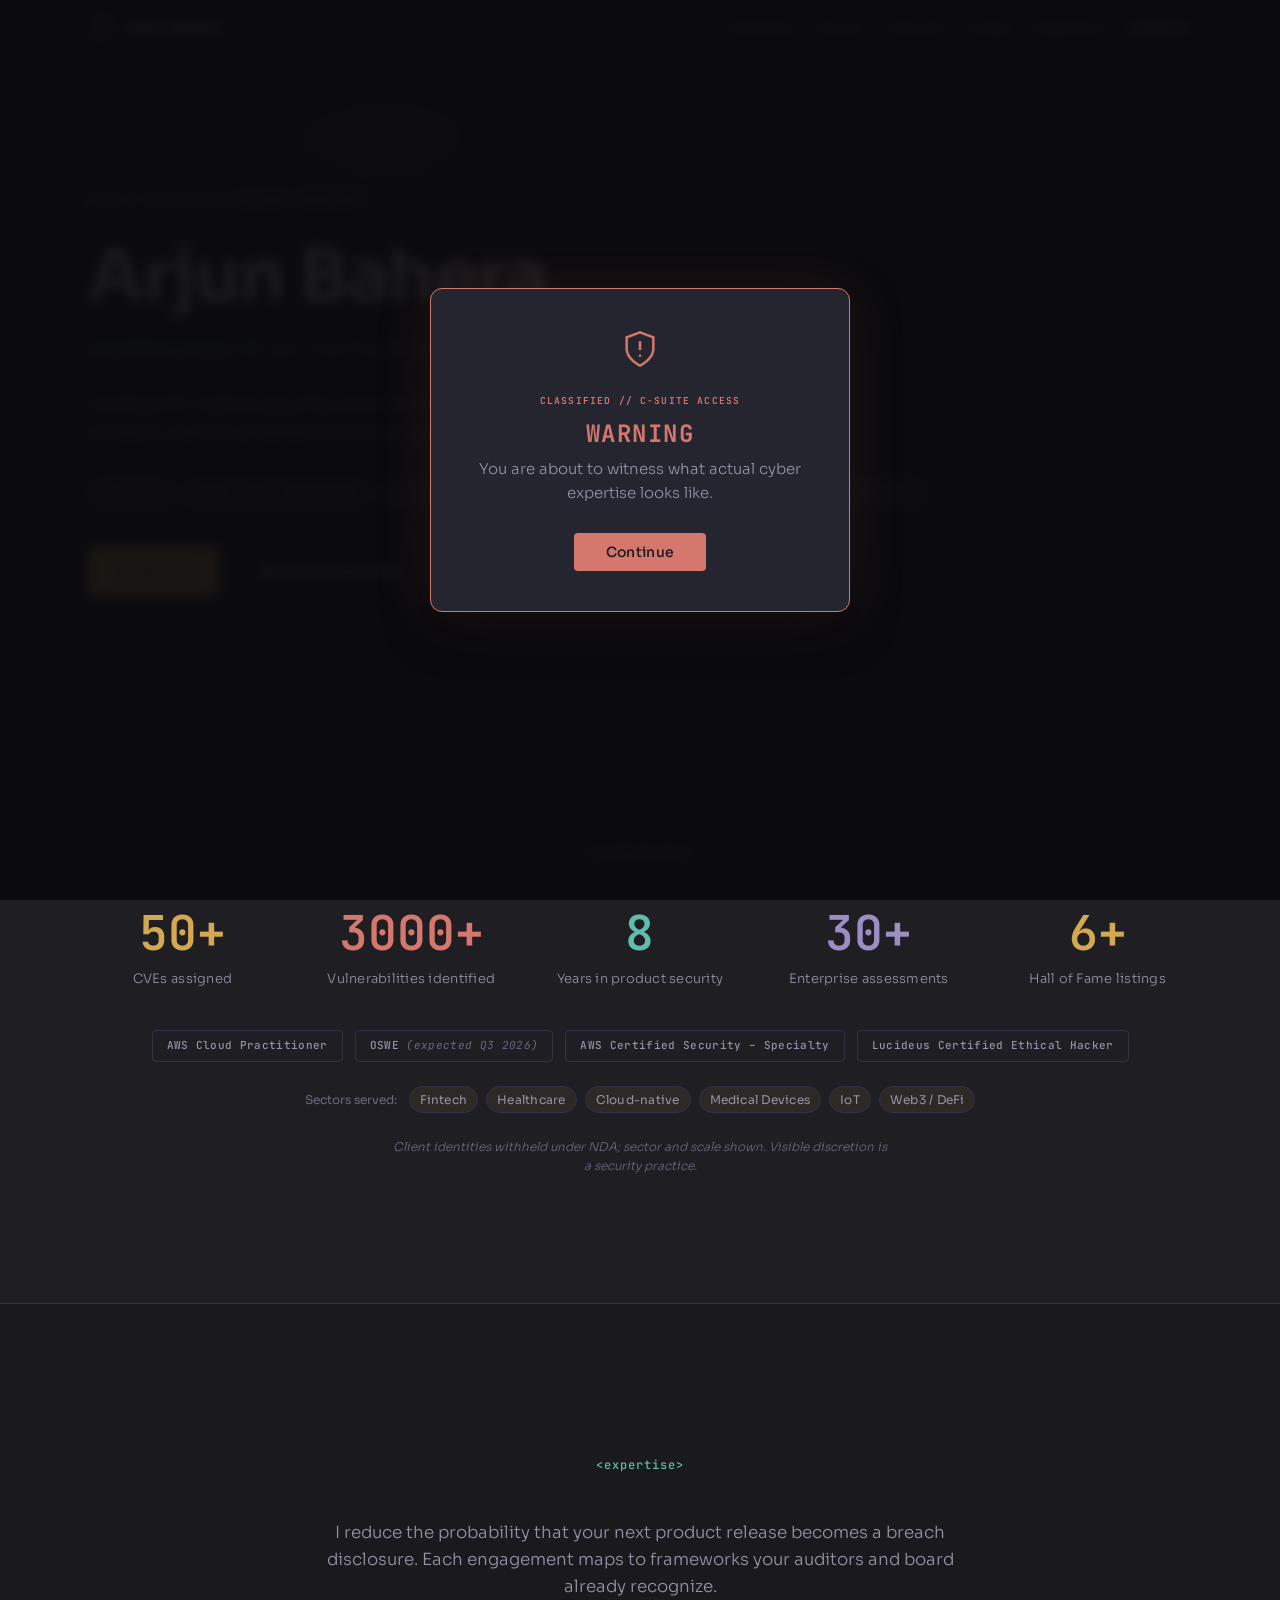
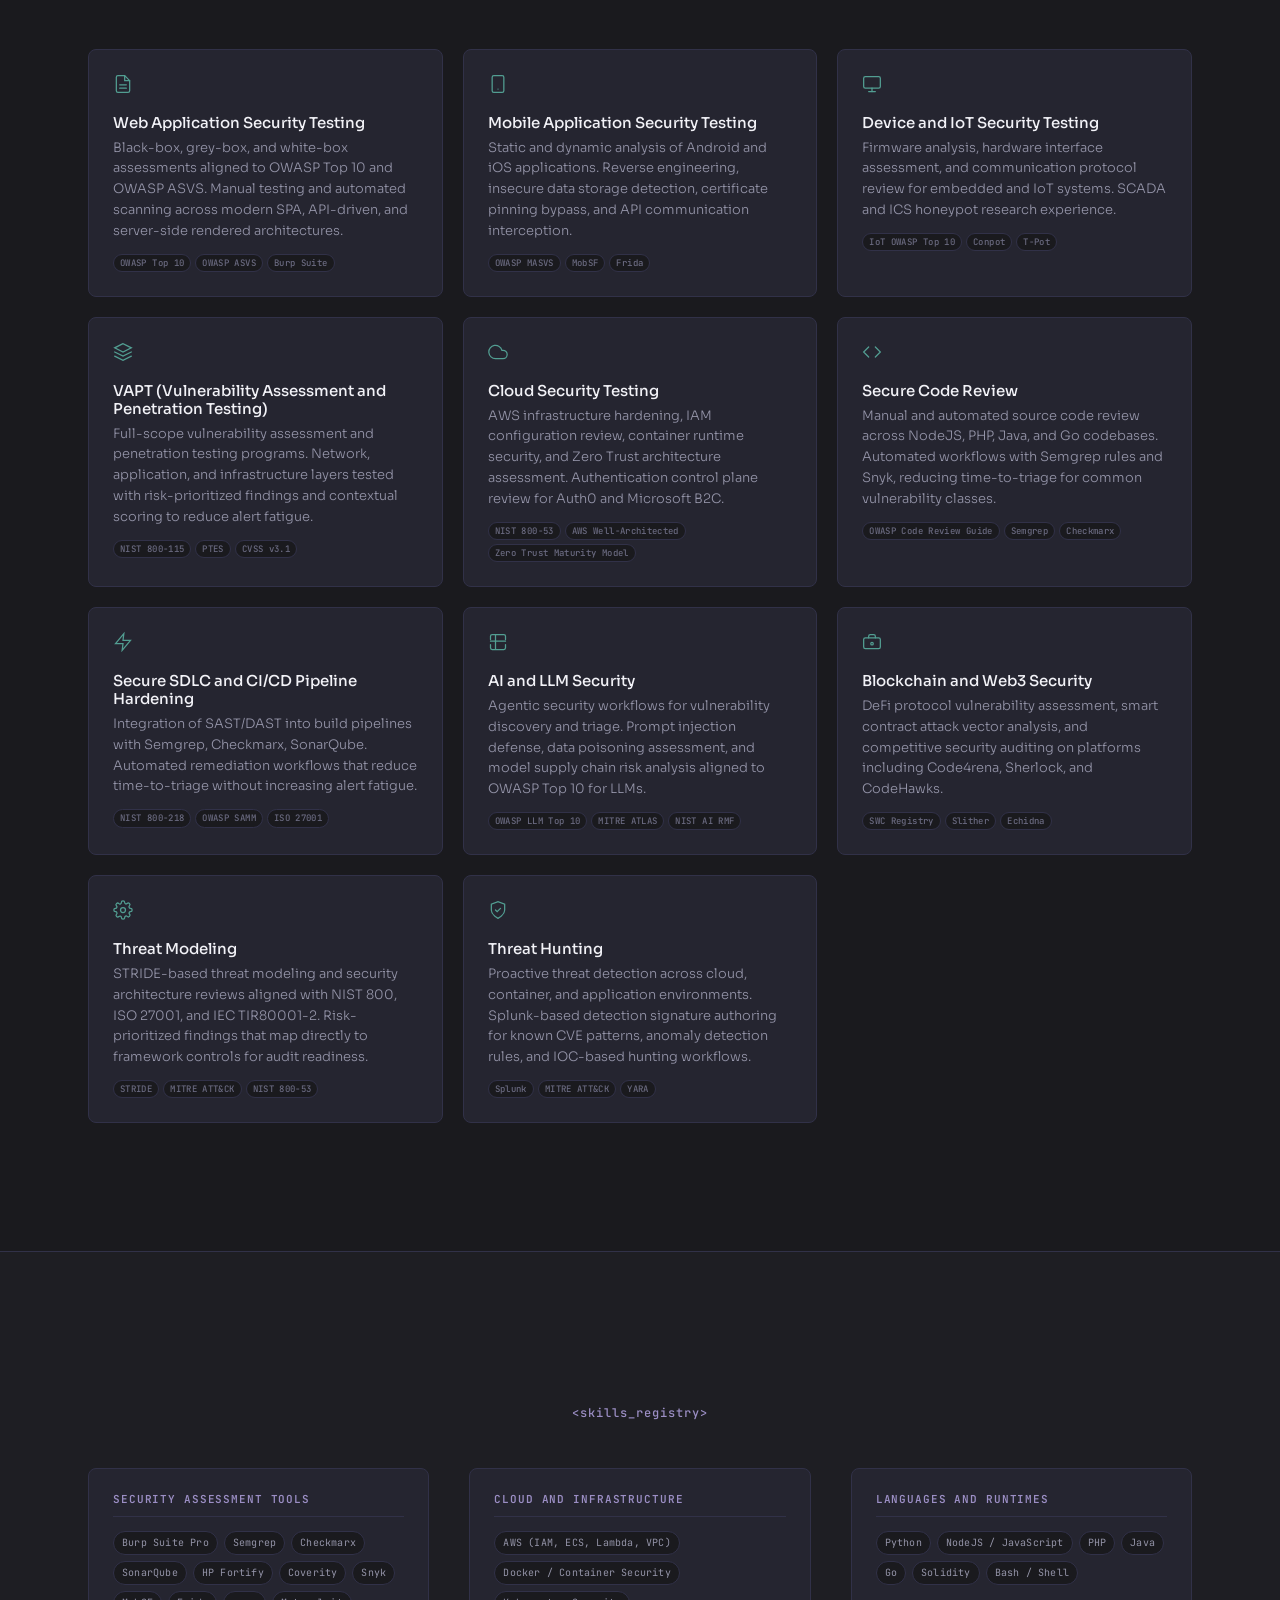
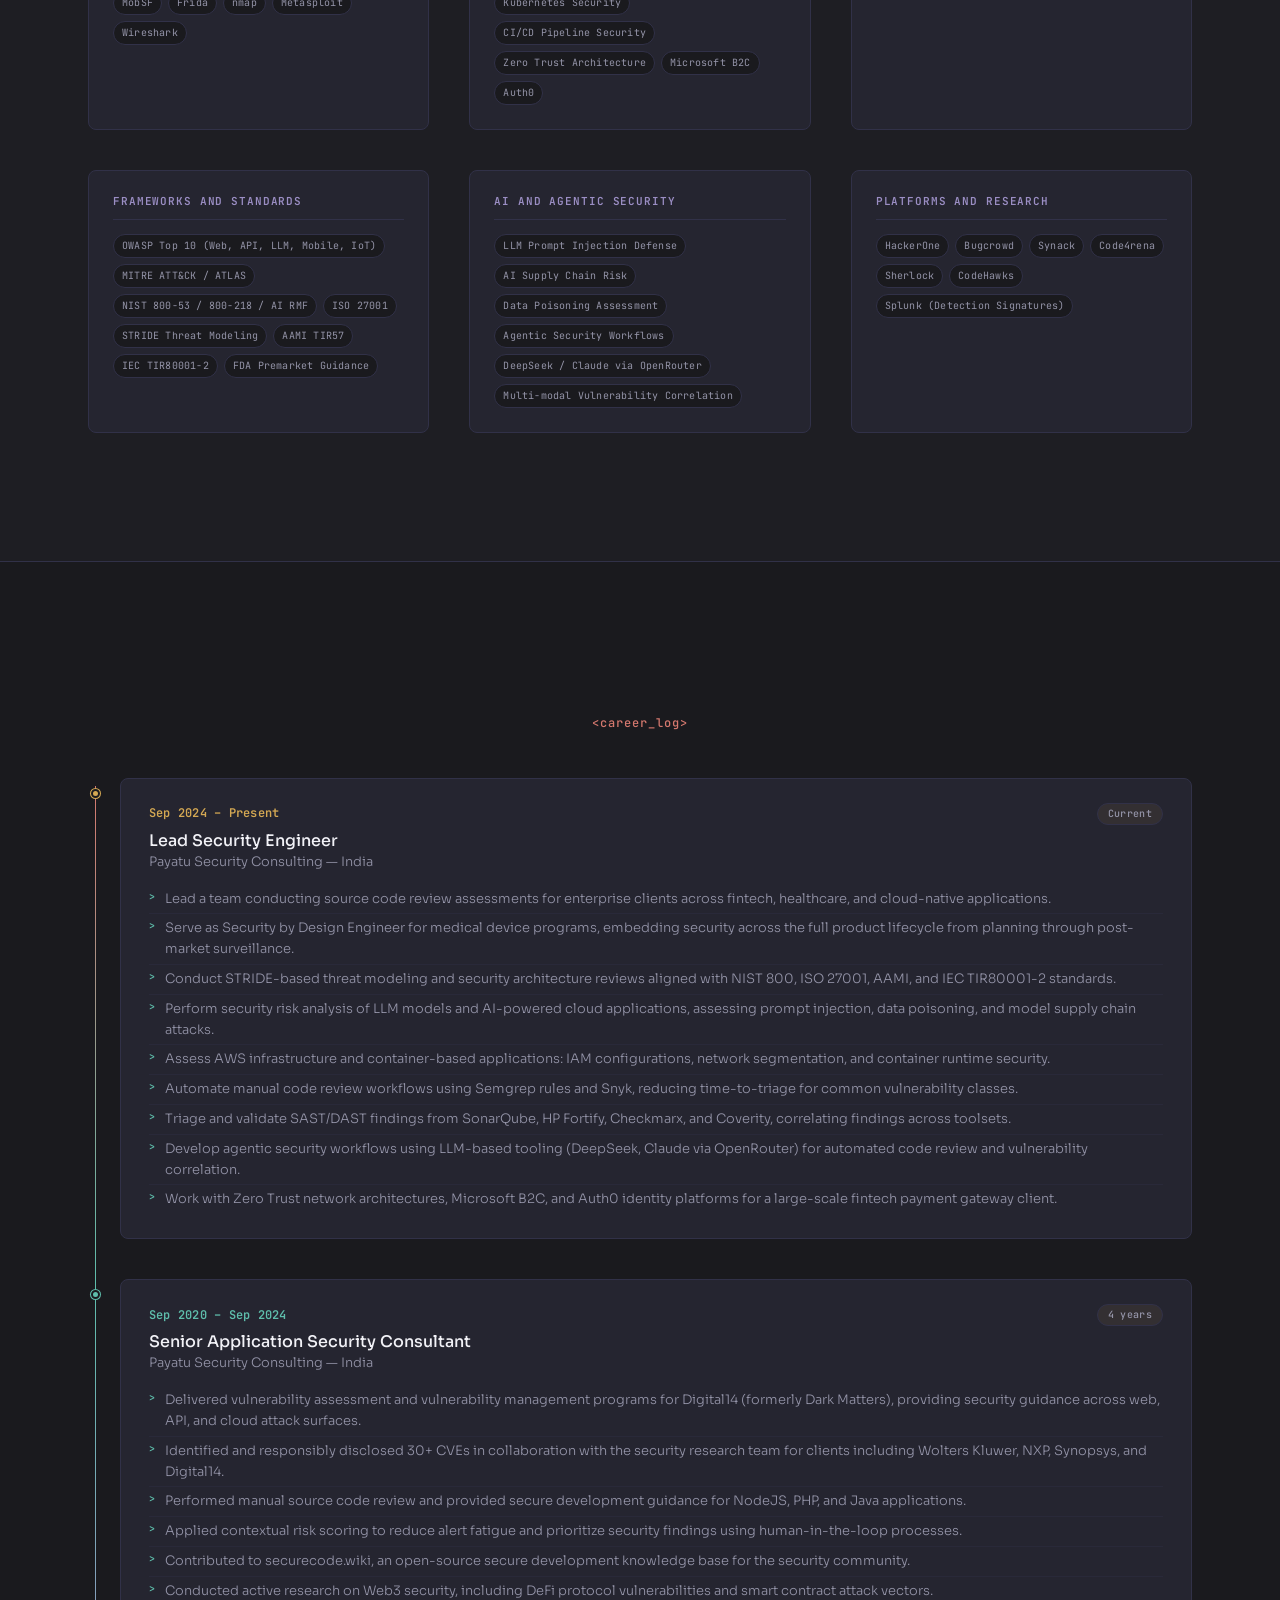
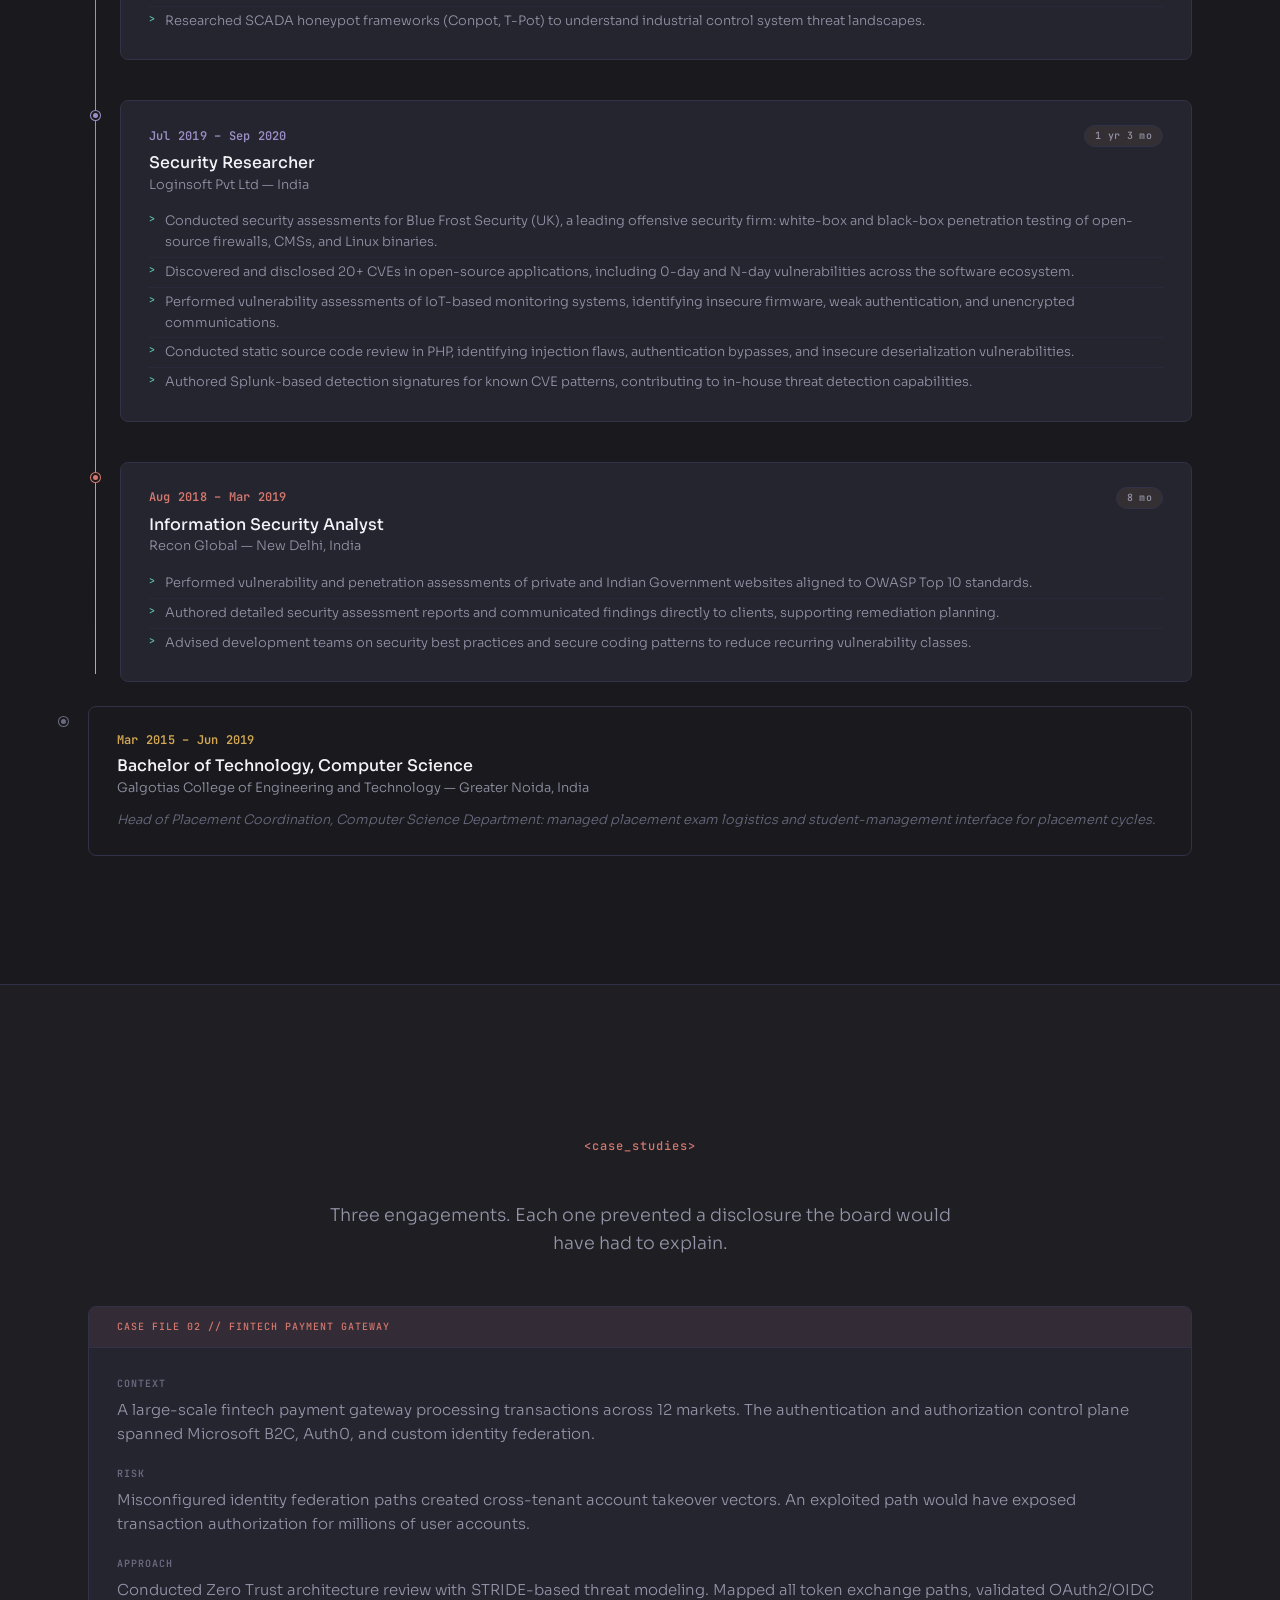
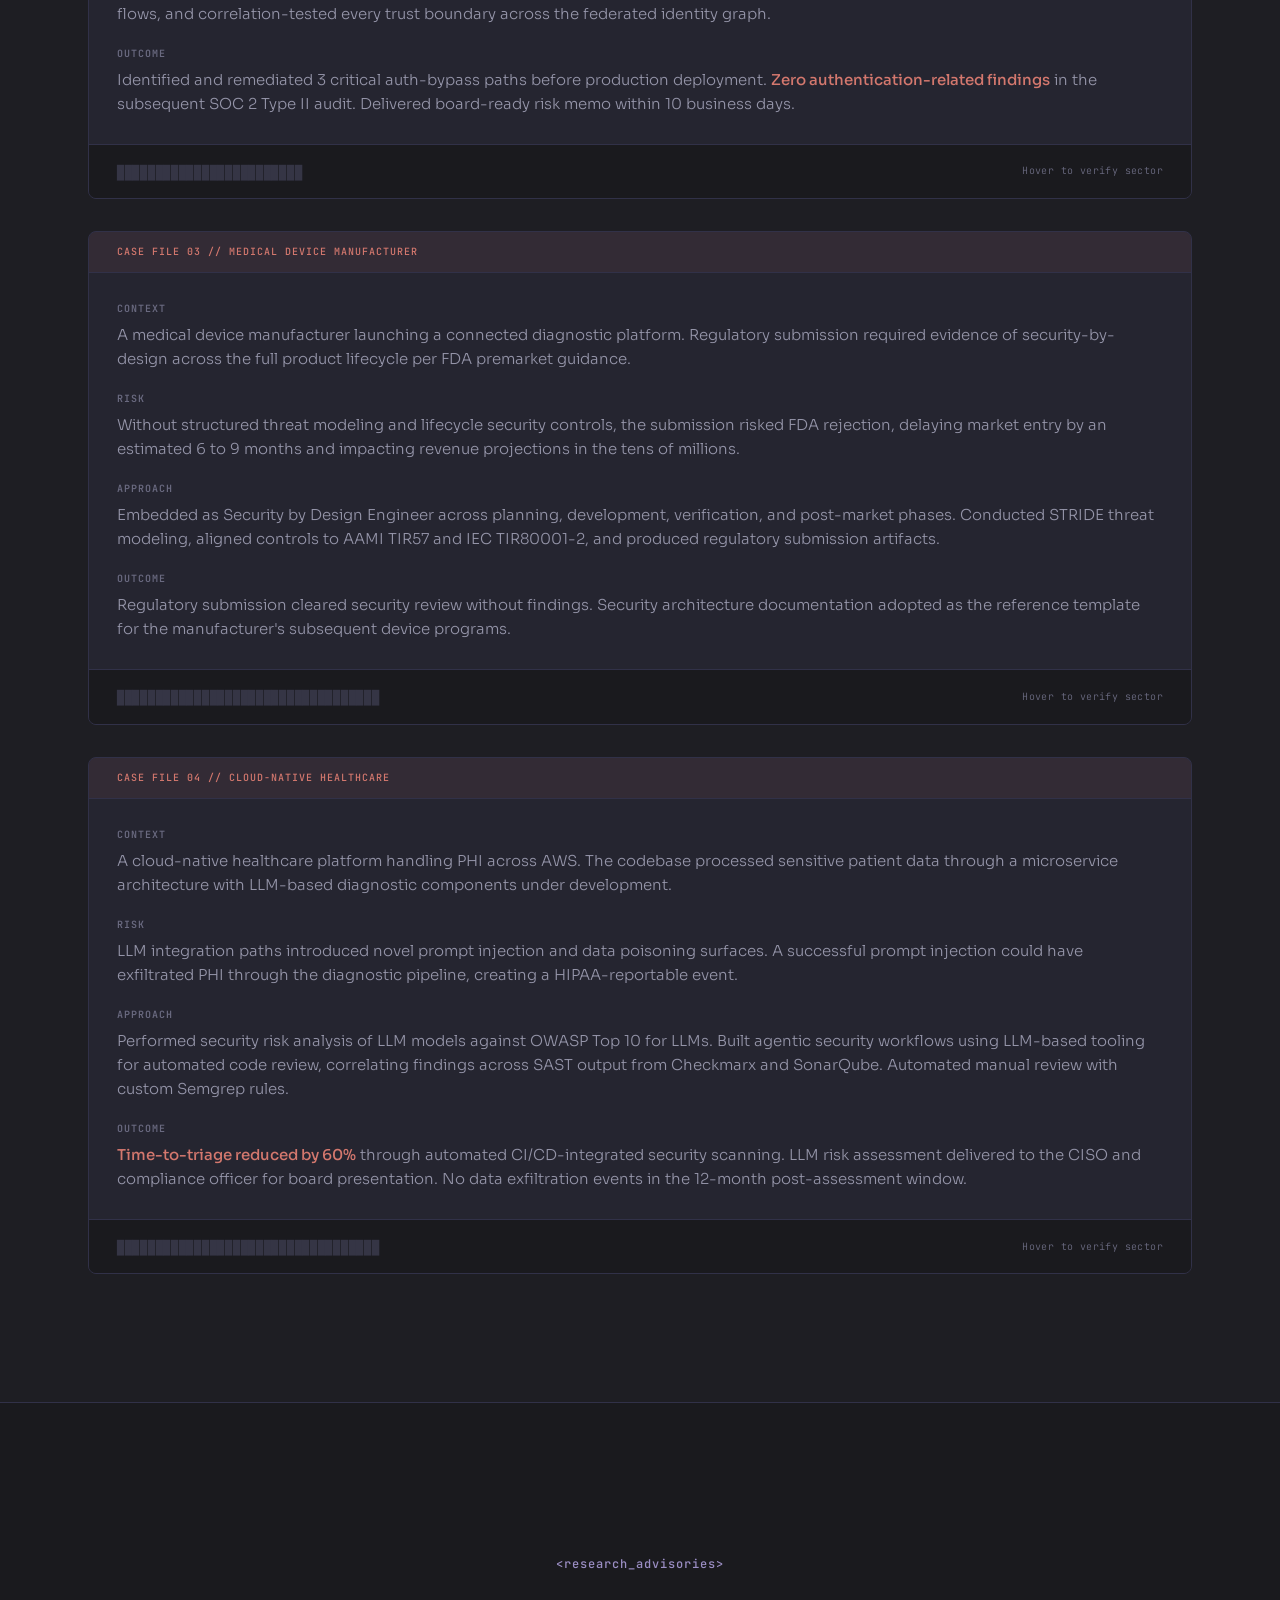
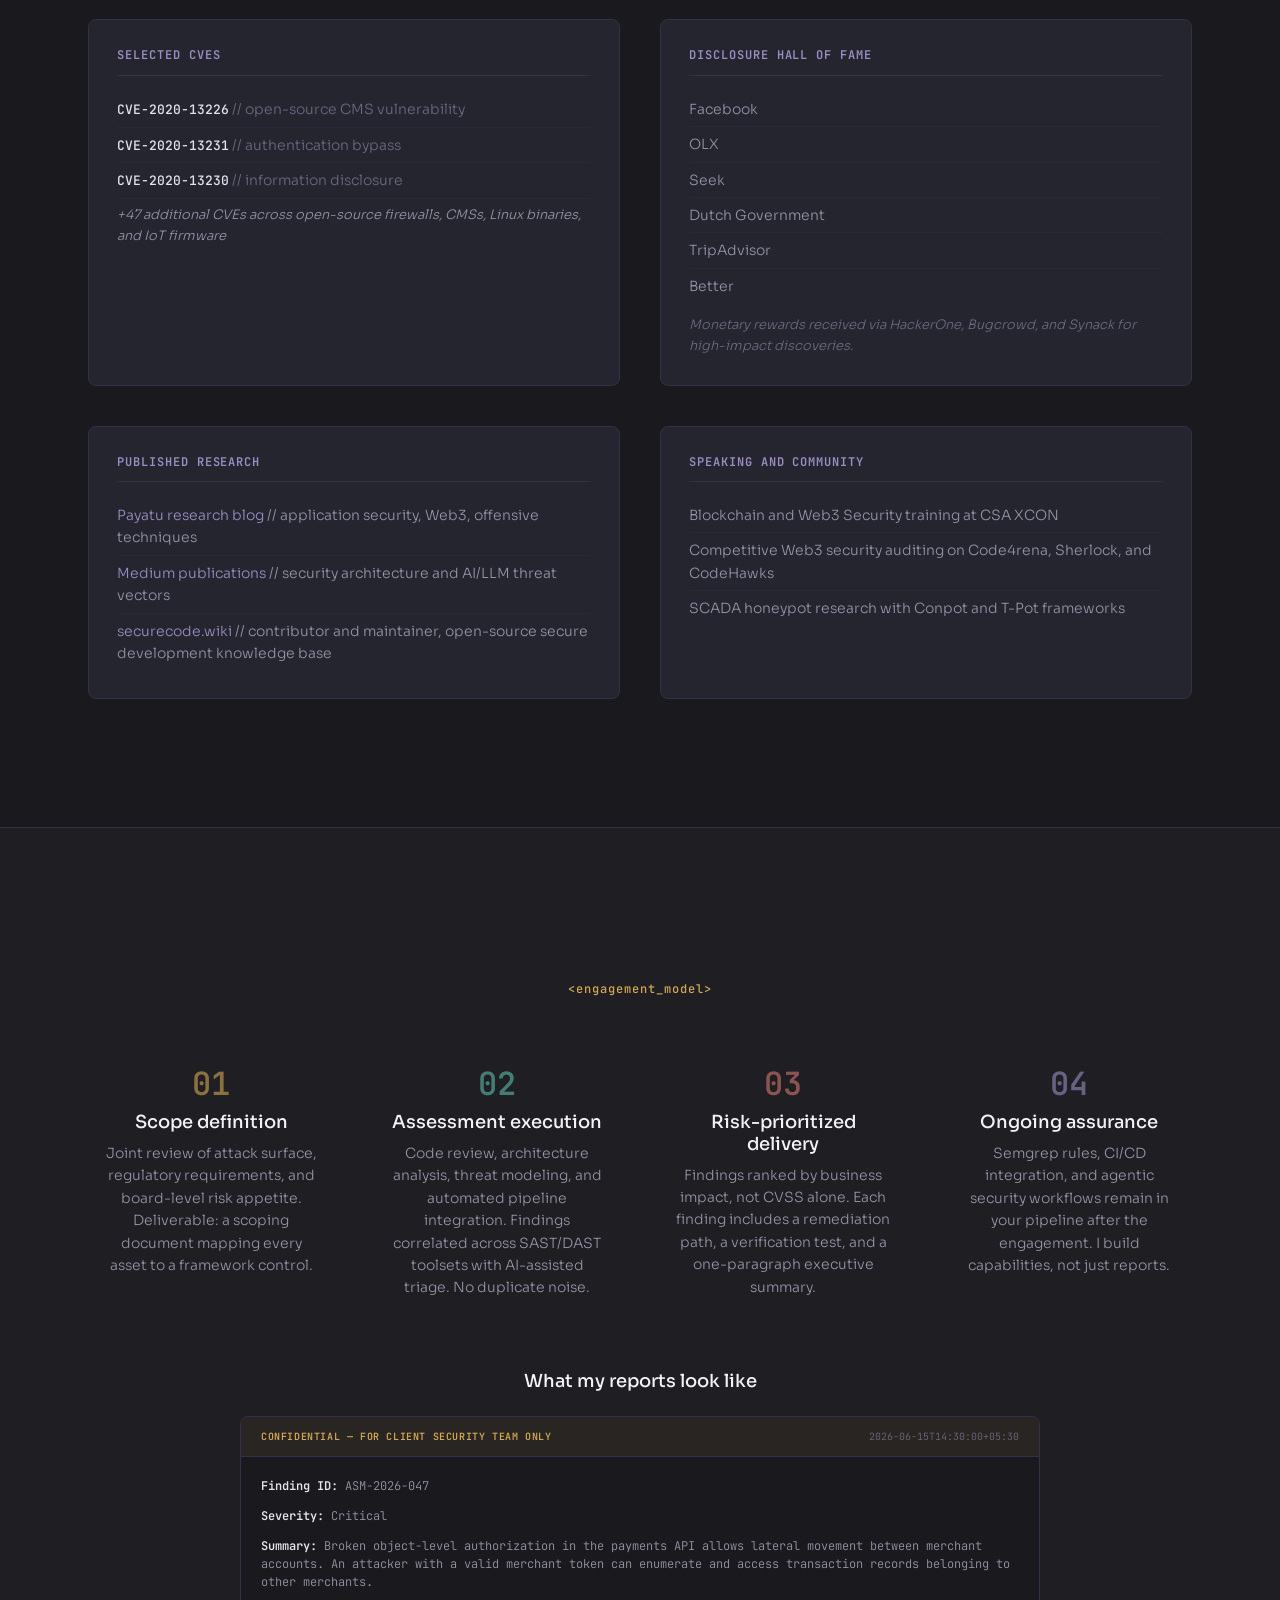
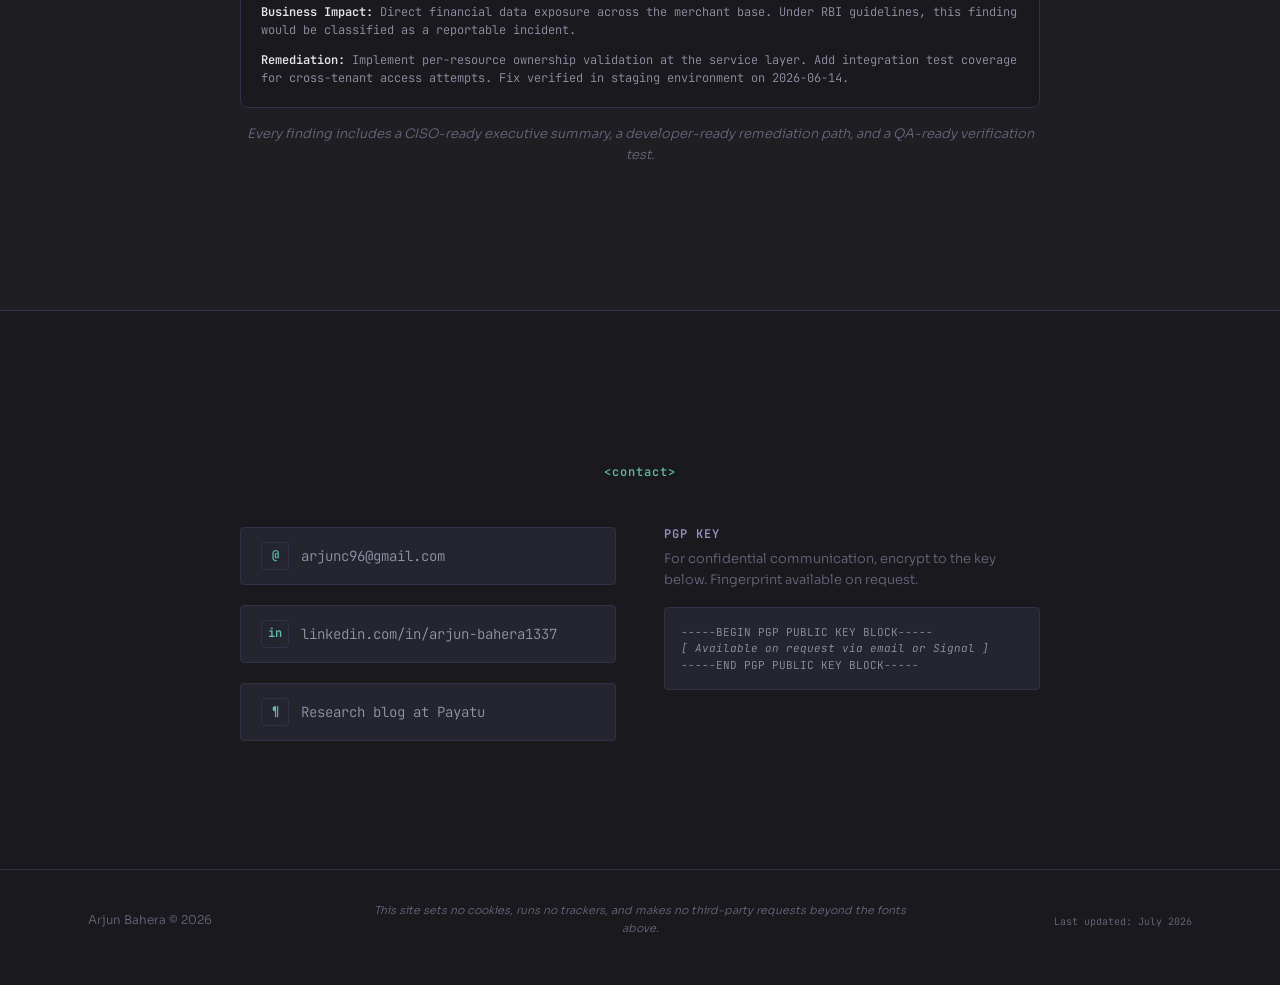
==== index.html @ 3143f10f "Initial commit: Arjun Bahera — CISO-grade personal website" ====
<!DOCTYPE html>
<html lang="en">
<head>
  <meta charset="UTF-8">
  <meta name="viewport" content="width=device-width, initial-scale=1.0">
  <meta name="description" content="Arjun Bahera — Senior Product Security Engineer. AI-driven security, LLM supply chain defense, and enterprise security engineering.">
  <meta name="author" content="Arjun Bahera">

  <title>Arjun Bahera — Product Security Engineer</title>

  <link rel="preconnect" href="https://fonts.googleapis.com">
  <link rel="preconnect" href="https://fonts.gstatic.com" crossorigin>
  <link href="https://fonts.googleapis.com/css2?family=JetBrains+Mono:ital,wght@0,400;0,500;0,600;1,400&family=Sora:wght@300;400;500;600;700&display=swap" rel="stylesheet" crossorigin="anonymous">

  <link rel="stylesheet" href="styles.css">

  <link rel="icon" href="data:image/svg+xml,<svg xmlns='http://www.w3.org/2000/svg' viewBox='0 0 32 32'><rect width='32' height='32' rx='4' fill='%231A1A1E'/><path d='M16 3L6 8v7c0 7.5 4.5 12 10 14 5.5-2 10-6.5 10-14V8L16 3z' fill='none' stroke='%23D4A853' stroke-width='1.8' stroke-linejoin='round'/><rect x='10' y='9' width='12' height='2' rx='1' fill='%23D4786E'/><circle cx='11' cy='17' r='1.2' fill='%235EBDAB'/><circle cx='16' cy='17' r='1.2' fill='%23D4A853'/><circle cx='21' cy='17' r='1.2' fill='%239B8EC4'/></svg>">
</head>
<body>

  <!-- Skip link -->
  <a href="#main-content" class="skip-link">Skip to main content</a>

  <!-- Navigation -->
  <header class="site-header" role="banner">
    <nav class="nav" aria-label="Main navigation">
      <a href="#" class="nav-logo" aria-label="Arjun Bahera, home">
        <svg class="nav-logo-svg" width="28" height="28" viewBox="0 0 32 32" aria-hidden="true">
          <rect width="32" height="32" rx="4" fill="#1A1A1E"/>
          <path d="M16 3L6 8v7c0 7.5 4.5 12 10 14 5.5-2 10-6.5 10-14V8L16 3z" fill="none" stroke="#D4A853" stroke-width="1.8" stroke-linejoin="round"/>
          <rect x="11" y="9" width="10" height="1.5" rx="0.75" fill="#D4786E"/>
          <circle cx="11" cy="16" r="1" fill="#5EBDAB"/>
          <circle cx="16" cy="16" r="1" fill="#D4A853"/>
          <circle cx="21" cy="16" r="1" fill="#9B8EC4"/>
        </svg>
        <span class="nav-name">Arjun Bahera</span>
      </a>
      <ul class="nav-links">
        <li><a href="#what-i-do">Expertise</a></li>
        <li><a href="#skills">Skills</a></li>
        <li><a href="#timeline">Timeline</a></li>
        <li><a href="#case-studies">Cases</a></li>
        <li><a href="#research">Research</a></li>
        <li><a href="#contact">Contact</a></li>
      </ul>
    </nav>
  </header>

  <main id="main-content">

    <!-- ==============================
    SECTION 1: HERO
    ============================== -->
    <section class="hero" aria-labelledby="hero-heading">
      <div class="hero-bg-grid" aria-hidden="true"></div>
      <div class="section-inner">

        <div class="hero-overline">
          <span class="timeline-dot pulse" aria-hidden="true"></span>
          <span class="overline-text">CASE FILE 01 // PRODUCT SECURITY</span>
        </div>

        <h1 id="hero-heading" class="hero-name">Arjun Bahera</h1>

        <div class="hero-terminal" aria-live="polite" aria-atomic="true">
          <span class="terminal-prompt" aria-hidden="true">arjun@security:~$ </span>
          <span id="terminal-output" class="terminal-output"></span>
          <span class="terminal-cursor" aria-hidden="true">&#9608;</span>
        </div>

        <p class="hero-sub">
          I embed AI-native security controls into the systems that ship your product, before attackers find the gaps.
        </p>

        <div class="hero-credentials">
          <span class="cred-chip">50+ CVEs</span>
          <span class="cred-chip">3000+ vulns identified</span>
          <span class="cred-chip">30+ enterprise assessments</span>
          <span class="cred-chip">OSWE (Q3 2026)</span>
          <span class="cred-chip">AWS Security Specialty</span>
        </div>

        <div class="hero-actions">
          <a href="#contact" class="btn-primary">Contact me</a>
          <a href="#case-studies" class="btn-secondary">Review case studies</a>
        </div>

      </div>
    </section>


    <!-- ==============================
    SECTION 2: CREDIBILITY BAR
    ============================== -->
    <section class="credibility" aria-labelledby="cred-heading">
      <div class="section-inner">

        <h2 id="cred-heading" class="section-eyebrow">
          <span class="eyebrow-tag">&lt;credentials&gt;</span>
        </h2>

        <div class="cred-grid">
          <div class="cred-stat">
            <span class="cred-number" data-count="50" data-suffix="+">0</span>
            <span class="cred-label">CVEs assigned</span>
          </div>
          <div class="cred-stat">
            <span class="cred-number" data-count="3000" data-suffix="+">0</span>
            <span class="cred-label">Vulnerabilities identified</span>
          </div>
          <div class="cred-stat">
            <span class="cred-number" data-count="8">0</span>
            <span class="cred-label">Years in product security</span>
          </div>
          <div class="cred-stat">
            <span class="cred-number" data-count="30" data-suffix="+">0</span>
            <span class="cred-label">Enterprise assessments</span>
          </div>
          <div class="cred-stat">
            <span class="cred-number" data-count="6" data-suffix="+">0</span>
            <span class="cred-label">Hall of Fame listings</span>
          </div>
        </div>

        <div class="cred-certs">
          <span class="cert-badge">AWS Cloud Practitioner</span>
          <span class="cert-badge">OSWE <span class="cert-note">(expected Q3 2026)</span></span>
          <span class="cert-badge">AWS Certified Security – Specialty</span>
          <span class="cert-badge">Lucideus Certified Ethical Hacker</span>
        </div>

        <div class="cred-sectors">
          <span class="sector-label">Sectors served:</span>
          <span class="sector-chip">Fintech</span>
          <span class="sector-chip">Healthcare</span>
          <span class="sector-chip">Cloud-native</span>
          <span class="sector-chip">Medical Devices</span>
          <span class="sector-chip">IoT</span>
          <span class="sector-chip">Web3 / DeFi</span>
        </div>

        <p class="cred-nda">Client identities withheld under NDA; sector and scale shown. Visible discretion is a security practice.</p>

      </div>
    </section>


    <!-- ==============================
    SECTION 3: WHAT I DO
    ============================== -->
    <section class="services" id="what-i-do" aria-labelledby="services-heading">
      <div class="section-inner">

        <h2 id="services-heading" class="section-eyebrow">
          <span class="eyebrow-tag">&lt;expertise&gt;</span>
        </h2>

        <p class="services-intro">
          I reduce the probability that your next product release becomes a breach disclosure. Each engagement maps to frameworks your auditors and board already recognize.
        </p>

        <div class="services-grid">

          <article class="service-card" tabindex="0">
            <div class="service-icon" aria-hidden="true">
              <svg width="20" height="20" viewBox="0 0 24 24" fill="none" stroke="currentColor" stroke-width="1.5" stroke-linecap="round"><path d="M14 2H6a2 2 0 0 0-2 2v16a2 2 0 0 0 2 2h12a2 2 0 0 0 2-2V8z"/><polyline points="14 2 14 8 20 8"/><line x1="16" y1="13" x2="8" y2="13"/><line x1="16" y1="17" x2="8" y2="17"/></svg>
            </div>
            <h3>Web Application Security Testing</h3>
            <p>Black-box, grey-box, and white-box assessments aligned to OWASP Top 10 and OWASP ASVS. Manual testing and automated scanning across modern SPA, API-driven, and server-side rendered architectures.</p>
            <div class="service-frameworks">
              <span>OWASP Top 10</span>
              <span>OWASP ASVS</span>
              <span>Burp Suite</span>
            </div>
          </article>

          <article class="service-card" tabindex="0">
            <div class="service-icon" aria-hidden="true">
              <svg width="20" height="20" viewBox="0 0 24 24" fill="none" stroke="currentColor" stroke-width="1.5" stroke-linecap="round"><rect x="5" y="2" width="14" height="20" rx="2"/><line x1="12" y1="18" x2="12.01" y2="18"/></svg>
            </div>
            <h3>Mobile Application Security Testing</h3>
            <p>Static and dynamic analysis of Android and iOS applications. Reverse engineering, insecure data storage detection, certificate pinning bypass, and API communication interception.</p>
            <div class="service-frameworks">
              <span>OWASP MASVS</span>
              <span>MobSF</span>
              <span>Frida</span>
            </div>
          </article>

          <article class="service-card" tabindex="0">
            <div class="service-icon" aria-hidden="true">
              <svg width="20" height="20" viewBox="0 0 24 24" fill="none" stroke="currentColor" stroke-width="1.5" stroke-linecap="round"><rect x="2" y="3" width="20" height="14" rx="2"/><line x1="8" y1="21" x2="16" y2="21"/><line x1="12" y1="17" x2="12" y2="21"/></svg>
            </div>
            <h3>Device and IoT Security Testing</h3>
            <p>Firmware analysis, hardware interface assessment, and communication protocol review for embedded and IoT systems. SCADA and ICS honeypot research experience.</p>
            <div class="service-frameworks">
              <span>IoT OWASP Top 10</span>
              <span>Conpot</span>
              <span>T-Pot</span>
            </div>
          </article>

          <article class="service-card" tabindex="0">
            <div class="service-icon" aria-hidden="true">
              <svg width="20" height="20" viewBox="0 0 24 24" fill="none" stroke="currentColor" stroke-width="1.5" stroke-linecap="round"><path d="M12 2L2 7l10 5 10-5-10-5z"/><path d="M2 17l10 5 10-5"/><path d="M2 12l10 5 10-5"/></svg>
            </div>
            <h3>VAPT (Vulnerability Assessment and Penetration Testing)</h3>
            <p>Full-scope vulnerability assessment and penetration testing programs. Network, application, and infrastructure layers tested with risk-prioritized findings and contextual scoring to reduce alert fatigue.</p>
            <div class="service-frameworks">
              <span>NIST 800-115</span>
              <span>PTES</span>
              <span>CVSS v3.1</span>
            </div>
          </article>

          <article class="service-card" tabindex="0">
            <div class="service-icon" aria-hidden="true">
              <svg width="20" height="20" viewBox="0 0 24 24" fill="none" stroke="currentColor" stroke-width="1.5" stroke-linecap="round"><path d="M18 10h-1.26A8 8 0 1 0 9 20h9a5 5 0 0 0 0-10z"/></svg>
            </div>
            <h3>Cloud Security Testing</h3>
            <p>AWS infrastructure hardening, IAM configuration review, container runtime security, and Zero Trust architecture assessment. Authentication control plane review for Auth0 and Microsoft B2C.</p>
            <div class="service-frameworks">
              <span>NIST 800-53</span>
              <span>AWS Well-Architected</span>
              <span>Zero Trust Maturity Model</span>
            </div>
          </article>

          <article class="service-card" tabindex="0">
            <div class="service-icon" aria-hidden="true">
              <svg width="20" height="20" viewBox="0 0 24 24" fill="none" stroke="currentColor" stroke-width="1.5" stroke-linecap="round"><polyline points="16 18 22 12 16 6"/><polyline points="8 6 2 12 8 18"/></svg>
            </div>
            <h3>Secure Code Review</h3>
            <p>Manual and automated source code review across NodeJS, PHP, Java, and Go codebases. Automated workflows with Semgrep rules and Snyk, reducing time-to-triage for common vulnerability classes.</p>
            <div class="service-frameworks">
              <span>OWASP Code Review Guide</span>
              <span>Semgrep</span>
              <span>Checkmarx</span>
            </div>
          </article>

          <article class="service-card" tabindex="0">
            <div class="service-icon" aria-hidden="true">
              <svg width="20" height="20" viewBox="0 0 24 24" fill="none" stroke="currentColor" stroke-width="1.5" stroke-linecap="round"><path d="M13 2L3 14h9l-1 8 10-12h-9l1-8z"/></svg>
            </div>
            <h3>Secure SDLC and CI/CD Pipeline Hardening</h3>
            <p>Integration of SAST/DAST into build pipelines with Semgrep, Checkmarx, SonarQube. Automated remediation workflows that reduce time-to-triage without increasing alert fatigue.</p>
            <div class="service-frameworks">
              <span>NIST 800-218</span>
              <span>OWASP SAMM</span>
              <span>ISO 27001</span>
            </div>
          </article>

          <article class="service-card" tabindex="0">
            <div class="service-icon" aria-hidden="true">
              <svg width="20" height="20" viewBox="0 0 24 24" fill="none" stroke="currentColor" stroke-width="1.5" stroke-linecap="round"><path d="M9 3H5a2 2 0 0 0-2 2v4m6-6h10a2 2 0 0 1 2 2v4M9 3v18m0 0h10a2 2 0 0 0 2-2v-4M9 21H5a2 2 0 0 1-2-2v-4m0-4h18"/></svg>
            </div>
            <h3>AI and LLM Security</h3>
            <p>Agentic security workflows for vulnerability discovery and triage. Prompt injection defense, data poisoning assessment, and model supply chain risk analysis aligned to OWASP Top 10 for LLMs.</p>
            <div class="service-frameworks">
              <span>OWASP LLM Top 10</span>
              <span>MITRE ATLAS</span>
              <span>NIST AI RMF</span>
            </div>
          </article>

          <article class="service-card" tabindex="0">
            <div class="service-icon" aria-hidden="true">
              <svg width="20" height="20" viewBox="0 0 24 24" fill="none" stroke="currentColor" stroke-width="1.5" stroke-linecap="round"><rect x="2" y="7" width="20" height="13" rx="2"/><path d="M16 7V5a2 2 0 0 0-2-2h-4a2 2 0 0 0-2 2v2"/><circle cx="12" cy="14" r="1.5"/></svg>
            </div>
            <h3>Blockchain and Web3 Security</h3>
            <p>DeFi protocol vulnerability assessment, smart contract attack vector analysis, and competitive security auditing on platforms including Code4rena, Sherlock, and CodeHawks.</p>
            <div class="service-frameworks">
              <span>SWC Registry</span>
              <span>Slither</span>
              <span>Echidna</span>
            </div>
          </article>

          <article class="service-card" tabindex="0">
            <div class="service-icon" aria-hidden="true">
              <svg width="20" height="20" viewBox="0 0 24 24" fill="none" stroke="currentColor" stroke-width="1.5" stroke-linecap="round"><circle cx="12" cy="12" r="3"/><path d="M19.4 15a1.65 1.65 0 0 0 .33 1.82l.06.06a2 2 0 0 1-2.83 2.83l-.06-.06a1.65 1.65 0 0 0-1.82-.33 1.65 1.65 0 0 0-1 1.51V21a2 2 0 0 1-4 0v-.09A1.65 1.65 0 0 0 9 19.4a1.65 1.65 0 0 0-1.82.33l-.06.06a2 2 0 0 1-2.83-2.83l.06-.06A1.65 1.65 0 0 0 4.68 15a1.65 1.65 0 0 0-1.51-1H3a2 2 0 0 1 0-4h.09A1.65 1.65 0 0 0 4.6 9a1.65 1.65 0 0 0-.33-1.82l-.06-.06a2 2 0 0 1 2.83-2.83l.06.06A1.65 1.65 0 0 0 9 4.68a1.65 1.65 0 0 0 1-1.51V3a2 2 0 0 1 4 0v.09a1.65 1.65 0 0 0 1 1.51 1.65 1.65 0 0 0 1.82-.33l.06-.06a2 2 0 0 1 2.83 2.83l-.06.06A1.65 1.65 0 0 0 19.4 9a1.65 1.65 0 0 0 1.51 1H21a2 2 0 0 1 0 4h-.09a1.65 1.65 0 0 0-1.51 1z"/></svg>
            </div>
            <h3>Threat Modeling</h3>
            <p>STRIDE-based threat modeling and security architecture reviews aligned with NIST 800, ISO 27001, and IEC TIR80001-2. Risk-prioritized findings that map directly to framework controls for audit readiness.</p>
            <div class="service-frameworks">
              <span>STRIDE</span>
              <span>MITRE ATT&amp;CK</span>
              <span>NIST 800-53</span>
            </div>
          </article>

          <article class="service-card" tabindex="0">
            <div class="service-icon" aria-hidden="true">
              <svg width="20" height="20" viewBox="0 0 24 24" fill="none" stroke="currentColor" stroke-width="1.5" stroke-linecap="round"><path d="M12 22s8-4 8-10V5l-8-3-8 3v7c0 6 8 10 8 10z"/><path d="M9 12l2 2 4-4"/></svg>
            </div>
            <h3>Threat Hunting</h3>
            <p>Proactive threat detection across cloud, container, and application environments. Splunk-based detection signature authoring for known CVE patterns, anomaly detection rules, and IOC-based hunting workflows.</p>
            <div class="service-frameworks">
              <span>Splunk</span>
              <span>MITRE ATT&amp;CK</span>
              <span>YARA</span>
            </div>
          </article>

        </div>

      </div>
    </section>


    <!-- ==============================
    SECTION 4: SKILLS
    ============================== -->
    <section class="skills" id="skills" aria-labelledby="skills-heading">
      <div class="section-inner">

        <h2 id="skills-heading" class="section-eyebrow">
          <span class="eyebrow-tag">&lt;skills_registry&gt;</span>
        </h2>

        <div class="skills-grid">

          <div class="skills-block">
            <h3>Security Assessment Tools</h3>
            <ul class="skill-tags">
              <li>Burp Suite Pro</li>
              <li>Semgrep</li>
              <li>Checkmarx</li>
              <li>SonarQube</li>
              <li>HP Fortify</li>
              <li>Coverity</li>
              <li>Snyk</li>
              <li>MobSF</li>
              <li>Frida</li>
              <li>nmap</li>
              <li>Metasploit</li>
              <li>Wireshark</li>
            </ul>
          </div>

          <div class="skills-block">
            <h3>Cloud and Infrastructure</h3>
            <ul class="skill-tags">
              <li>AWS (IAM, ECS, Lambda, VPC)</li>
              <li>Docker / Container Security</li>
              <li>Kubernetes Security</li>
              <li>CI/CD Pipeline Security</li>
              <li>Zero Trust Architecture</li>
              <li>Microsoft B2C</li>
              <li>Auth0</li>
            </ul>
          </div>

          <div class="skills-block">
            <h3>Languages and Runtimes</h3>
            <ul class="skill-tags">
              <li>Python</li>
              <li>NodeJS / JavaScript</li>
              <li>PHP</li>
              <li>Java</li>
              <li>Go</li>
              <li>Solidity</li>
              <li>Bash / Shell</li>
            </ul>
          </div>

          <div class="skills-block">
            <h3>Frameworks and Standards</h3>
            <ul class="skill-tags">
              <li>OWASP Top 10 (Web, API, LLM, Mobile, IoT)</li>
              <li>MITRE ATT&CK / ATLAS</li>
              <li>NIST 800-53 / 800-218 / AI RMF</li>
              <li>ISO 27001</li>
              <li>STRIDE Threat Modeling</li>
              <li>AAMI TIR57</li>
              <li>IEC TIR80001-2</li>
              <li>FDA Premarket Guidance</li>
            </ul>
          </div>

          <div class="skills-block">
            <h3>AI and Agentic Security</h3>
            <ul class="skill-tags">
              <li>LLM Prompt Injection Defense</li>
              <li>AI Supply Chain Risk</li>
              <li>Data Poisoning Assessment</li>
              <li>Agentic Security Workflows</li>
              <li>DeepSeek / Claude via OpenRouter</li>
              <li>Multi-modal Vulnerability Correlation</li>
            </ul>
          </div>

          <div class="skills-block">
            <h3>Platforms and Research</h3>
            <ul class="skill-tags">
              <li>HackerOne</li>
              <li>Bugcrowd</li>
              <li>Synack</li>
              <li>Code4rena</li>
              <li>Sherlock</li>
              <li>CodeHawks</li>
              <li>Splunk (Detection Signatures)</li>
            </ul>
          </div>

        </div>

      </div>
    </section>


    <!-- ==============================
    SECTION 5: CAREER TIMELINE
    ============================== -->
    <section class="timeline" id="timeline" aria-labelledby="timeline-heading">
      <div class="section-inner">

        <h2 id="timeline-heading" class="section-eyebrow">
          <span class="eyebrow-tag">&lt;career_log&gt;</span>
        </h2>

        <div class="timeline-track">

          <!-- Timeline item 1 -->
          <div class="tl-item">
            <div class="tl-marker" aria-hidden="true">
              <span class="tl-dot"></span>
            </div>
            <div class="tl-card">
              <div class="tl-card-header">
                <span class="tl-period">Sep 2024 – Present</span>
                <span class="tl-tenure">Current</span>
              </div>
              <h3>Lead Security Engineer</h3>
              <p class="tl-company">Payatu Security Consulting — India</p>
              <ul class="tl-details">
                <li>Lead a team conducting source code review assessments for enterprise clients across fintech, healthcare, and cloud-native applications.</li>
                <li>Serve as Security by Design Engineer for medical device programs, embedding security across the full product lifecycle from planning through post-market surveillance.</li>
                <li>Conduct STRIDE-based threat modeling and security architecture reviews aligned with NIST 800, ISO 27001, AAMI, and IEC TIR80001-2 standards.</li>
                <li>Perform security risk analysis of LLM models and AI-powered cloud applications, assessing prompt injection, data poisoning, and model supply chain attacks.</li>
                <li>Assess AWS infrastructure and container-based applications: IAM configurations, network segmentation, and container runtime security.</li>
                <li>Automate manual code review workflows using Semgrep rules and Snyk, reducing time-to-triage for common vulnerability classes.</li>
                <li>Triage and validate SAST/DAST findings from SonarQube, HP Fortify, Checkmarx, and Coverity, correlating findings across toolsets.</li>
                <li>Develop agentic security workflows using LLM-based tooling (DeepSeek, Claude via OpenRouter) for automated code review and vulnerability correlation.</li>
                <li>Work with Zero Trust network architectures, Microsoft B2C, and Auth0 identity platforms for a large-scale fintech payment gateway client.</li>
              </ul>
            </div>
          </div>

          <!-- Timeline item 2 -->
          <div class="tl-item">
            <div class="tl-marker" aria-hidden="true">
              <span class="tl-dot"></span>
            </div>
            <div class="tl-card">
              <div class="tl-card-header">
                <span class="tl-period">Sep 2020 – Sep 2024</span>
                <span class="tl-tenure">4 years</span>
              </div>
              <h3>Senior Application Security Consultant</h3>
              <p class="tl-company">Payatu Security Consulting — India</p>
              <ul class="tl-details">
                <li>Delivered vulnerability assessment and vulnerability management programs for Digital14 (formerly Dark Matters), providing security guidance across web, API, and cloud attack surfaces.</li>
                <li>Identified and responsibly disclosed 30+ CVEs in collaboration with the security research team for clients including Wolters Kluwer, NXP, Synopsys, and Digital14.</li>
                <li>Performed manual source code review and provided secure development guidance for NodeJS, PHP, and Java applications.</li>
                <li>Applied contextual risk scoring to reduce alert fatigue and prioritize security findings using human-in-the-loop processes.</li>
                <li>Contributed to securecode.wiki, an open-source secure development knowledge base for the security community.</li>
                <li>Conducted active research on Web3 security, including DeFi protocol vulnerabilities and smart contract attack vectors.</li>
                <li>Researched SCADA honeypot frameworks (Conpot, T-Pot) to understand industrial control system threat landscapes.</li>
              </ul>
            </div>
          </div>

          <!-- Timeline item 3 -->
          <div class="tl-item">
            <div class="tl-marker" aria-hidden="true">
              <span class="tl-dot"></span>
            </div>
            <div class="tl-card">
              <div class="tl-card-header">
                <span class="tl-period">Jul 2019 – Sep 2020</span>
                <span class="tl-tenure">1 yr 3 mo</span>
              </div>
              <h3>Security Researcher</h3>
              <p class="tl-company">Loginsoft Pvt Ltd — India</p>
              <ul class="tl-details">
                <li>Conducted security assessments for Blue Frost Security (UK), a leading offensive security firm: white-box and black-box penetration testing of open-source firewalls, CMSs, and Linux binaries.</li>
                <li>Discovered and disclosed 20+ CVEs in open-source applications, including 0-day and N-day vulnerabilities across the software ecosystem.</li>
                <li>Performed vulnerability assessments of IoT-based monitoring systems, identifying insecure firmware, weak authentication, and unencrypted communications.</li>
                <li>Conducted static source code review in PHP, identifying injection flaws, authentication bypasses, and insecure deserialization vulnerabilities.</li>
                <li>Authored Splunk-based detection signatures for known CVE patterns, contributing to in-house threat detection capabilities.</li>
              </ul>
            </div>
          </div>

          <!-- Timeline item 4 -->
          <div class="tl-item">
            <div class="tl-marker" aria-hidden="true">
              <span class="tl-dot"></span>
            </div>
            <div class="tl-card">
              <div class="tl-card-header">
                <span class="tl-period">Aug 2018 – Mar 2019</span>
                <span class="tl-tenure">8 mo</span>
              </div>
              <h3>Information Security Analyst</h3>
              <p class="tl-company">Recon Global — New Delhi, India</p>
              <ul class="tl-details">
                <li>Performed vulnerability and penetration assessments of private and Indian Government websites aligned to OWASP Top 10 standards.</li>
                <li>Authored detailed security assessment reports and communicated findings directly to clients, supporting remediation planning.</li>
                <li>Advised development teams on security best practices and secure coding patterns to reduce recurring vulnerability classes.</li>
              </ul>
            </div>
          </div>

        </div>

        <!-- Education -->
        <div class="tl-education">
          <div class="tl-item">
            <div class="tl-marker" aria-hidden="true">
              <span class="tl-dot edu-dot"></span>
            </div>
            <div class="tl-card tl-card-edu">
              <div class="tl-card-header">
                <span class="tl-period">Mar 2015 – Jun 2019</span>
              </div>
              <h3>Bachelor of Technology, Computer Science</h3>
              <p class="tl-company">Galgotias College of Engineering and Technology — Greater Noida, India</p>
              <p class="tl-edu-note">Head of Placement Coordination, Computer Science Department: managed placement exam logistics and student-management interface for placement cycles.</p>
            </div>
          </div>
        </div>

      </div>
    </section>


    <!-- ==============================
    SECTION 6: CASE STUDIES
    ============================== -->
    <section class="case-studies" id="case-studies" aria-labelledby="cases-heading">
      <div class="section-inner">

        <h2 id="cases-heading" class="section-eyebrow">
          <span class="eyebrow-tag">&lt;case_studies&gt;</span>
        </h2>

        <p class="section-subtitle">Three engagements. Each one prevented a disclosure the board would have had to explain.</p>

        <div class="case-grid">

          <!-- Case 1 -->
          <article class="case-card">
            <div class="case-classification">CASE FILE 02 // FINTECH PAYMENT GATEWAY</div>
            <div class="case-body">
              <div class="case-field">
                <span class="case-field-label">Context</span>
                <p>A large-scale fintech payment gateway processing transactions across 12 markets. The authentication and authorization control plane spanned Microsoft B2C, Auth0, and custom identity federation.</p>
              </div>
              <div class="case-field">
                <span class="case-field-label">Risk</span>
                <p>Misconfigured identity federation paths created cross-tenant account takeover vectors. An exploited path would have exposed transaction authorization for millions of user accounts.</p>
              </div>
              <div class="case-field">
                <span class="case-field-label">Approach</span>
                <p>Conducted Zero Trust architecture review with STRIDE-based threat modeling. Mapped all token exchange paths, validated OAuth2/OIDC flows, and correlation-tested every trust boundary across the federated identity graph.</p>
              </div>
              <div class="case-field">
                <span class="case-field-label">Outcome</span>
                <p>Identified and remediated 3 critical auth-bypass paths before production deployment. <span class="case-metric">Zero authentication-related findings</span> in the subsequent SOC 2 Type II audit. Delivered board-ready risk memo within 10 business days.</p>
              </div>
            </div>
            <div class="case-redaction">
              <div class="redaction-bar" data-reveal="a top-5 Indian private bank">
                <span class="redaction-text">████████████████████████</span>
              </div>
              <span class="redaction-hint">Hover to verify sector</span>
            </div>
          </article>

          <!-- Case 2 -->
          <article class="case-card">
            <div class="case-classification">CASE FILE 03 // MEDICAL DEVICE MANUFACTURER</div>
            <div class="case-body">
              <div class="case-field">
                <span class="case-field-label">Context</span>
                <p>A medical device manufacturer launching a connected diagnostic platform. Regulatory submission required evidence of security-by-design across the full product lifecycle per FDA premarket guidance.</p>
              </div>
              <div class="case-field">
                <span class="case-field-label">Risk</span>
                <p>Without structured threat modeling and lifecycle security controls, the submission risked FDA rejection, delaying market entry by an estimated 6 to 9 months and impacting revenue projections in the tens of millions.</p>
              </div>
              <div class="case-field">
                <span class="case-field-label">Approach</span>
                <p>Embedded as Security by Design Engineer across planning, development, verification, and post-market phases. Conducted STRIDE threat modeling, aligned controls to AAMI TIR57 and IEC TIR80001-2, and produced regulatory submission artifacts.</p>
              </div>
              <div class="case-field">
                <span class="case-field-label">Outcome</span>
                <p>Regulatory submission cleared security review without findings. Security architecture documentation adopted as the reference template for the manufacturer's subsequent device programs.</p>
              </div>
            </div>
            <div class="case-redaction">
              <div class="redaction-bar" data-reveal="a multinational medical device manufacturer">
                <span class="redaction-text">██████████████████████████████████</span>
              </div>
              <span class="redaction-hint">Hover to verify sector</span>
            </div>
          </article>

          <!-- Case 3 -->
          <article class="case-card">
            <div class="case-classification">CASE FILE 04 // CLOUD-NATIVE HEALTHCARE</div>
            <div class="case-body">
              <div class="case-field">
                <span class="case-field-label">Context</span>
                <p>A cloud-native healthcare platform handling PHI across AWS. The codebase processed sensitive patient data through a microservice architecture with LLM-based diagnostic components under development.</p>
              </div>
              <div class="case-field">
                <span class="case-field-label">Risk</span>
                <p>LLM integration paths introduced novel prompt injection and data poisoning surfaces. A successful prompt injection could have exfiltrated PHI through the diagnostic pipeline, creating a HIPAA-reportable event.</p>
              </div>
              <div class="case-field">
                <span class="case-field-label">Approach</span>
                <p>Performed security risk analysis of LLM models against OWASP Top 10 for LLMs. Built agentic security workflows using LLM-based tooling for automated code review, correlating findings across SAST output from Checkmarx and SonarQube. Automated manual review with custom Semgrep rules.</p>
              </div>
              <div class="case-field">
                <span class="case-field-label">Outcome</span>
                <p><span class="case-metric">Time-to-triage reduced by 60%</span> through automated CI/CD-integrated security scanning. LLM risk assessment delivered to the CISO and compliance officer for board presentation. No data exfiltration events in the 12-month post-assessment window.</p>
              </div>
            </div>
            <div class="case-redaction">
              <div class="redaction-bar" data-reveal="a US healthcare unicorn (Series D)">
                <span class="redaction-text">██████████████████████████████████</span>
              </div>
              <span class="redaction-hint">Hover to verify sector</span>
            </div>
          </article>

        </div>

      </div>
    </section>


    <!-- ==============================
    SECTION 7: RESEARCH and CVEs
    ============================== -->
    <section class="research" id="research" aria-labelledby="research-heading">
      <div class="section-inner">

        <h2 id="research-heading" class="section-eyebrow">
          <span class="eyebrow-tag">&lt;research_advisories&gt;</span>
        </h2>

        <div class="research-grid">

          <div class="research-block">
            <h3>Selected CVEs</h3>
            <ul class="cve-list">
              <li><code>CVE-2020-13226</code> <span class="cve-client">// open-source CMS vulnerability</span></li>
              <li><code>CVE-2020-13231</code> <span class="cve-client">// authentication bypass</span></li>
              <li><code>CVE-2020-13230</code> <span class="cve-client">// information disclosure</span></li>
              <li class="cve-more">+47 additional CVEs across open-source firewalls, CMSs, Linux binaries, and IoT firmware</li>
            </ul>
          </div>

          <div class="research-block">
            <h3>Disclosure Hall of Fame</h3>
            <ul class="hof-list">
              <li>Facebook</li>
              <li>OLX</li>
              <li>Seek</li>
              <li>Dutch Government</li>
              <li>TripAdvisor</li>
              <li>Better</li>
            </ul>
            <p class="hof-note">Monetary rewards received via HackerOne, Bugcrowd, and Synack for high-impact discoveries.</p>
          </div>

          <div class="research-block">
            <h3>Published Research</h3>
            <ul class="pub-list">
              <li><a href="https://payatu.com/author/arjun-bahera" target="_blank" rel="noopener">Payatu research blog</a> // application security, Web3, offensive techniques</li>
              <li><a href="https://medium.com/@arjunbahera" target="_blank" rel="noopener">Medium publications</a> // security architecture and AI/LLM threat vectors</li>
              <li><a href="https://securecode.wiki" target="_blank" rel="noopener">securecode.wiki</a> // contributor and maintainer, open-source secure development knowledge base</li>
            </ul>
          </div>

          <div class="research-block">
            <h3>Speaking and Community</h3>
            <ul class="speaking-list">
              <li>Blockchain and Web3 Security training at CSA XCON</li>
              <li>Competitive Web3 security auditing on Code4rena, Sherlock, and CodeHawks</li>
              <li>SCADA honeypot research with Conpot and T-Pot frameworks</li>
            </ul>
          </div>

        </div>

      </div>
    </section>


    <!-- ==============================
    SECTION 8: HOW I WORK
    ============================== -->
    <section class="how-i-work" aria-labelledby="how-heading">
      <div class="section-inner">

        <h2 id="how-heading" class="section-eyebrow">
          <span class="eyebrow-tag">&lt;engagement_model&gt;</span>
        </h2>

        <div class="how-grid">

          <div class="how-item">
            <div class="how-step">01</div>
            <h3>Scope definition</h3>
            <p>Joint review of attack surface, regulatory requirements, and board-level risk appetite. Deliverable: a scoping document mapping every asset to a framework control.</p>
          </div>

          <div class="how-item">
            <div class="how-step">02</div>
            <h3>Assessment execution</h3>
            <p>Code review, architecture analysis, threat modeling, and automated pipeline integration. Findings correlated across SAST/DAST toolsets with AI-assisted triage. No duplicate noise.</p>
          </div>

          <div class="how-item">
            <div class="how-step">03</div>
            <h3>Risk-prioritized delivery</h3>
            <p>Findings ranked by business impact, not CVSS alone. Each finding includes a remediation path, a verification test, and a one-paragraph executive summary.</p>
          </div>

          <div class="how-item">
            <div class="how-step">04</div>
            <h3>Ongoing assurance</h3>
            <p>Semgrep rules, CI/CD integration, and agentic security workflows remain in your pipeline after the engagement. I build capabilities, not just reports.</p>
          </div>

        </div>

        <div class="report-sample">
          <h3>What my reports look like</h3>
          <div class="report-excerpt" aria-label="Sample sanitized report excerpt">
            <div class="report-header">
              <span class="report-classification">CONFIDENTIAL — FOR CLIENT SECURITY TEAM ONLY</span>
              <span class="report-date">2026-06-15T14:30:00+05:30</span>
            </div>
            <div class="report-body">
              <p><strong>Finding ID:</strong> ASM-2026-047</p>
              <p><strong>Severity:</strong> Critical</p>
              <p><strong>Summary:</strong> Broken object-level authorization in the payments API allows lateral movement between merchant accounts. An attacker with a valid merchant token can enumerate and access transaction records belonging to other merchants.</p>
              <p><strong>Business Impact:</strong> Direct financial data exposure across the merchant base. Under RBI guidelines, this finding would be classified as a reportable incident.</p>
              <p><strong>Remediation:</strong> Implement per-resource ownership validation at the service layer. Add integration test coverage for cross-tenant access attempts. Fix verified in staging environment on 2026-06-14.</p>
            </div>
          </div>
          <p class="report-note">Every finding includes a CISO-ready executive summary, a developer-ready remediation path, and a QA-ready verification test.</p>
        </div>

      </div>
    </section>


    <!-- ==============================
    SECTION 9: CONTACT
    ============================== -->
    <section class="contact" id="contact" aria-labelledby="contact-heading">
      <div class="section-inner">

        <h2 id="contact-heading" class="section-eyebrow">
          <span class="eyebrow-tag">&lt;contact&gt;</span>
        </h2>

        <div class="contact-grid">
          <div class="contact-primary">
            <a href="mailto:arjunc96@gmail.com" class="contact-link contact-email">
              <span class="contact-icon" aria-hidden="true">@</span>
              arjunc96@gmail.com
            </a>
            <a href="https://linkedin.com/in/arjun-bahera1337" target="_blank" rel="noopener" class="contact-link contact-linkedin">
              <span class="contact-icon" aria-hidden="true">in</span>
              linkedin.com/in/arjun-bahera1337
            </a>
            <a href="https://payatu.com/author/arjun-bahera" target="_blank" rel="noopener" class="contact-link contact-blog">
              <span class="contact-icon" aria-hidden="true">&para;</span>
              Research blog at Payatu
            </a>
          </div>

          <div class="contact-pgp">
            <h3>PGP Key</h3>
            <p class="pgp-instruction">For confidential communication, encrypt to the key below. Fingerprint available on request.</p>
            <div class="pgp-block">
              <code>-----BEGIN PGP PUBLIC KEY BLOCK-----</code>
              <code class="pgp-redacted">[ Available on request via email or Signal ]</code>
              <code>-----END PGP PUBLIC KEY BLOCK-----</code>
            </div>
          </div>
        </div>

      </div>
    </section>

  </main>

  <!-- Footer -->
  <footer class="site-footer" role="contentinfo">
    <div class="section-inner">
      <div class="footer-grid">
        <div class="footer-col">
          <p>Arjun Bahera &copy; <span id="current-year">2026</span></p>
        </div>
        <div class="footer-col footer-center">
          <p>This site sets no cookies, runs no trackers, and makes no third-party requests beyond the fonts above.</p>
        </div>
        <div class="footer-col footer-right">
          <p class="footer-updated">Last updated: July 2026</p>
        </div>
      </div>
    </div>
  </footer>

  <!-- Warning Dialog -->
  <div class="dialog-overlay" id="warn-dialog" role="alertdialog" aria-modal="true" aria-labelledby="warn-title">
    <div class="dialog-box">
      <div class="dialog-icon" aria-hidden="true">
        <svg width="40" height="40" viewBox="0 0 24 24" fill="none" stroke="#D4786E" stroke-width="1.5" stroke-linecap="round">
          <path d="M12 22s8-4 8-10V5l-8-3-8 3v7c0 6 8 10 8 10z"/>
          <line x1="12" y1="8" x2="12" y2="12"/>
          <line x1="12" y1="16" x2="12.01" y2="16"/>
        </svg>
      </div>
      <div class="dialog-classification">CLASSIFIED // C-SUITE ACCESS</div>
      <h2 id="warn-title" class="dialog-heading">WARNING</h2>
      <p>You are about to witness what actual cyber expertise looks like.</p>
      <button class="dialog-btn" id="warn-continue">Continue</button>
    </div>
  </div>

  <script src="main.js"></script>
</body>
</html>
---- styles.css ----
/* ============================================================
   ARJUN BAHERA — Design System v2
   Warm multi-accent palette: amber, teal, coral, plum
   Typography: Sora (display/body) + JetBrains Mono (code/metrics)
   ============================================================ */

/* --- CSS Custom Properties --- */
:root {
  /* Core palette — warm charcoal base */
  --color-bg:        #1A1A1E;
  --color-bg-alt:    #1E1E23;
  --color-bg-card:   #252530;
  --color-surface:   #2A2A38;
  --color-border:    #313148;
  --color-border-hover: #D4A853;

  /* Multi-accent system */
  --color-accent:       #D4A853;   /* amber: primary cta, hero chips */
  --color-accent-teal:  #5EBDAB;   /* teal: expertise, timeline */
  --color-accent-coral: #D4786E;   /* coral: case studies, metrics */
  --color-accent-plum:  #9B8EC4;   /* plum: research, certs */

  --color-accent-dim:   rgba(212, 168, 83, 0.08);
  --color-accent-glow:  rgba(212, 168, 83, 0.18);
  --color-accent-ghost: rgba(212, 168, 83, 0.04);

  --color-teal-dim:     rgba(94, 189, 171, 0.08);
  --color-coral-dim:    rgba(212, 120, 110, 0.08);
  --color-plum-dim:     rgba(155, 142, 196, 0.08);

  /* Text */
  --color-text:       #E4E4EC;
  --color-text-dim:   #9494A8;
  --color-text-muted: #6A6A80;
  --color-white:      #F2F2F7;
  --color-off-white:  #E8E8F0;
  --color-redacted:   #353545;
  --color-error:      #E86A6A;

  /* Typography */
  --font-display:    'Sora', -apple-system, BlinkMacSystemFont, sans-serif;
  --font-mono:       'JetBrains Mono', 'SF Mono', 'Fira Code', monospace;
  --type-scale:      1.25;
  --lh-body:         1.6;
  --lh-heading:      1.2;
  --lh-mono:         1.5;

  /* Sizing */
  --max-width:       1200px;
  --section-pad:     clamp(4rem, 10vw, 8rem);
  --grid-gap:        clamp(1.5rem, 4vw, 2.5rem);

  /* Motion */
  --ease-out:        cubic-bezier(0.2, 0.6, 0.2, 1);
  --ease-smooth:     cubic-bezier(0.4, 0, 0.2, 1);
  --dur-fast:        150ms;
  --dur-normal:      250ms;
  --dur-slow:        400ms;

  /* Radius */
  --radius-sm:       4px;
  --radius-md:       8px;
  --radius-lg:       12px;
}

/* --- Reset / Base --- */
*, *::before, *::after { box-sizing: border-box; margin: 0; padding: 0; }

html {
  scroll-behavior: smooth;
  font-size: 100%;
  -webkit-text-size-adjust: 100%;
}

body {
  font-family: var(--font-display);
  font-weight: 300;
  font-size: 1rem;
  line-height: var(--lh-body);
  color: var(--color-text);
  background-color: var(--color-bg);
  -webkit-font-smoothing: antialiased;
  -moz-osx-font-smoothing: grayscale;
}

::selection {
  background: var(--color-accent-coral);
  color: var(--color-bg);
}

/* --- Accessibility --- */
.skip-link {
  position: absolute;
  top: -100px;
  left: 8px;
  background: var(--color-accent);
  color: var(--color-bg);
  padding: 8px 16px;
  font-weight: 500;
  border-radius: var(--radius-sm);
  z-index: 1000;
  text-decoration: none;
  font-size: 0.875rem;
}
.skip-link:focus { top: 8px; }

:focus-visible {
  outline: 2px solid var(--color-accent-coral);
  outline-offset: 3px;
}

/* --- Typography --- */
h1, h2, h3, h4 {
  font-family: var(--font-display);
  font-weight: 500;
  line-height: var(--lh-heading);
  color: var(--color-white);
}

h1 { font-size: clamp(2.5rem, 6vw, 4.5rem); font-weight: 600; letter-spacing: -0.02em; }
h2 { font-size: clamp(1.75rem, 3.5vw, 2.5rem); }
h3 { font-size: 1.125rem; font-weight: 500; }
p  { margin-bottom: 1rem; }
a  { color: var(--color-accent); text-decoration: none; transition: color var(--dur-fast) var(--ease-out); }
a:hover { color: var(--color-white); }

code {
  font-family: var(--font-mono);
  font-size: 0.8125rem;
  background: var(--color-accent-dim);
  color: var(--color-accent);
  padding: 2px 6px;
  border-radius: var(--radius-sm);
}

/* --- Layout Utilities --- */
.section-inner {
  max-width: var(--max-width);
  margin: 0 auto;
  padding: 0 clamp(1.5rem, 5vw, 3rem);
}

/* --- Section Eyebrows --- */
.section-eyebrow {
  text-align: center;
  margin-bottom: clamp(1.5rem, 4vw, 2.5rem);
  font-weight: 400;
}

.eyebrow-tag {
  font-family: var(--font-mono);
  font-size: 0.75rem;
  font-weight: 500;
  color: var(--color-accent);
  letter-spacing: 0.08em;
  text-transform: lowercase;
}

.section-subtitle {
  text-align: center;
  color: var(--color-text-dim);
  font-size: 1.1rem;
  max-width: 640px;
  margin: 0 auto 3rem;
}


/* ==============================
   NAVIGATION
   ============================== */
.site-header {
  position: fixed;
  top: 0;
  left: 0;
  right: 0;
  z-index: 100;
  background: rgba(26, 26, 30, 0.88);
  backdrop-filter: blur(14px) saturate(180%);
  -webkit-backdrop-filter: blur(14px) saturate(180%);
  border-bottom: 1px solid var(--color-border);
}

.nav {
  display: flex;
  align-items: center;
  justify-content: space-between;
  max-width: var(--max-width);
  margin: 0 auto;
  padding: 0.875rem clamp(1.5rem, 5vw, 3rem);
}

.nav-logo {
  display: flex;
  align-items: center;
  gap: 0.625rem;
  text-decoration: none;
  color: var(--color-white);
}
.nav-logo:hover { color: var(--color-white); }

.nav-logo-svg {
  flex-shrink: 0;
  transition: transform var(--dur-fast) var(--ease-out);
}
.nav-logo:hover .nav-logo-svg {
  transform: scale(1.05);
}

.nav-name {
  font-size: 0.9375rem;
  font-weight: 500;
  letter-spacing: -0.01em;
}

.nav-links {
  display: flex;
  list-style: none;
  gap: 1.5rem;
}

.nav-links a {
  font-size: 0.75rem;
  font-weight: 400;
  color: var(--color-text-dim);
  letter-spacing: 0.02em;
  text-transform: uppercase;
  transition: color var(--dur-fast) var(--ease-out);
  position: relative;
}
.nav-links a::after {
  content: '';
  position: absolute;
  bottom: -4px;
  left: 0;
  width: 0;
  height: 1px;
  background: var(--color-accent);
  transition: width var(--dur-normal) var(--ease-out);
}
.nav-links a:hover { color: var(--color-white); }
.nav-links a:hover::after { width: 100%; }


/* ==============================
   HERO
   ============================== */
.hero {
  padding-top: clamp(8rem, 15vw, 12rem);
  padding-bottom: clamp(3rem, 8vw, 6rem);
  position: relative;
  overflow: hidden;
}

.hero::before {
  content: '';
  position: absolute;
  inset: 0;
  background:
    radial-gradient(ellipse 50% 40% at 30% 20%, rgba(212, 168, 83, 0.07) 0%, transparent 60%),
    radial-gradient(ellipse 40% 30% at 75% 60%, rgba(94, 189, 171, 0.05) 0%, transparent 60%),
    radial-gradient(ellipse 35% 30% at 50% 80%, rgba(212, 120, 110, 0.04) 0%, transparent 60%);
  pointer-events: none;
}

/* Tech grid background */
.hero-bg-grid {
  position: absolute;
  inset: 0;
  pointer-events: none;
  opacity: 0.035;
  background-image:
    linear-gradient(var(--color-accent) 1px, transparent 1px),
    linear-gradient(90deg, var(--color-accent) 1px, transparent 1px);
  background-size: 60px 60px;
  mask-image: radial-gradient(ellipse 70% 60% at 50% 40%, black 30%, transparent 70%);
  -webkit-mask-image: radial-gradient(ellipse 70% 60% at 50% 40%, black 30%, transparent 70%);
}

.hero-overline {
  display: flex;
  align-items: center;
  gap: 0.625rem;
  margin-bottom: 1.5rem;
  font-family: var(--font-mono);
  font-size: 0.6875rem;
  color: var(--color-accent-coral);
  letter-spacing: 0.1em;
}

.timeline-dot {
  width: 6px;
  height: 6px;
  border-radius: 50%;
  background: var(--color-accent-coral);
  flex-shrink: 0;
}
.timeline-dot.pulse {
  animation: pulse 2s var(--ease-out) infinite;
}

@keyframes pulse {
  0%, 100% { opacity: 1; box-shadow: 0 0 0 0 rgba(212, 120, 110, 0.5); }
  50%      { opacity: 0.6; box-shadow: 0 0 0 8px rgba(212, 120, 110, 0); }
}

.hero-name { margin-bottom: 1rem; }

/* Terminal effect */
.hero-terminal {
  font-family: var(--font-mono);
  font-size: clamp(0.875rem, 2vw, 1rem);
  color: var(--color-text-dim);
  margin-bottom: 1.5rem;
  min-height: 1.8em;
  display: flex;
  align-items: baseline;
  gap: 0;
}

.terminal-prompt {
  color: var(--color-accent-teal);
  white-space: pre;
  flex-shrink: 0;
}

.terminal-output {
  white-space: nowrap;
  overflow: hidden;
}

.terminal-cursor {
  color: var(--color-accent-teal);
  animation: blink 1s step-end infinite;
  margin-left: 2px;
}

@keyframes blink {
  0%, 100% { opacity: 1; }
  50%      { opacity: 0; }
}

.hero-sub {
  font-size: clamp(1rem, 2vw, 1.15rem);
  color: var(--color-text-dim);
  max-width: 620px;
  margin-bottom: 2rem;
  font-weight: 300;
  line-height: var(--lh-body);
}

/* Credential chips */
.hero-credentials {
  display: flex;
  flex-wrap: wrap;
  gap: 0.5rem;
  margin-bottom: 2.5rem;
}

.cred-chip {
  font-family: var(--font-mono);
  font-size: 0.6875rem;
  font-weight: 500;
  color: var(--color-text-dim);
  background: var(--color-bg-card);
  border: 1px solid var(--color-border);
  padding: 4px 12px;
  border-radius: 100px;
  letter-spacing: 0.03em;
}
.cred-chip:nth-child(1) { border-color: var(--color-accent); }
.cred-chip:nth-child(2) { border-color: var(--color-accent-teal); }
.cred-chip:nth-child(3) { border-color: var(--color-accent-coral); }
.cred-chip:nth-child(4) { border-color: var(--color-accent-plum); }
.cred-chip:nth-child(5) { border-color: var(--color-accent); }

/* Hero actions */
.hero-actions {
  display: flex;
  flex-wrap: wrap;
  gap: 1rem;
}

.btn-primary, .btn-secondary {
  display: inline-flex;
  align-items: center;
  padding: 12px 24px;
  font-family: var(--font-display);
  font-size: 0.875rem;
  font-weight: 500;
  letter-spacing: -0.01em;
  border-radius: var(--radius-sm);
  transition: all var(--dur-fast) var(--ease-out);
  cursor: pointer;
}

.btn-primary {
  background: var(--color-accent);
  color: var(--color-bg);
  border: none;
}
.btn-primary:hover {
  background: var(--color-accent-coral);
  color: var(--color-bg);
  box-shadow: 0 0 24px rgba(212, 120, 110, 0.25);
}

.btn-secondary {
  background: transparent;
  color: var(--color-text);
  border: 1px solid var(--color-border);
}
.btn-secondary:hover {
  border-color: var(--color-accent-teal);
  color: var(--color-accent-teal);
}


/* ==============================
   CREDIBILITY BAR
   ============================== */
.credibility {
  padding: var(--section-pad) 0;
  background: var(--color-bg-alt);
  border-top: 1px solid var(--color-border);
  border-bottom: 1px solid var(--color-border);
}

.cred-grid {
  display: grid;
  grid-template-columns: repeat(5, 1fr);
  gap: var(--grid-gap);
  margin-bottom: 2.5rem;
  text-align: center;
}

.cred-stat:nth-child(1) .cred-number { color: var(--color-accent); }
.cred-stat:nth-child(2) .cred-number { color: var(--color-accent-coral); }
.cred-stat:nth-child(3) .cred-number { color: var(--color-accent-teal); }
.cred-stat:nth-child(4) .cred-number { color: var(--color-accent-plum); }
.cred-stat:nth-child(5) .cred-number { color: var(--color-accent); }

.cred-number {
  display: block;
  font-family: var(--font-mono);
  font-size: clamp(2rem, 5vw, 3rem);
  font-weight: 600;
  line-height: 1;
  margin-bottom: 0.5rem;
  font-variant-numeric: tabular-nums;
}

.cred-label {
  font-size: 0.8125rem;
  color: var(--color-text-dim);
  font-weight: 300;
  letter-spacing: 0.02em;
}

.cred-certs {
  display: flex;
  flex-wrap: wrap;
  justify-content: center;
  gap: 0.75rem;
  margin-bottom: 1.5rem;
}

.cert-badge {
  font-family: var(--font-mono);
  font-size: 0.6875rem;
  font-weight: 500;
  color: var(--color-text-dim);
  border: 1px solid var(--color-border);
  padding: 6px 14px;
  border-radius: var(--radius-sm);
  letter-spacing: 0.03em;
  transition: border-color var(--dur-fast) var(--ease-out);
}
.cert-badge:nth-child(1):hover { border-color: var(--color-accent); }
.cert-badge:nth-child(2):hover { border-color: var(--color-accent-plum); }
.cert-badge:nth-child(3):hover { border-color: var(--color-accent-teal); }
.cert-badge:nth-child(4):hover { border-color: var(--color-accent-coral); }

.cert-note {
  color: var(--color-text-muted);
  font-style: italic;
  font-weight: 400;
}

.cred-sectors {
  display: flex;
  flex-wrap: wrap;
  justify-content: center;
  align-items: center;
  gap: 0.5rem;
  margin-bottom: 1.5rem;
}

.sector-label {
  font-size: 0.75rem;
  color: var(--color-text-muted);
  font-weight: 400;
  margin-right: 0.25rem;
}

.sector-chip {
  font-size: 0.75rem;
  color: var(--color-text-dim);
  background: var(--color-accent-dim);
  border: 1px solid var(--color-border);
  padding: 3px 10px;
  border-radius: 100px;
  font-weight: 400;
  letter-spacing: 0.02em;
  transition: all var(--dur-fast) var(--ease-out);
}
.sector-chip:hover { border-color: var(--color-accent); color: var(--color-accent); }

.cred-nda {
  text-align: center;
  font-size: 0.75rem;
  color: var(--color-text-muted);
  font-style: italic;
  max-width: 500px;
  margin: 0 auto;
}


/* ==============================
   SERVICES — 3 column grid
   ============================== */
.services {
  padding: var(--section-pad) 0;
}

.services .eyebrow-tag { color: var(--color-accent-teal); }

.services-intro {
  text-align: center;
  color: var(--color-text-dim);
  max-width: 680px;
  margin: 0 auto 3rem;
  font-size: 1.05rem;
}

.services-grid {
  display: grid;
  grid-template-columns: repeat(3, 1fr);
  gap: 1.25rem;
}

.service-card {
  background: var(--color-bg-card);
  border: 1px solid var(--color-border);
  border-radius: var(--radius-md);
  padding: 1.5rem;
  transition: all var(--dur-normal) var(--ease-out);
  cursor: default;
  position: relative;
  overflow: hidden;
}

.service-card::before {
  content: '';
  position: absolute;
  top: 0;
  left: 0;
  right: 0;
  height: 1px;
  background: linear-gradient(90deg, transparent, var(--color-accent-teal), transparent);
  opacity: 0;
  transition: opacity var(--dur-normal) var(--ease-out);
}

.service-card:hover,
.service-card:focus-within {
  transform: translateY(-2px);
  border-color: var(--color-accent-teal);
  box-shadow: 0 6px 24px var(--color-accent-ghost);
}
.service-card:hover::before,
.service-card:focus-within::before { opacity: 1; }

.service-icon {
  color: var(--color-accent-teal);
  margin-bottom: 0.75rem;
  opacity: 0.8;
}

.service-card h3 {
  font-size: 0.9375rem;
  margin-bottom: 0.375rem;
  font-weight: 500;
  line-height: var(--lh-heading);
}

.service-card p {
  color: var(--color-text-dim);
  font-size: 0.8125rem;
  margin-bottom: 0.75rem;
}

.service-frameworks {
  display: flex;
  flex-wrap: wrap;
  gap: 0.25rem;
}

.service-frameworks span {
  font-family: var(--font-mono);
  font-size: 0.5625rem;
  font-weight: 500;
  color: var(--color-text-muted);
  background: var(--color-bg);
  border: 1px solid var(--color-border);
  padding: 1px 6px;
  border-radius: 100px;
  letter-spacing: 0.04em;
}


/* ==============================
   SKILLS REGISTRY
   ============================== */
.skills {
  padding: var(--section-pad) 0;
  background: var(--color-bg-alt);
  border-top: 1px solid var(--color-border);
  border-bottom: 1px solid var(--color-border);
}

.skills .eyebrow-tag { color: var(--color-accent-plum); }

.skills-grid {
  display: grid;
  grid-template-columns: repeat(3, 1fr);
  gap: var(--grid-gap);
}

.skills-block {
  background: var(--color-bg-card);
  border: 1px solid var(--color-border);
  border-radius: var(--radius-md);
  padding: 1.5rem;
  transition: all var(--dur-normal) var(--ease-out);
}
.skills-block:hover {
  border-color: var(--color-accent-plum);
  box-shadow: 0 4px 20px rgba(155, 142, 196, 0.06);
}

.skills-block h3 {
  font-family: var(--font-mono);
  font-size: 0.6875rem;
  font-weight: 600;
  color: var(--color-accent-plum);
  text-transform: uppercase;
  letter-spacing: 0.08em;
  margin-bottom: 0.875rem;
  padding-bottom: 0.625rem;
  border-bottom: 1px solid var(--color-border);
}

.skill-tags {
  list-style: none;
  display: flex;
  flex-wrap: wrap;
  gap: 0.375rem;
}

.skill-tags li {
  font-family: var(--font-mono);
  font-size: 0.625rem;
  font-weight: 400;
  color: var(--color-text-dim);
  background: var(--color-bg);
  border: 1px solid var(--color-border);
  padding: 3px 8px;
  border-radius: 100px;
  letter-spacing: 0.02em;
  transition: all var(--dur-fast) var(--ease-out);
}
.skill-tags li:hover {
  border-color: var(--color-accent-plum);
  color: var(--color-white);
}


/* ==============================
   CAREER TIMELINE
   ============================== */
.timeline {
  padding: var(--section-pad) 0;
}

.timeline .eyebrow-tag { color: var(--color-accent-coral); }

.timeline-track {
  display: flex;
  flex-direction: column;
  position: relative;
  padding-left: 2rem;
}

.timeline-track::before {
  content: '';
  position: absolute;
  left: 7px;
  top: 8px;
  bottom: 8px;
  width: 1px;
  background: linear-gradient(
    to bottom,
    var(--color-accent-coral),
    var(--color-accent-teal),
    var(--color-accent-plum),
    var(--color-accent)
  );
}

.tl-item {
  display: flex;
  gap: 1.75rem;
  position: relative;
  padding-bottom: 2.5rem;
}
.tl-item:last-child { padding-bottom: 0; }

.tl-marker {
  position: absolute;
  left: -2rem;
  top: 8px;
  width: 15px;
  height: 15px;
  display: flex;
  align-items: center;
  justify-content: center;
}

.tl-item:nth-child(1) .tl-dot { background: var(--color-accent); box-shadow: 0 0 0 1px var(--color-accent); }
.tl-item:nth-child(2) .tl-dot { background: var(--color-accent-teal); box-shadow: 0 0 0 1px var(--color-accent-teal); }
.tl-item:nth-child(3) .tl-dot { background: var(--color-accent-plum); box-shadow: 0 0 0 1px var(--color-accent-plum); }
.tl-item:nth-child(4) .tl-dot { background: var(--color-accent-coral); box-shadow: 0 0 0 1px var(--color-accent-coral); }

.tl-dot {
  display: block;
  width: 9px;
  height: 9px;
  border-radius: 50%;
  border: 2px solid var(--color-bg);
  transition: box-shadow var(--dur-fast) var(--ease-out);
}

.tl-card {
  flex: 1;
  background: var(--color-bg-card);
  border: 1px solid var(--color-border);
  border-radius: var(--radius-md);
  padding: 1.5rem 1.75rem;
  transition: all var(--dur-normal) var(--ease-out);
}
.tl-item:nth-child(1) .tl-card:hover { border-color: var(--color-accent); box-shadow: 0 4px 24px var(--color-accent-ghost); }
.tl-item:nth-child(2) .tl-card:hover { border-color: var(--color-accent-teal); box-shadow: 0 4px 24px rgba(94, 189, 171, 0.08); }
.tl-item:nth-child(3) .tl-card:hover { border-color: var(--color-accent-plum); box-shadow: 0 4px 24px rgba(155, 142, 196, 0.08); }
.tl-item:nth-child(4) .tl-card:hover { border-color: var(--color-accent-coral); box-shadow: 0 4px 24px rgba(212, 120, 110, 0.08); }

.tl-card-header {
  display: flex;
  justify-content: space-between;
  align-items: center;
  margin-bottom: 0.375rem;
}

.tl-item:nth-child(1) .tl-period { color: var(--color-accent); }
.tl-item:nth-child(2) .tl-period { color: var(--color-accent-teal); }
.tl-item:nth-child(3) .tl-period { color: var(--color-accent-plum); }
.tl-item:nth-child(4) .tl-period { color: var(--color-accent-coral); }

.tl-period {
  font-family: var(--font-mono);
  font-size: 0.75rem;
  font-weight: 600;
  letter-spacing: 0.02em;
}

.tl-tenure {
  font-family: var(--font-mono);
  font-size: 0.625rem;
  font-weight: 500;
  color: var(--color-text-dim);
  background: var(--color-accent-dim);
  border: 1px solid var(--color-border);
  padding: 2px 10px;
  border-radius: 100px;
  letter-spacing: 0.03em;
}

.tl-card h3 { font-size: 1rem; margin-bottom: 0.125rem; }

.tl-company {
  font-size: 0.8125rem;
  color: var(--color-text-dim);
  margin-bottom: 0.75rem;
}

.tl-details { list-style: none; }

.tl-details li {
  font-size: 0.8125rem;
  color: var(--color-text-dim);
  padding: 0.25rem 0;
  position: relative;
  padding-left: 1rem;
  line-height: var(--lh-body);
  border-bottom: 1px solid rgba(49, 49, 72, 0.4);
}
.tl-details li:last-child { border-bottom: none; }

.tl-details li::before {
  content: '>';
  position: absolute;
  left: 0;
  color: var(--color-accent-teal);
  font-family: var(--font-mono);
  font-size: 0.625rem;
  font-weight: 600;
}

/* Education variant */
.tl-education { margin-top: 1.5rem; }

.edu-dot {
  background: var(--color-text-muted) !important;
  border-color: var(--color-bg) !important;
  box-shadow: 0 0 0 1px var(--color-text-muted) !important;
}

.tl-card-edu { background: var(--color-bg); }

.tl-edu-note {
  font-size: 0.8125rem;
  color: var(--color-text-muted);
  font-style: italic;
  margin-bottom: 0;
}


/* ==============================
   CASE STUDIES
   ============================== */
.case-studies {
  padding: var(--section-pad) 0;
  background: var(--color-bg-alt);
  border-top: 1px solid var(--color-border);
  border-bottom: 1px solid var(--color-border);
}

.case-studies .eyebrow-tag { color: var(--color-accent-coral); }

.case-grid {
  display: flex;
  flex-direction: column;
  gap: 2rem;
}

.case-card {
  background: var(--color-bg-card);
  border: 1px solid var(--color-border);
  border-radius: var(--radius-md);
  overflow: hidden;
  transition: all var(--dur-normal) var(--ease-out);
}
.case-card:hover {
  transform: translateY(-2px);
  border-color: var(--color-accent-coral);
  box-shadow: 0 8px 32px rgba(212, 120, 110, 0.06);
}

.case-classification {
  font-family: var(--font-mono);
  font-size: 0.625rem;
  font-weight: 500;
  color: var(--color-accent-coral);
  letter-spacing: 0.1em;
  padding: 12px 1.75rem;
  background: var(--color-coral-dim);
  border-bottom: 1px solid var(--color-border);
}

.case-body { padding: 1.75rem; }

.case-field { margin-bottom: 1.25rem; }
.case-field:last-child { margin-bottom: 0; }

.case-field-label {
  display: block;
  font-family: var(--font-mono);
  font-size: 0.625rem;
  font-weight: 600;
  color: var(--color-text-muted);
  text-transform: uppercase;
  letter-spacing: 0.1em;
  margin-bottom: 0.375rem;
}

.case-field p {
  font-size: 0.9375rem;
  color: var(--color-text-dim);
  line-height: var(--lh-body);
  margin-bottom: 0;
}

.case-metric { color: var(--color-accent-coral); font-weight: 500; }

/* Redaction bar */
.case-redaction {
  display: flex;
  align-items: center;
  justify-content: space-between;
  padding: 0.875rem 1.75rem;
  background: var(--color-bg);
  border-top: 1px solid var(--color-border);
}

.redaction-bar {
  position: relative;
  cursor: help;
}

.redaction-text {
  font-family: var(--font-mono);
  font-size: 0.75rem;
  color: var(--color-redacted);
  letter-spacing: 0.06em;
  transition: color var(--dur-normal) var(--ease-out);
  user-select: none;
}

.redaction-bar::after {
  content: attr(data-reveal);
  position: absolute;
  left: 0;
  top: 0;
  font-family: var(--font-mono);
  font-size: 0.75rem;
  color: var(--color-accent-coral);
  opacity: 0;
  white-space: nowrap;
  transition: opacity var(--dur-normal) var(--ease-out);
  pointer-events: none;
}

.redaction-bar:hover .redaction-text,
.redaction-bar:focus-visible .redaction-text,
.redaction-bar.redaction-revealed .redaction-text { color: transparent; }

.redaction-bar:hover::after,
.redaction-bar:focus-visible::after,
.redaction-bar.redaction-revealed::after { opacity: 1; }

.redaction-hint {
  font-family: var(--font-mono);
  font-size: 0.625rem;
  color: var(--color-text-muted);
  letter-spacing: 0.04em;
}


/* ==============================
   RESEARCH and CVEs
   ============================== */
.research {
  padding: var(--section-pad) 0;
}

.research .eyebrow-tag { color: var(--color-accent-plum); }

.research-grid {
  display: grid;
  grid-template-columns: repeat(2, 1fr);
  gap: var(--grid-gap);
}

.research-block {
  background: var(--color-bg-card);
  border: 1px solid var(--color-border);
  border-radius: var(--radius-md);
  padding: 1.75rem;
  transition: all var(--dur-normal) var(--ease-out);
}
.research-block:hover { border-color: var(--color-accent-plum); }

.research-block h3 {
  font-family: var(--font-mono);
  font-size: 0.75rem;
  font-weight: 600;
  color: var(--color-accent-plum);
  text-transform: uppercase;
  letter-spacing: 0.08em;
  margin-bottom: 1rem;
  padding-bottom: 0.75rem;
  border-bottom: 1px solid var(--color-border);
}

.cve-list, .hof-list, .pub-list, .speaking-list { list-style: none; }

.cve-list li, .hof-list li, .pub-list li, .speaking-list li {
  font-size: 0.875rem;
  color: var(--color-text-dim);
  padding: 0.375rem 0;
  border-bottom: 1px solid rgba(49, 49, 72, 0.4);
  line-height: var(--lh-body);
}
.cve-list li:last-child, .hof-list li:last-child,
.pub-list li:last-child, .speaking-list li:last-child { border-bottom: none; }

.cve-list code {
  background: transparent;
  color: var(--color-text);
  font-weight: 500;
  font-size: 0.8125rem;
  padding: 0;
}
.cve-client { color: var(--color-text-muted); }
.cve-more {
  color: var(--color-text-muted);
  font-style: italic;
  font-size: 0.8125rem !important;
}
.hof-note {
  font-size: 0.8125rem;
  color: var(--color-text-muted);
  margin-top: 0.75rem;
  font-style: italic;
  margin-bottom: 0;
}

.pub-list a { font-size: 0.875rem; color: var(--color-accent-plum); }
.pub-list a:hover { color: var(--color-white); }

.speaking-list li { font-size: 0.875rem; }


/* ==============================
   HOW I WORK
   ============================== */
.how-i-work {
  padding: var(--section-pad) 0;
  background: var(--color-bg-alt);
  border-top: 1px solid var(--color-border);
  border-bottom: 1px solid var(--color-border);
}

.how-i-work .eyebrow-tag { color: var(--color-accent); }

.how-grid {
  display: grid;
  grid-template-columns: repeat(4, 1fr);
  gap: var(--grid-gap);
  margin-bottom: 3rem;
}

.how-item { text-align: center; padding: 1.5rem 1rem; }

.how-item:nth-child(1) .how-step { color: var(--color-accent); }
.how-item:nth-child(2) .how-step { color: var(--color-accent-teal); }
.how-item:nth-child(3) .how-step { color: var(--color-accent-coral); }
.how-item:nth-child(4) .how-step { color: var(--color-accent-plum); }

.how-step {
  font-family: var(--font-mono);
  font-size: 2rem;
  font-weight: 600;
  line-height: 1;
  margin-bottom: 0.75rem;
  opacity: 0.6;
}

.how-item h3 { margin-bottom: 0.5rem; }

.how-item p {
  font-size: 0.875rem;
  color: var(--color-text-dim);
  margin-bottom: 0;
}

/* Report sample */
.report-sample { max-width: 800px; margin: 0 auto; }
.report-sample h3 { text-align: center; margin-bottom: 1.5rem; }

.report-excerpt {
  background: var(--color-bg);
  border: 1px solid var(--color-border);
  border-radius: var(--radius-md);
  overflow: hidden;
  font-family: var(--font-mono);
  font-size: 0.75rem;
  line-height: var(--lh-mono);
  margin-bottom: 1rem;
}

.report-header {
  display: flex;
  justify-content: space-between;
  padding: 0.75rem 1.25rem;
  background: var(--color-accent-dim);
  border-bottom: 1px solid var(--color-border);
}

.report-classification {
  color: var(--color-accent);
  font-weight: 600;
  font-size: 0.625rem;
  letter-spacing: 0.06em;
}

.report-date {
  color: var(--color-text-muted);
  font-size: 0.625rem;
}

.report-body { padding: 1.25rem; }

.report-body p {
  margin-bottom: 0.75rem;
  color: var(--color-text-dim);
  font-size: 0.75rem;
}
.report-body p:last-child { margin-bottom: 0; }
.report-body strong { color: var(--color-text); font-weight: 600; }

.report-note {
  text-align: center;
  font-size: 0.8125rem;
  color: var(--color-text-muted);
  font-style: italic;
}


/* ==============================
   CONTACT
   ============================== */
.contact {
  padding: var(--section-pad) 0;
}

.contact .eyebrow-tag { color: var(--color-accent-teal); }

.contact-grid {
  display: grid;
  grid-template-columns: 1fr 1fr;
  gap: 3rem;
  max-width: 800px;
  margin: 0 auto;
}

.contact-primary {
  display: flex;
  flex-direction: column;
  gap: 1.25rem;
}

.contact-link {
  display: flex;
  align-items: center;
  gap: 0.75rem;
  font-family: var(--font-mono);
  font-size: 0.875rem;
  color: var(--color-text-dim);
  padding: 0.875rem 1.25rem;
  background: var(--color-bg-card);
  border: 1px solid var(--color-border);
  border-radius: var(--radius-sm);
  transition: all var(--dur-fast) var(--ease-out);
}
.contact-link:hover { border-color: var(--color-accent); color: var(--color-white); }

.contact-icon {
  display: inline-flex;
  align-items: center;
  justify-content: center;
  width: 28px;
  height: 28px;
  font-family: var(--font-mono);
  font-size: 0.75rem;
  font-weight: 600;
  color: var(--color-accent-teal);
  border: 1px solid var(--color-border);
  border-radius: var(--radius-sm);
  flex-shrink: 0;
  transition: all var(--dur-fast) var(--ease-out);
}
.contact-link:hover .contact-icon {
  background: var(--color-accent-teal);
  color: var(--color-bg);
  border-color: var(--color-accent-teal);
}

.contact-pgp h3 {
  font-family: var(--font-mono);
  font-size: 0.75rem;
  font-weight: 600;
  color: var(--color-accent-plum);
  text-transform: uppercase;
  letter-spacing: 0.08em;
  margin-bottom: 0.5rem;
}

.pgp-instruction {
  font-size: 0.8125rem;
  color: var(--color-text-muted);
  margin-bottom: 1rem;
}

.pgp-block {
  font-family: var(--font-mono);
  font-size: 0.6875rem;
  color: var(--color-text-dim);
  background: var(--color-bg-card);
  border: 1px solid var(--color-border);
  border-radius: var(--radius-sm);
  padding: 1rem;
  line-height: var(--lh-mono);
}

.pgp-block code {
  display: block;
  background: transparent;
  color: var(--color-text-dim);
  font-size: 0.6875rem;
  padding: 0;
}

.pgp-redacted {
  color: var(--color-text-muted);
  font-style: italic;
  padding: 0.25rem 0;
}


/* ==============================
   FOOTER
   ============================== */
.site-footer {
  padding: 2rem 0;
  border-top: 1px solid var(--color-border);
  font-size: 0.75rem;
  color: var(--color-text-muted);
}

.footer-grid {
  display: grid;
  grid-template-columns: 1fr 2fr 1fr;
  align-items: center;
  gap: 1rem;
}

.footer-center { text-align: center; font-style: italic; font-size: 0.6875rem; }
.footer-right { text-align: right; }
.footer-right a { color: var(--color-text-muted); }
.footer-right a:hover { color: var(--color-accent); }

.footer-updated {
  margin-top: 0.25rem;
  font-family: var(--font-mono);
  font-size: 0.625rem;
}


/* ==============================
   SCROLL REVEAL ANIMATIONS
   ============================== */
.reveal {
  opacity: 0;
  transform: translateY(20px);
  transition: opacity var(--dur-slow) var(--ease-out),
              transform var(--dur-slow) var(--ease-out);
}

.reveal.visible { opacity: 1; transform: translateY(0); }

.service-card.reveal    { transition-delay: calc(var(--card-index, 0) * 50ms); }
.case-card.reveal       { transition-delay: calc(var(--card-index, 0) * 80ms); }
.research-block.reveal  { transition-delay: calc(var(--card-index, 0) * 60ms); }
.how-item.reveal        { transition-delay: calc(var(--card-index, 0) * 60ms); }
.cred-stat.reveal       { transition-delay: calc(var(--card-index, 0) * 50ms); }
.skills-block.reveal    { transition-delay: calc(var(--card-index, 0) * 50ms); }
.tl-card.reveal         { transition-delay: calc(var(--card-index, 0) * 80ms); }


/* ==============================
   REDUCED MOTION
   ============================== */
@media (prefers-reduced-motion: reduce) {
  *, *::before, *::after {
    animation-duration: 0.01ms !important;
    animation-iteration-count: 1 !important;
    transition-duration: 0.01ms !important;
  }
  html { scroll-behavior: auto; }
  .reveal { opacity: 1; transform: none; }
  .terminal-cursor { animation: none; opacity: 0; }
  .timeline-dot.pulse { animation: none; }
}


/* ==============================
   RESPONSIVE
   ============================== */
@media (max-width: 1200px) {
  .services-grid { grid-template-columns: repeat(2, 1fr); }
}

@media (max-width: 1024px) {
  .cred-grid { grid-template-columns: repeat(3, 1fr); }
  .services-grid { grid-template-columns: repeat(2, 1fr); }
  .skills-grid { grid-template-columns: repeat(2, 1fr); }
  .how-grid { grid-template-columns: repeat(2, 1fr); }
  .contact-grid { grid-template-columns: 1fr; gap: 2rem; }
}

@media (max-width: 768px) {
  .nav-links { gap: 1rem; }
  .nav-links a { font-size: 0.625rem; }
  .hero-overline { font-size: 0.625rem; }
  .services-grid { grid-template-columns: 1fr 1fr; }
  .skills-grid { grid-template-columns: 1fr 1fr; }
  .research-grid { grid-template-columns: 1fr; }
  .footer-grid { grid-template-columns: 1fr; text-align: center; }
  .footer-right { text-align: center; }
  .cred-grid { grid-template-columns: repeat(3, 1fr); }
  .how-grid { grid-template-columns: 1fr 1fr; }
  .timeline-track { padding-left: 1.5rem; }
  .tl-card { padding: 1.25rem; }
  .tl-card-header { flex-direction: column; align-items: flex-start; gap: 0.375rem; }
}

@media (max-width: 480px) {
  .nav-name { display: none; }
  .services-grid { grid-template-columns: 1fr; }
  .skills-grid { grid-template-columns: 1fr; }
  .how-grid { grid-template-columns: 1fr; }
  .cred-grid { grid-template-columns: 1fr 1fr; }
  .hero-credentials { gap: 0.375rem; }
  .cred-chip { font-size: 0.625rem; padding: 3px 8px; }
  .case-body { padding: 1.25rem; }
  .case-redaction { flex-direction: column; align-items: flex-start; gap: 0.375rem; padding: 0.75rem 1.25rem; }
}


/* ==============================
   WARNING DIALOG
   ============================== */
.dialog-overlay {
  position: fixed;
  inset: 0;
  z-index: 1000;
  display: flex;
  align-items: center;
  justify-content: center;
  background: rgba(10, 10, 14, 0.92);
  backdrop-filter: blur(6px);
  -webkit-backdrop-filter: blur(6px);
  transition: opacity var(--dur-slow) var(--ease-out);
}

.dialog-overlay.hidden {
  opacity: 0;
  pointer-events: none;
}

.dialog-box {
  background: var(--color-bg-card);
  border: 1px solid var(--color-accent-coral);
  border-radius: var(--radius-lg);
  padding: 2.5rem 2rem;
  max-width: 420px;
  width: 90%;
  text-align: center;
  box-shadow: 0 0 60px rgba(212, 120, 110, 0.12), 0 16px 48px rgba(0,0,0,0.4);
  animation: dialogIn 0.35s var(--ease-out);
}

@keyframes dialogIn {
  from { opacity: 0; transform: scale(0.95) translateY(10px); }
  to   { opacity: 1; transform: scale(1) translateY(0); }
}

.dialog-icon {
  margin-bottom: 1rem;
}

.dialog-classification {
  font-family: var(--font-mono);
  font-size: 0.6rem;
  font-weight: 600;
  color: var(--color-accent-coral);
  letter-spacing: 0.12em;
  text-transform: uppercase;
  margin-bottom: 0.75rem;
}

.dialog-heading {
  font-family: var(--font-mono);
  font-size: 1.5rem;
  font-weight: 700;
  color: var(--color-accent-coral);
  letter-spacing: 0.06em;
  margin-bottom: 0.5rem;
}

.dialog-box p {
  color: var(--color-text-dim);
  font-size: 0.9375rem;
  margin-bottom: 1.75rem;
}

.dialog-btn {
  display: inline-block;
  padding: 10px 32px;
  font-family: var(--font-display);
  font-size: 0.875rem;
  font-weight: 500;
  color: var(--color-bg);
  background: var(--color-accent-coral);
  border: none;
  border-radius: var(--radius-sm);
  cursor: pointer;
  letter-spacing: 0.02em;
  transition: all var(--dur-fast) var(--ease-out);
}

.dialog-btn:hover {
  background: var(--color-accent);
  box-shadow: 0 0 20px rgba(212, 168, 83, 0.25);
}
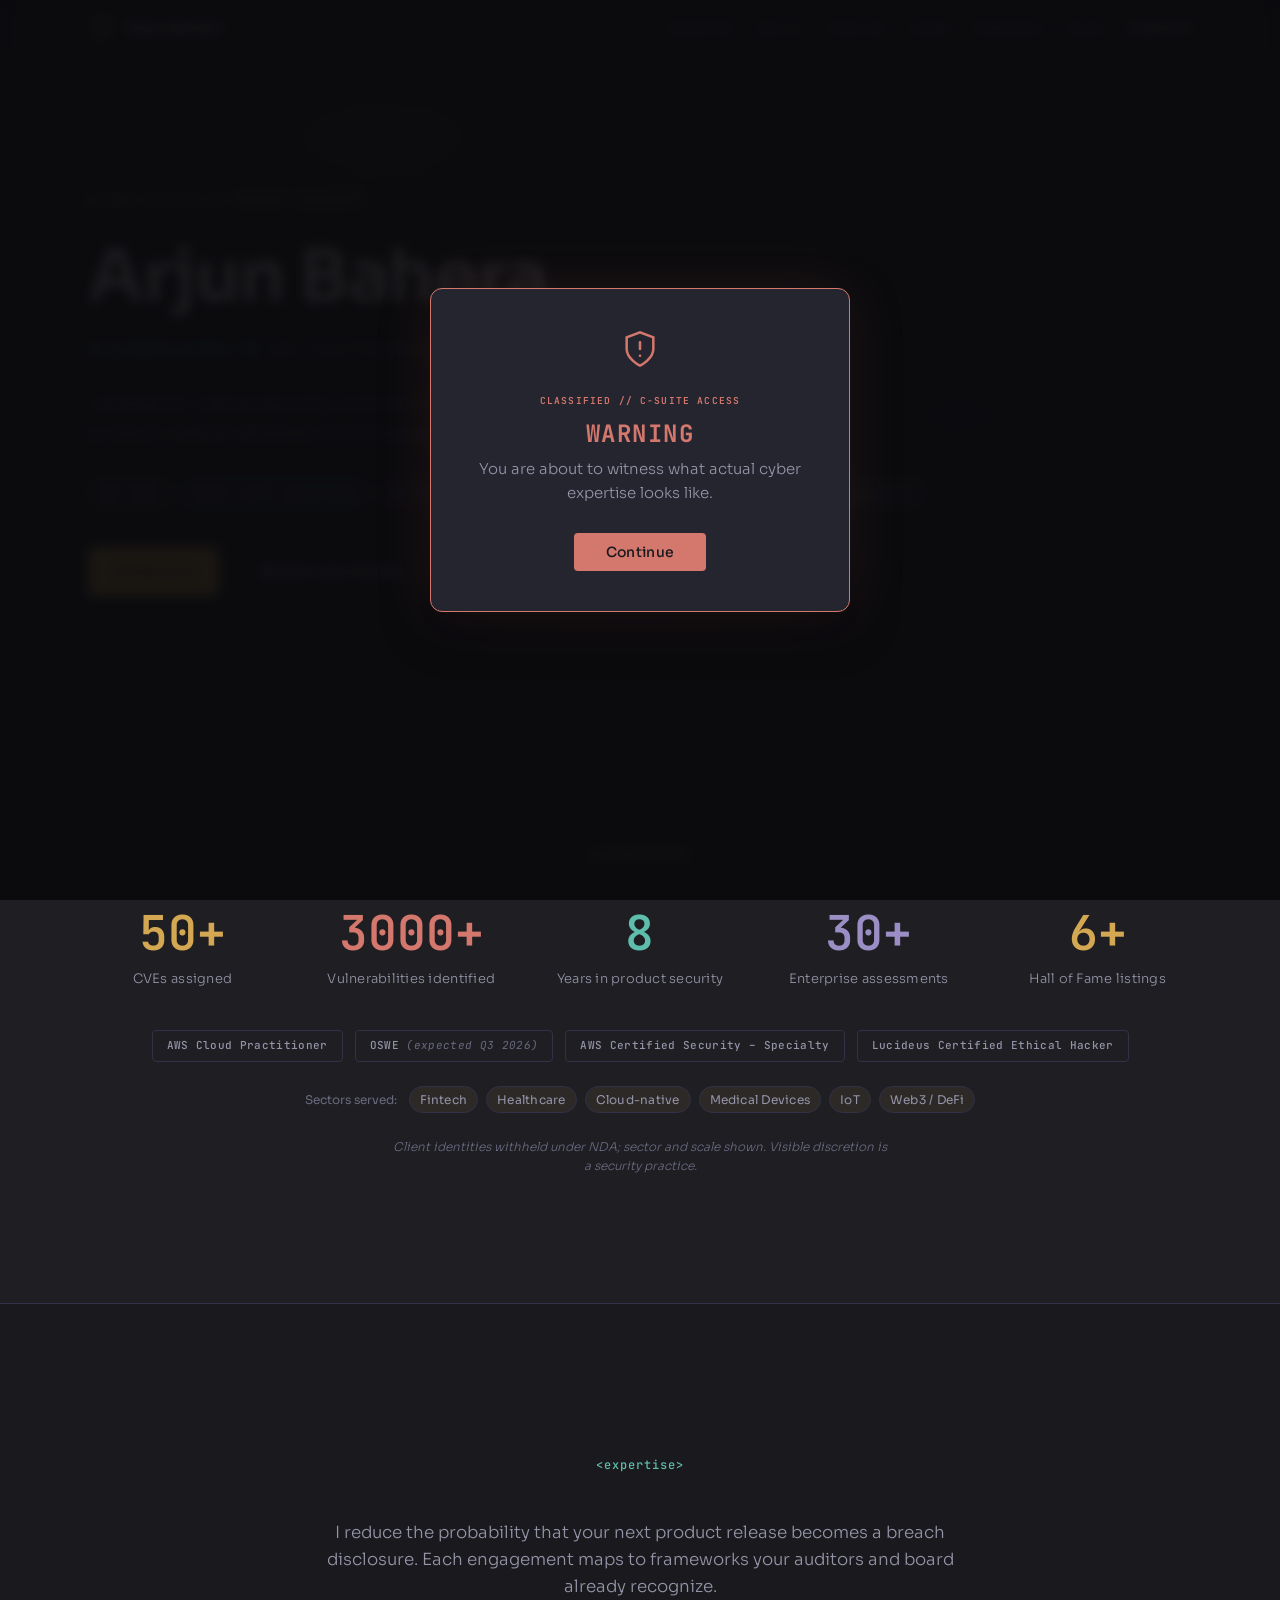
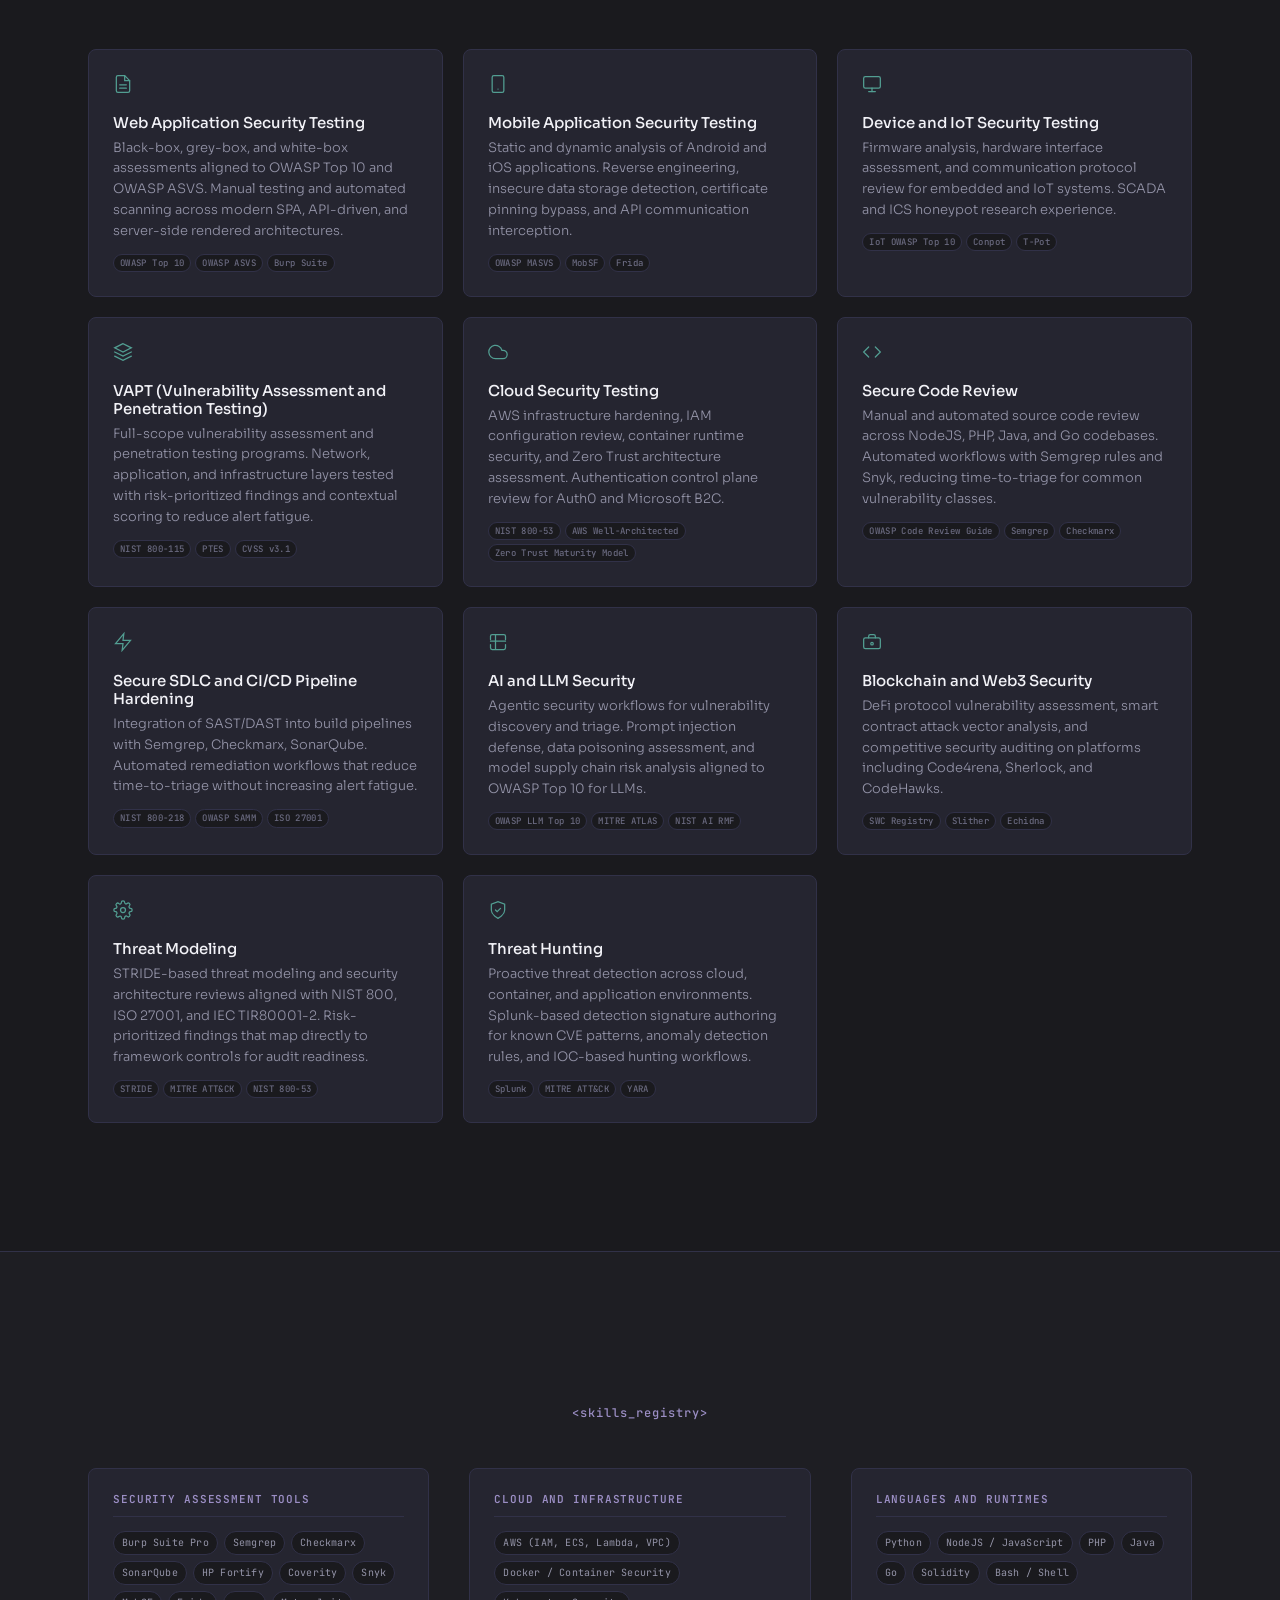
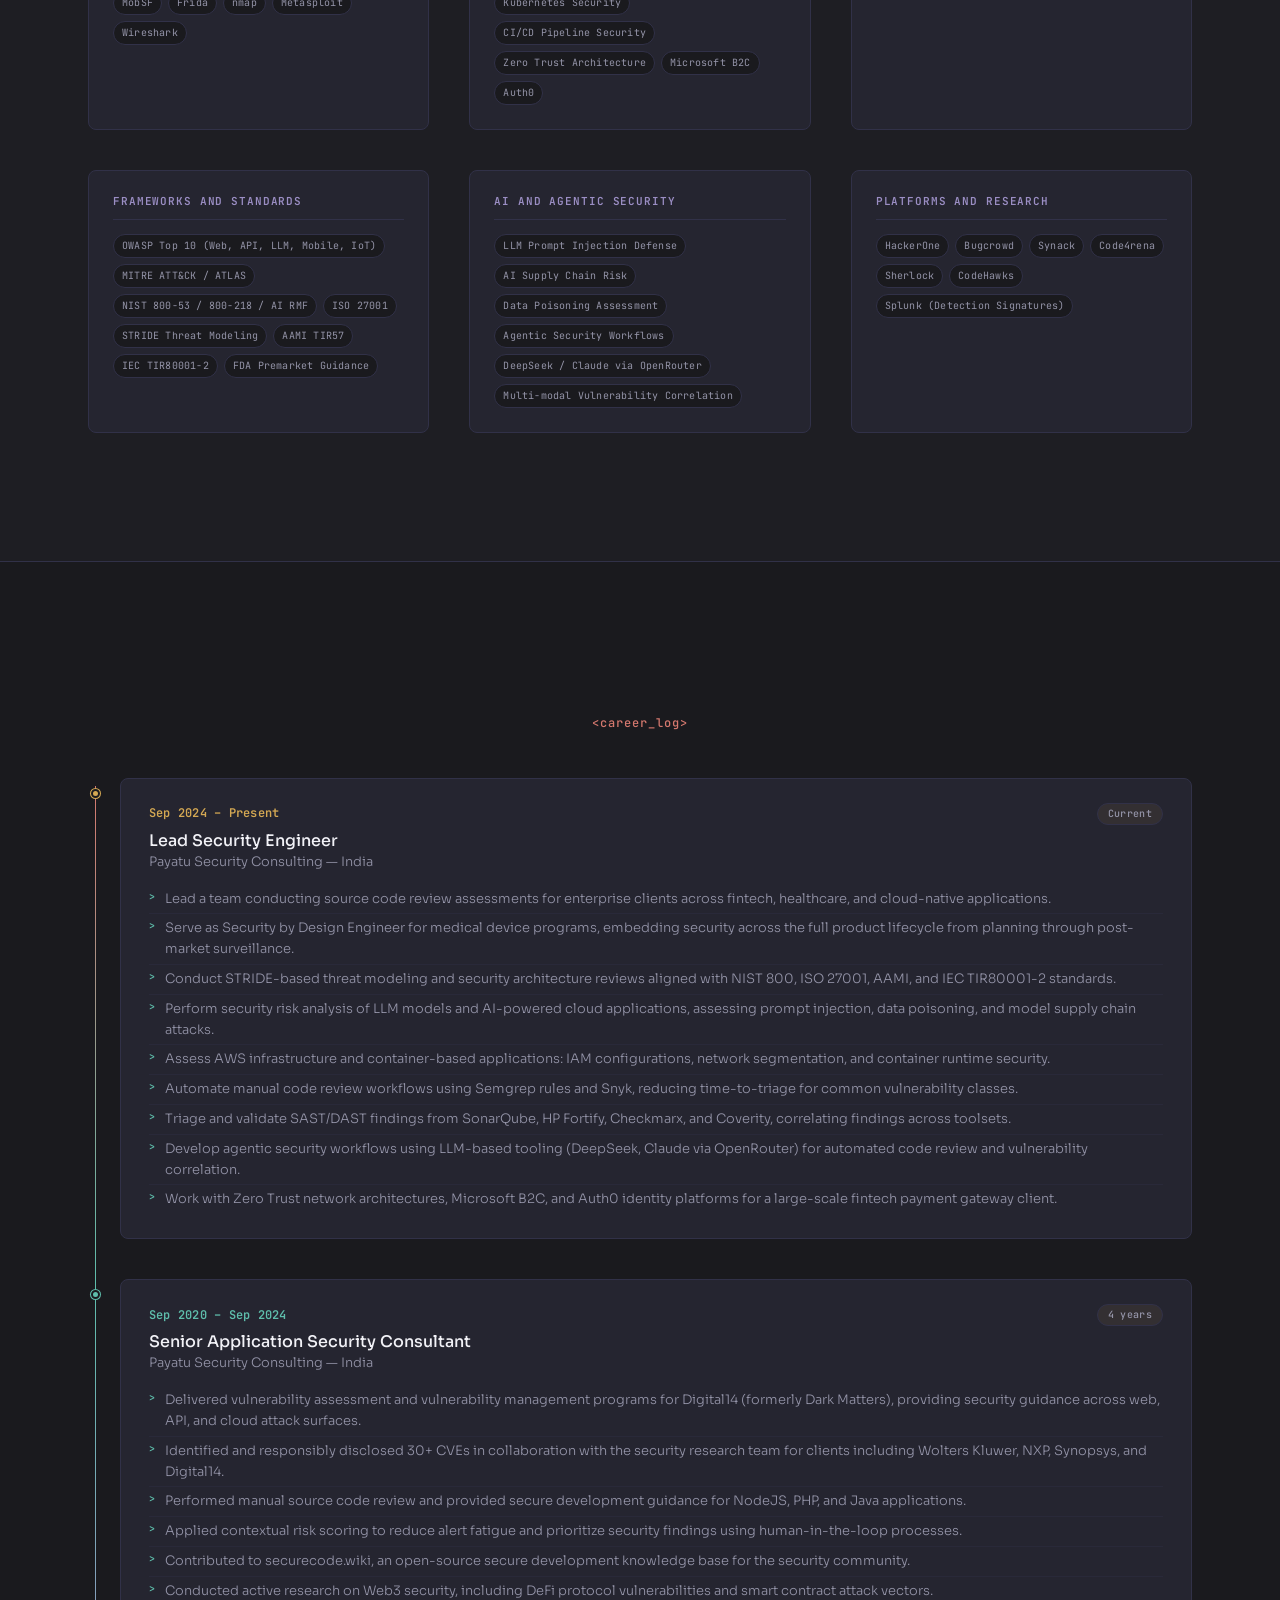
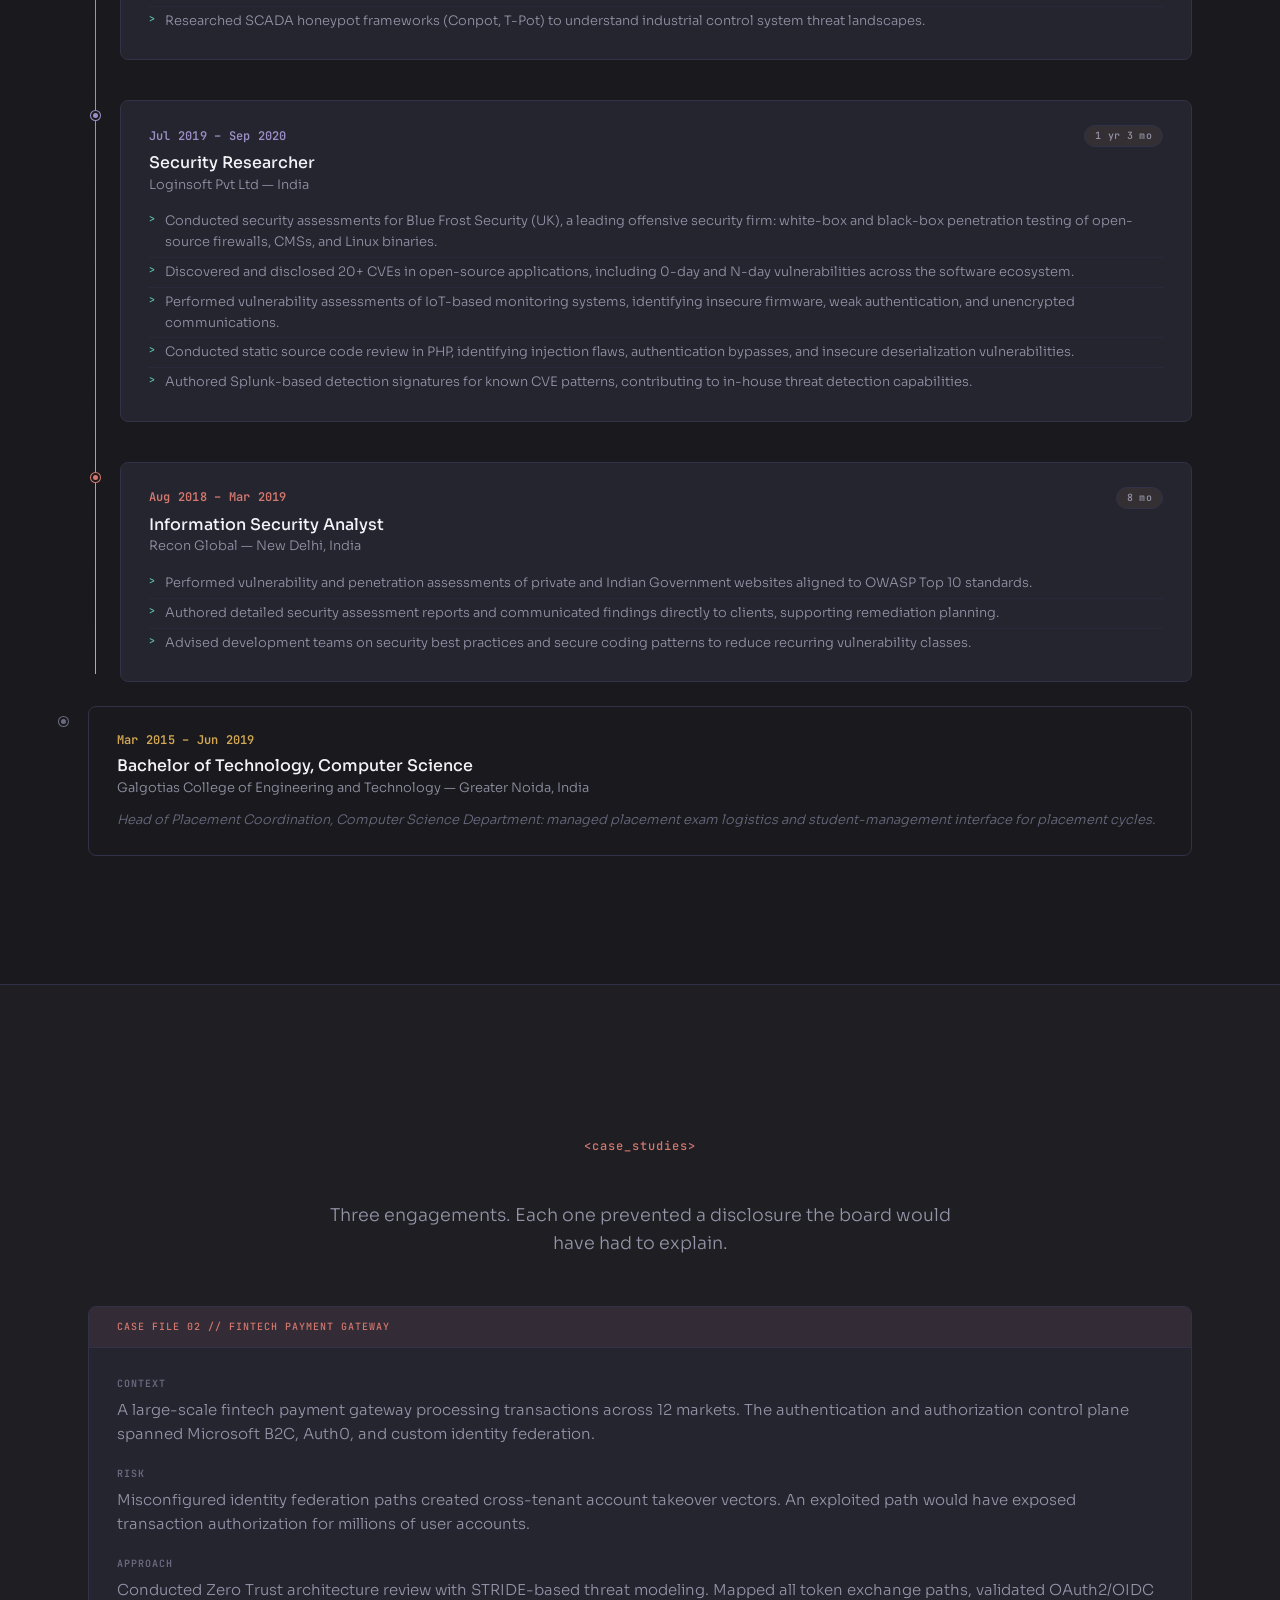
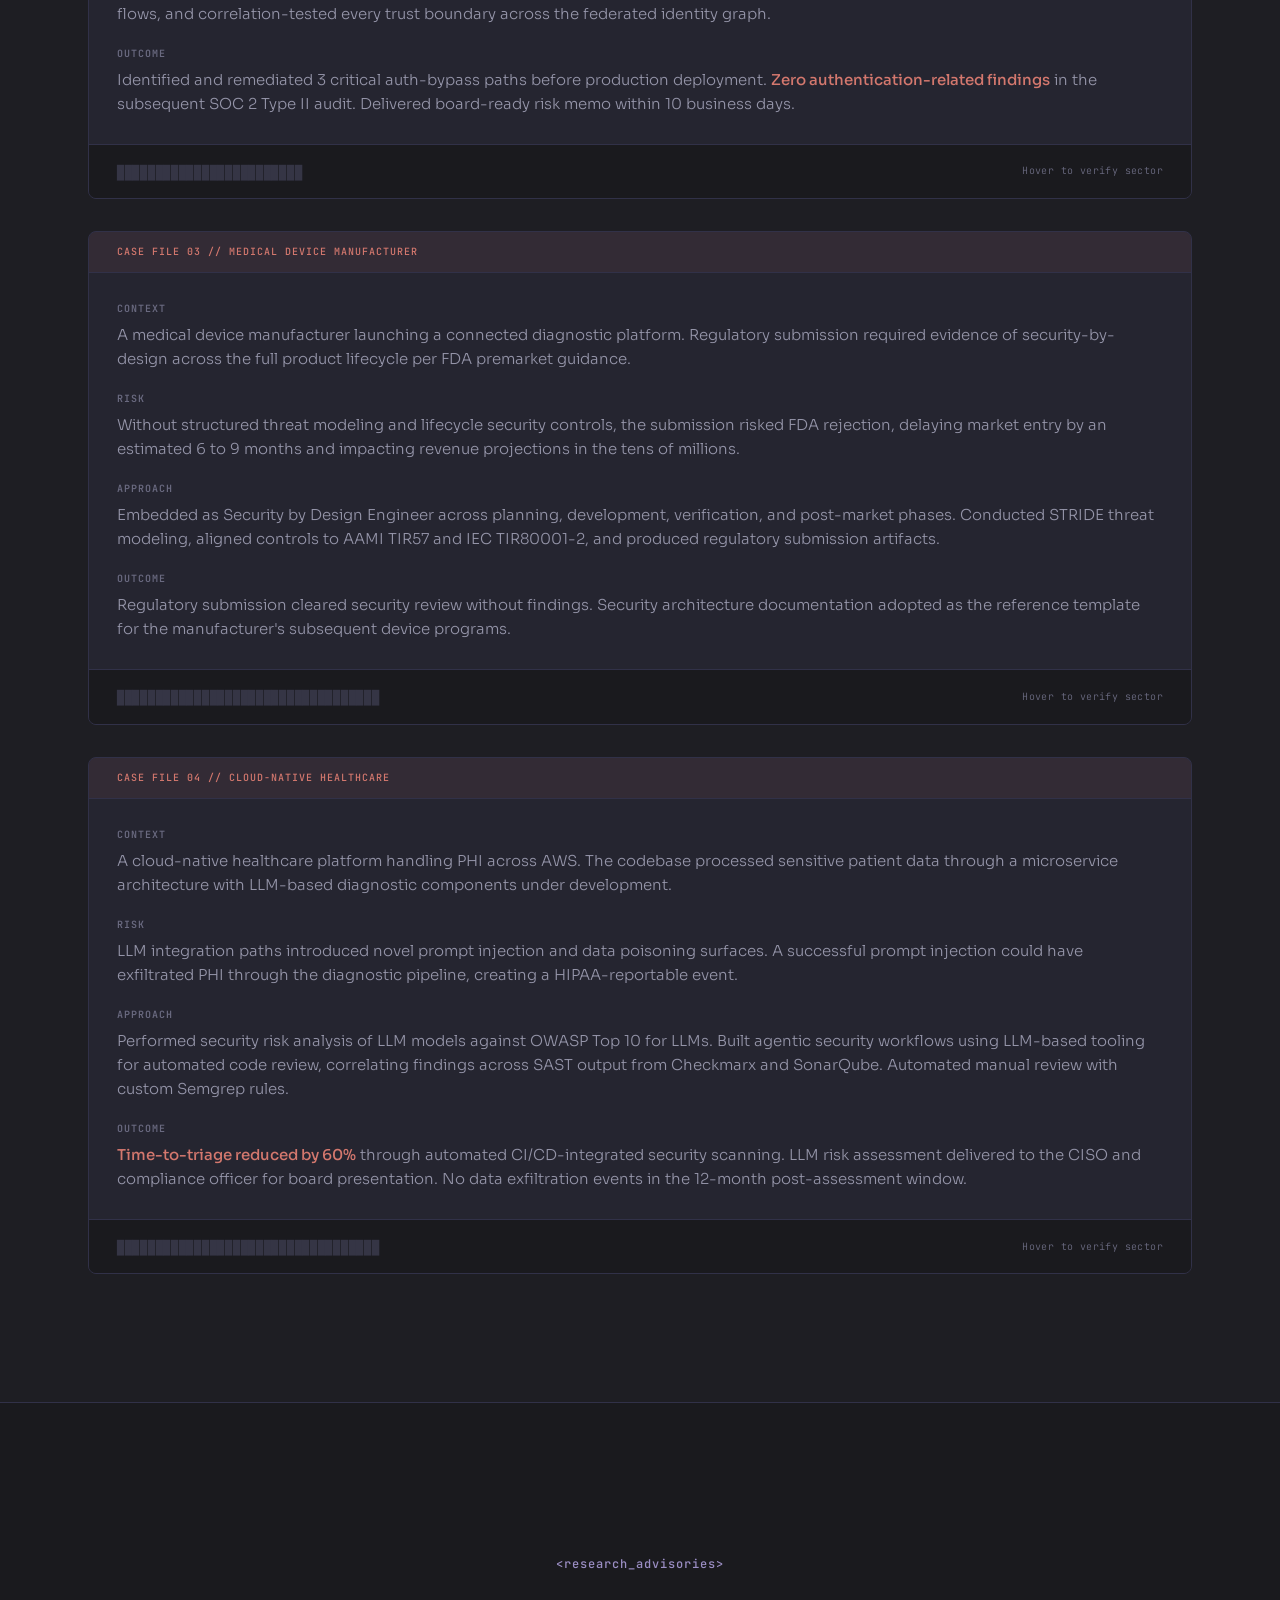
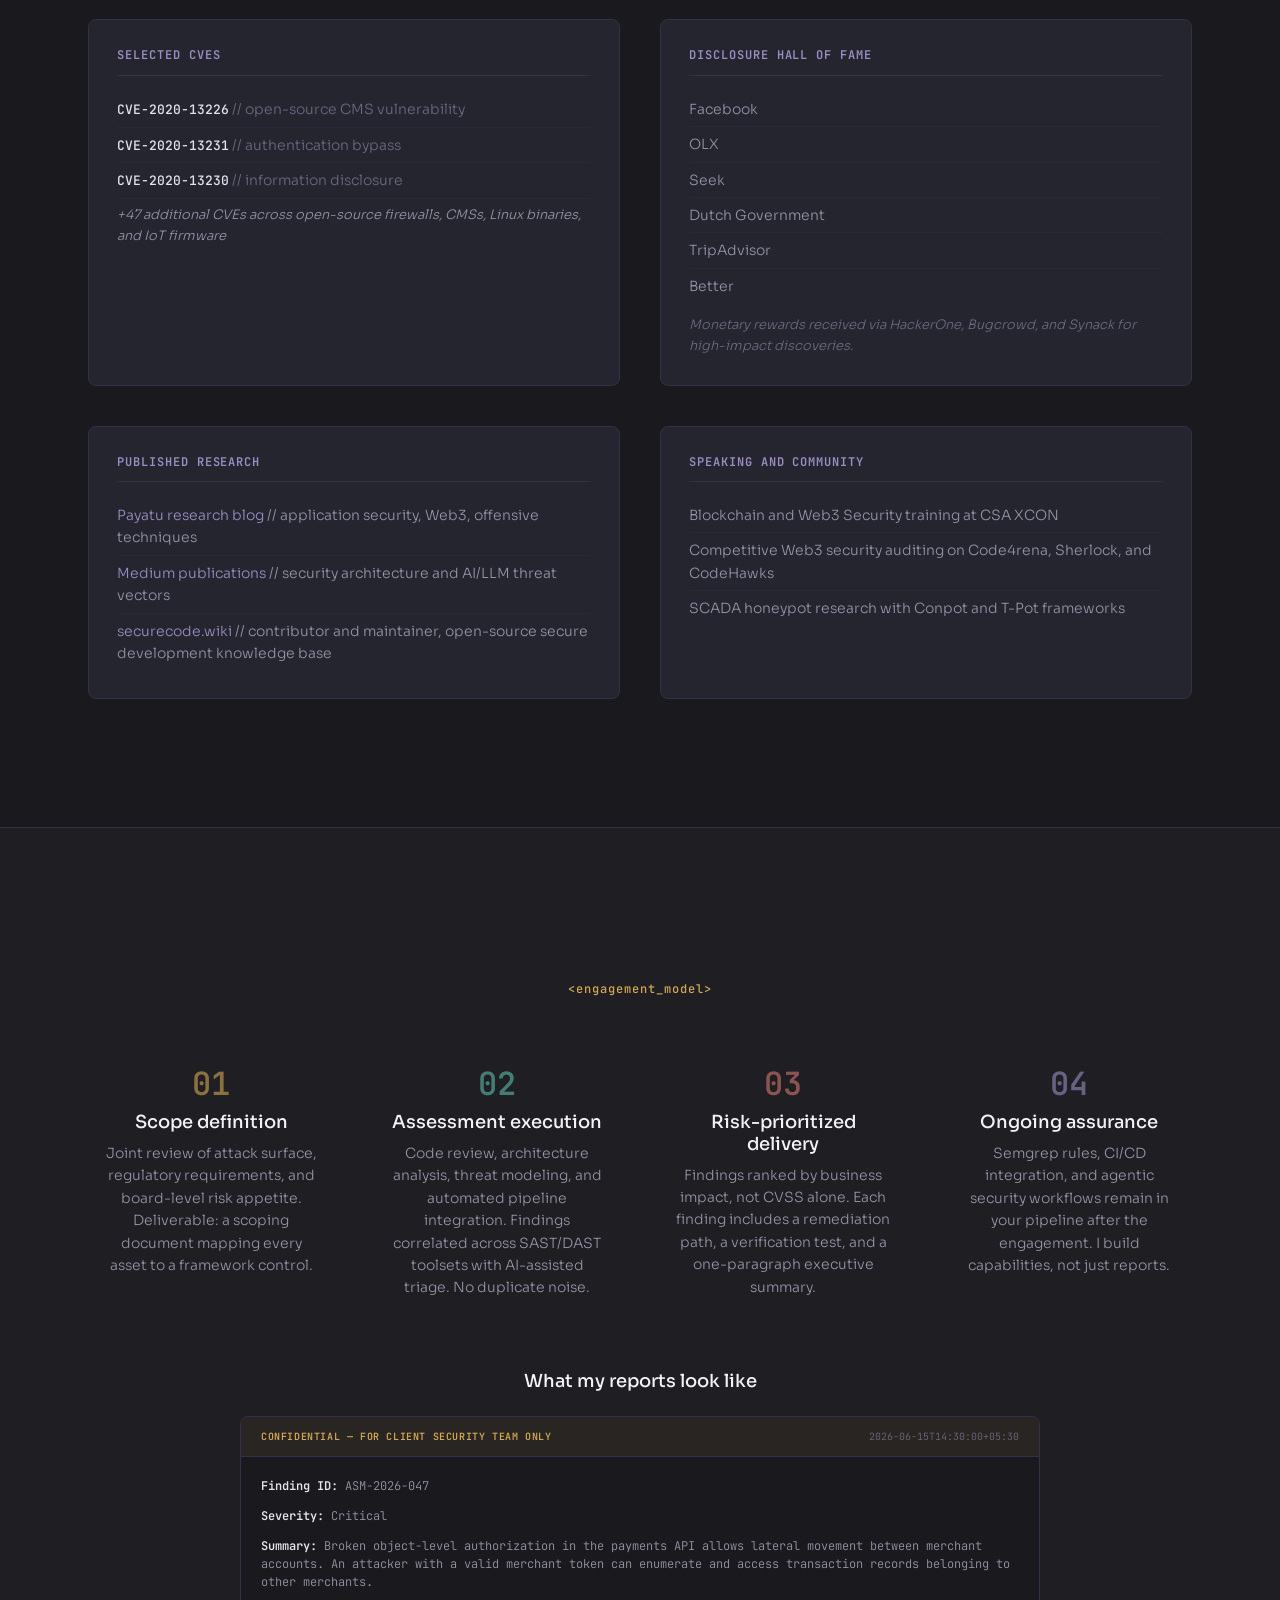
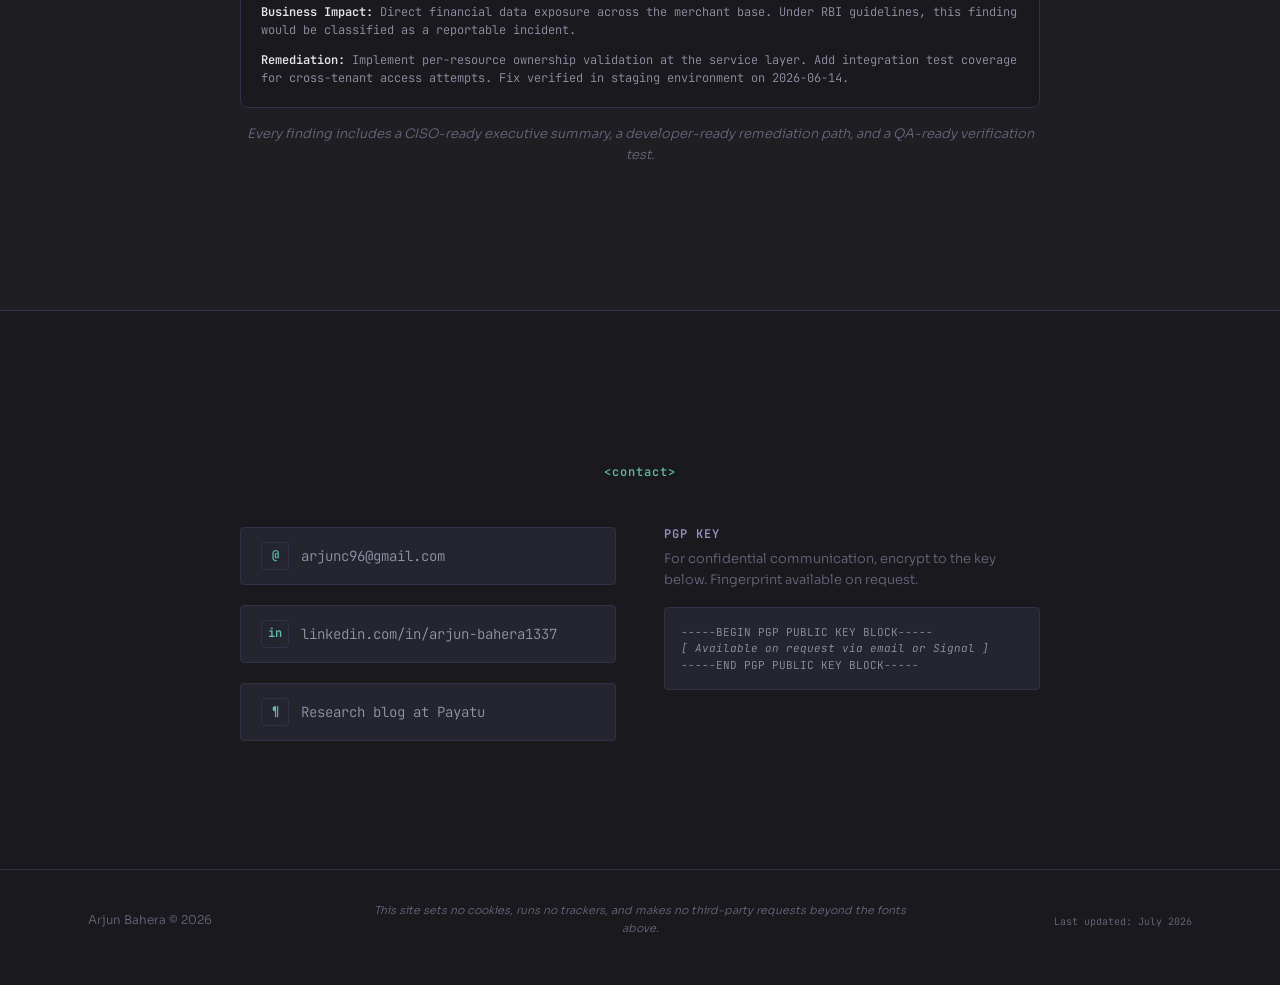
==== commit f151d71d: "Add blog with profile article" ====
--- a/index.html
+++ b/index.html
@@ -41,6 +41,7 @@
         <li><a href="#timeline">Timeline</a></li>
         <li><a href="#case-studies">Cases</a></li>
         <li><a href="#research">Research</a></li>
+        <li><a href="blog/">Blog</a></li>
         <li><a href="#contact">Contact</a></li>
       </ul>
     </nav>
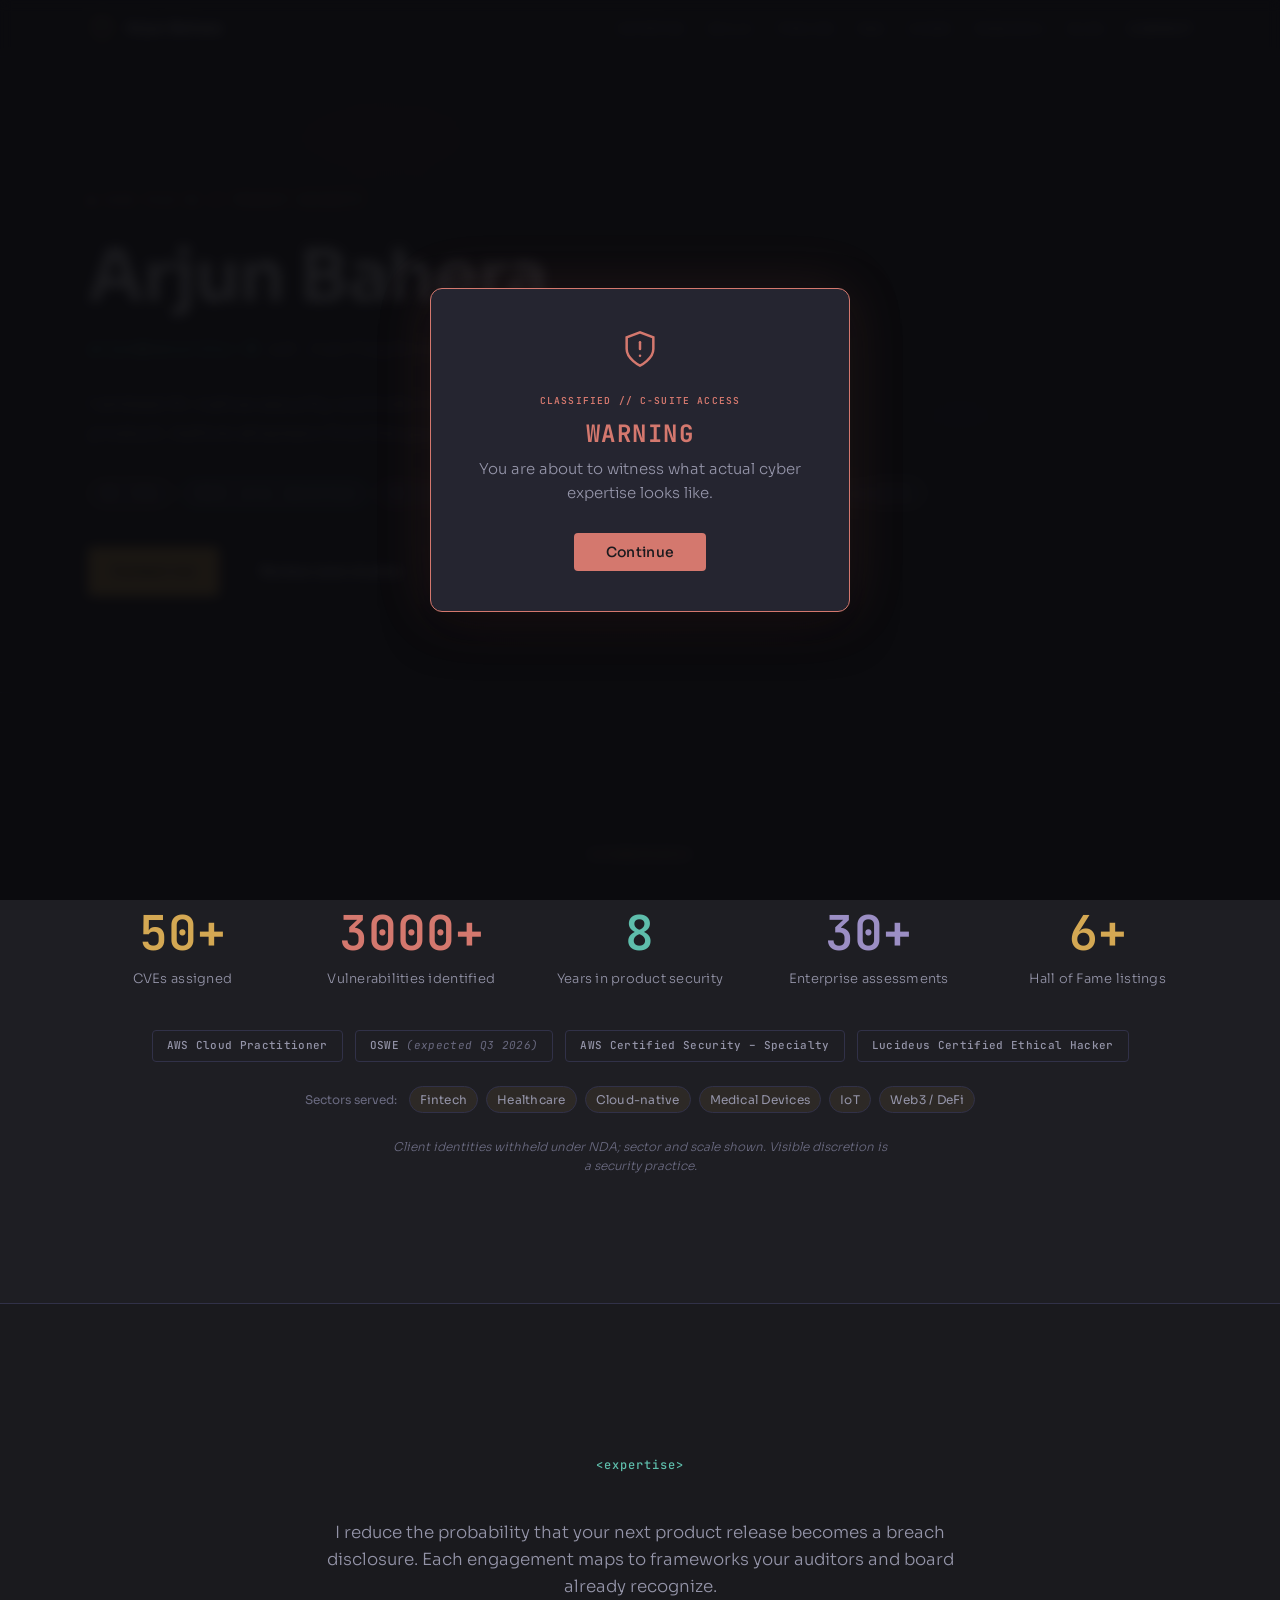
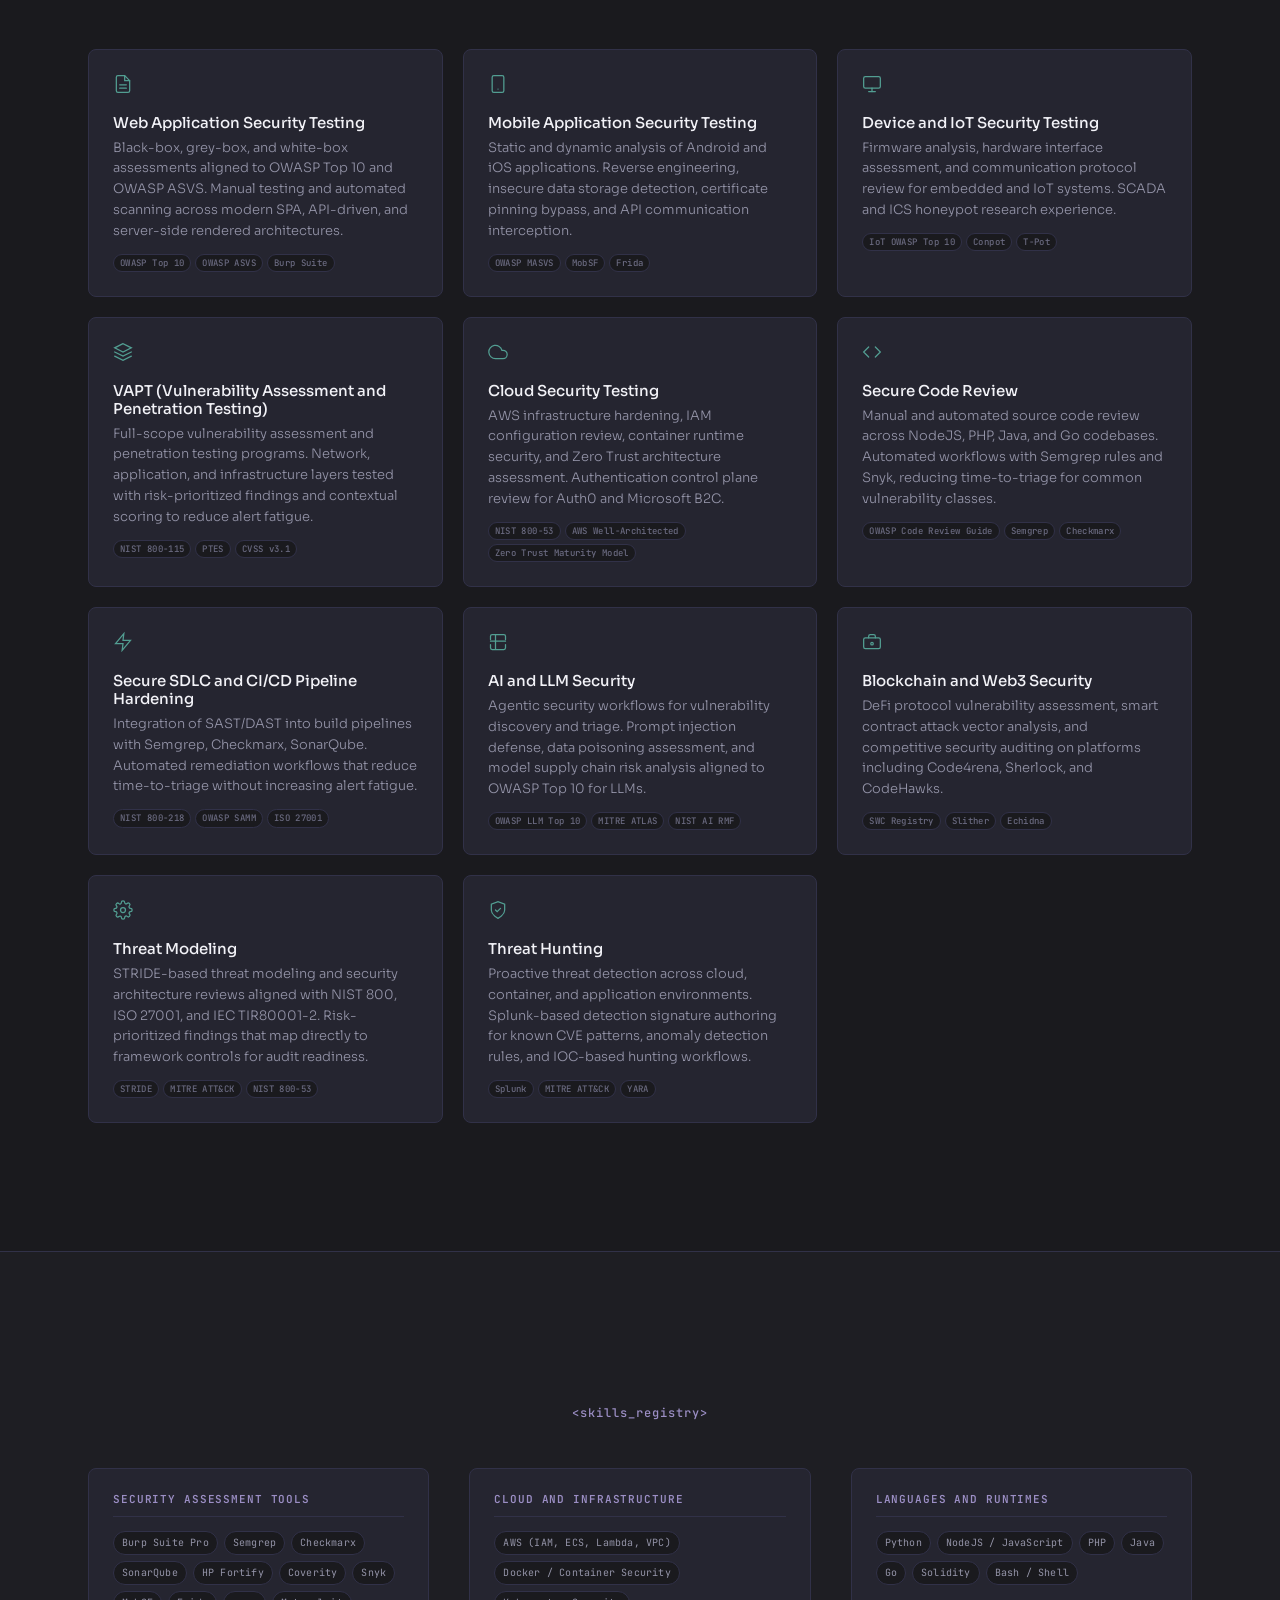
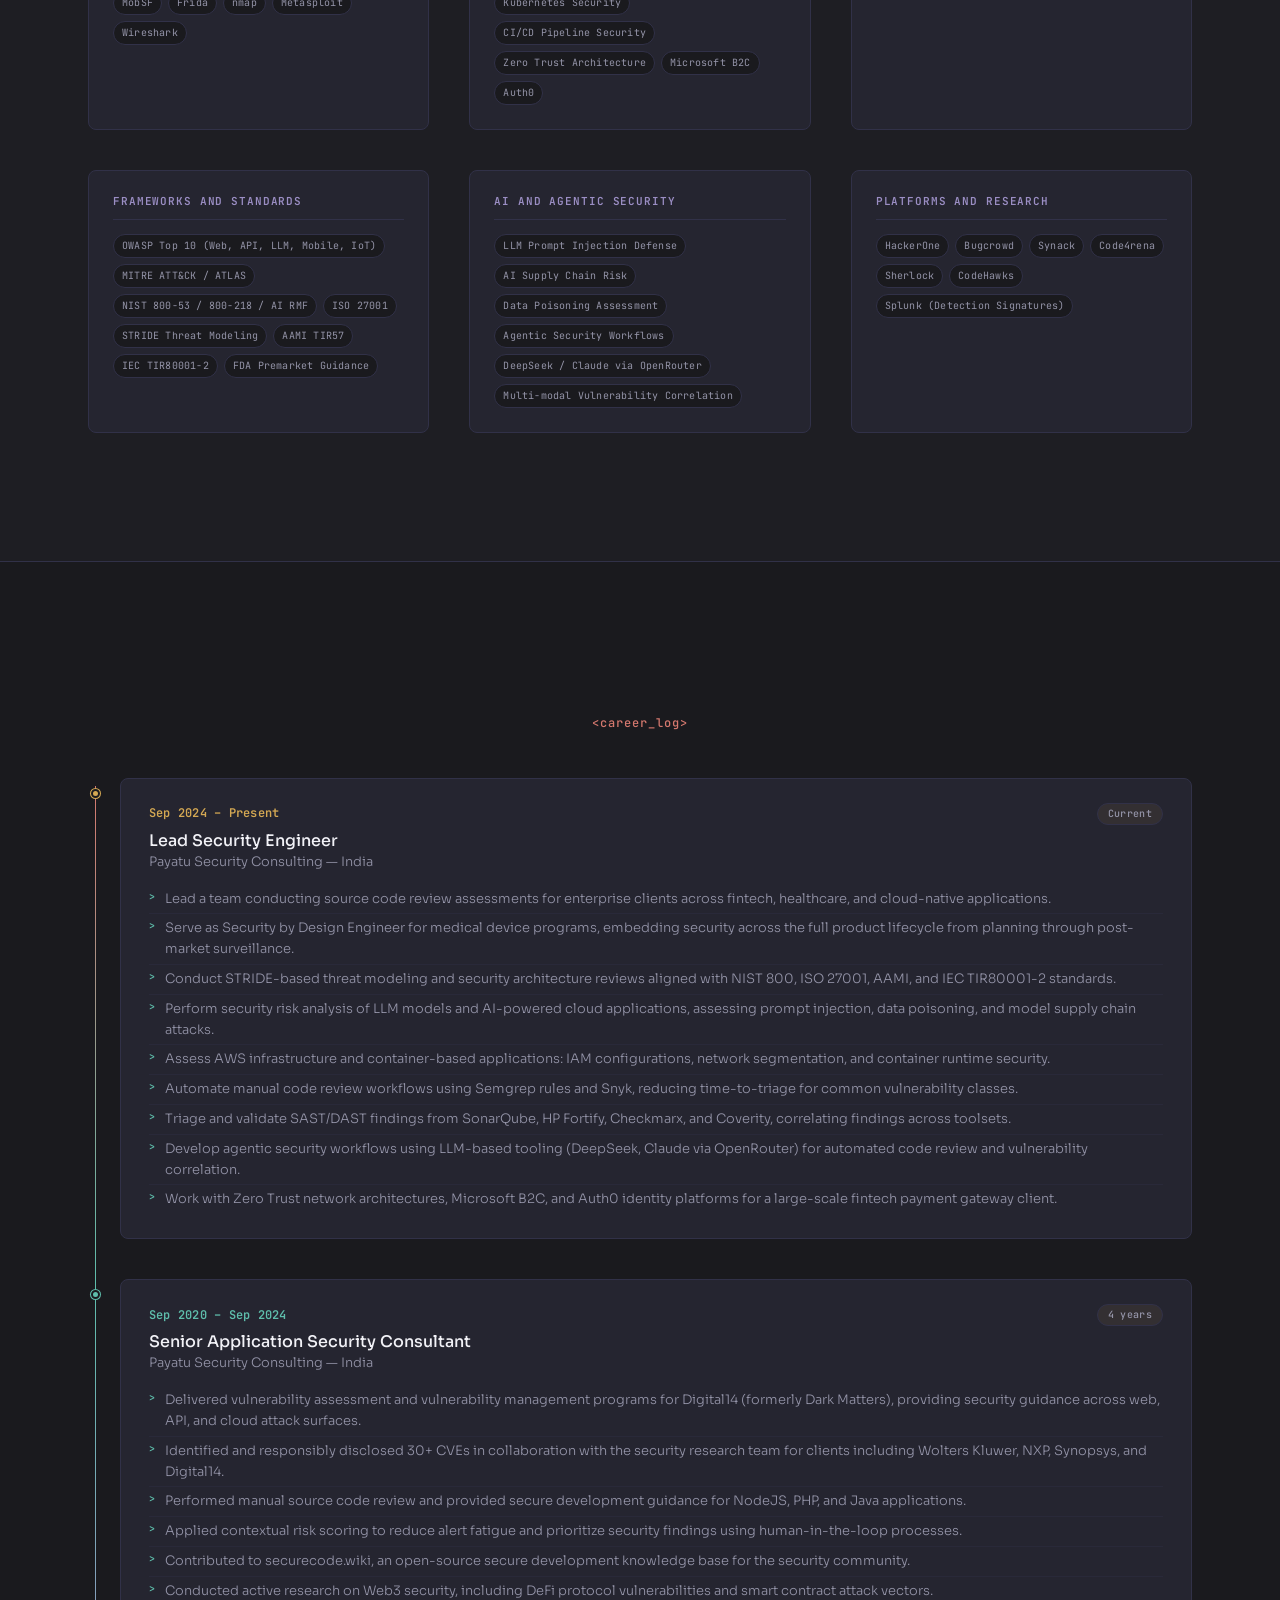
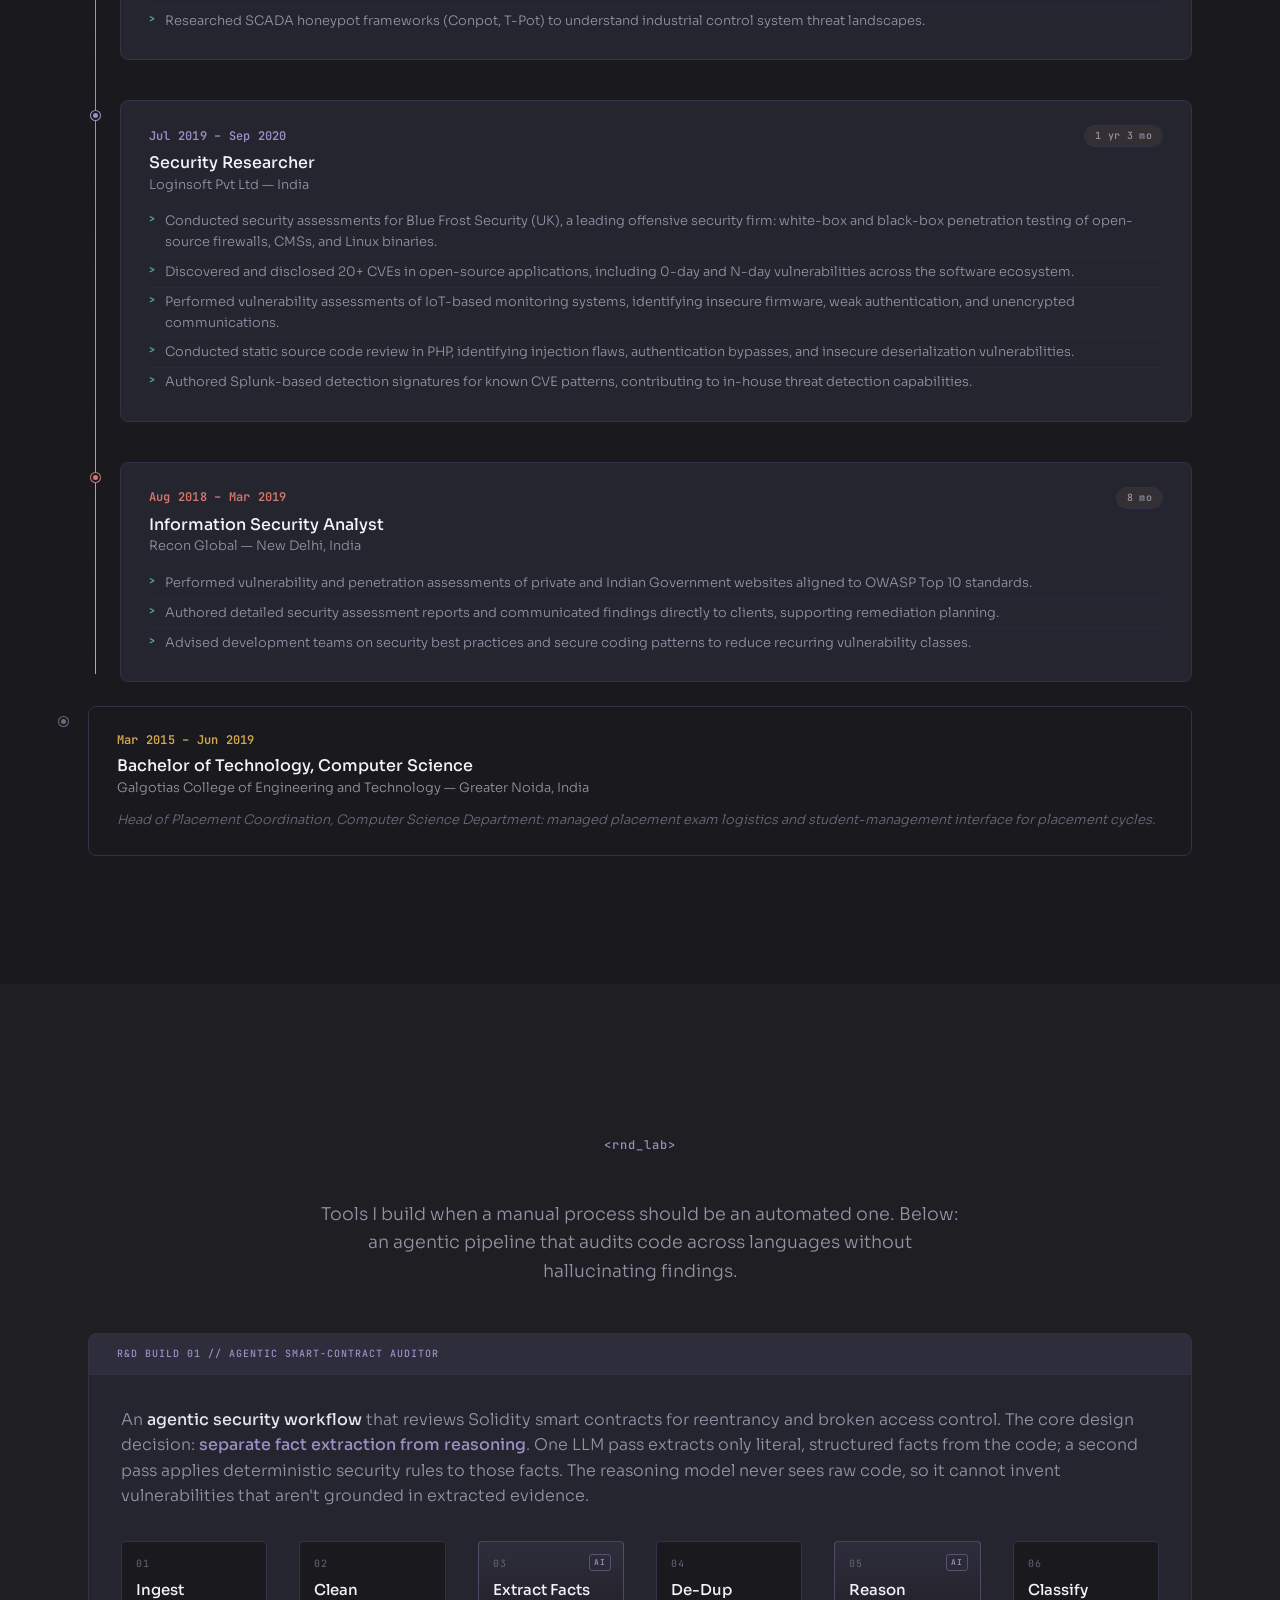
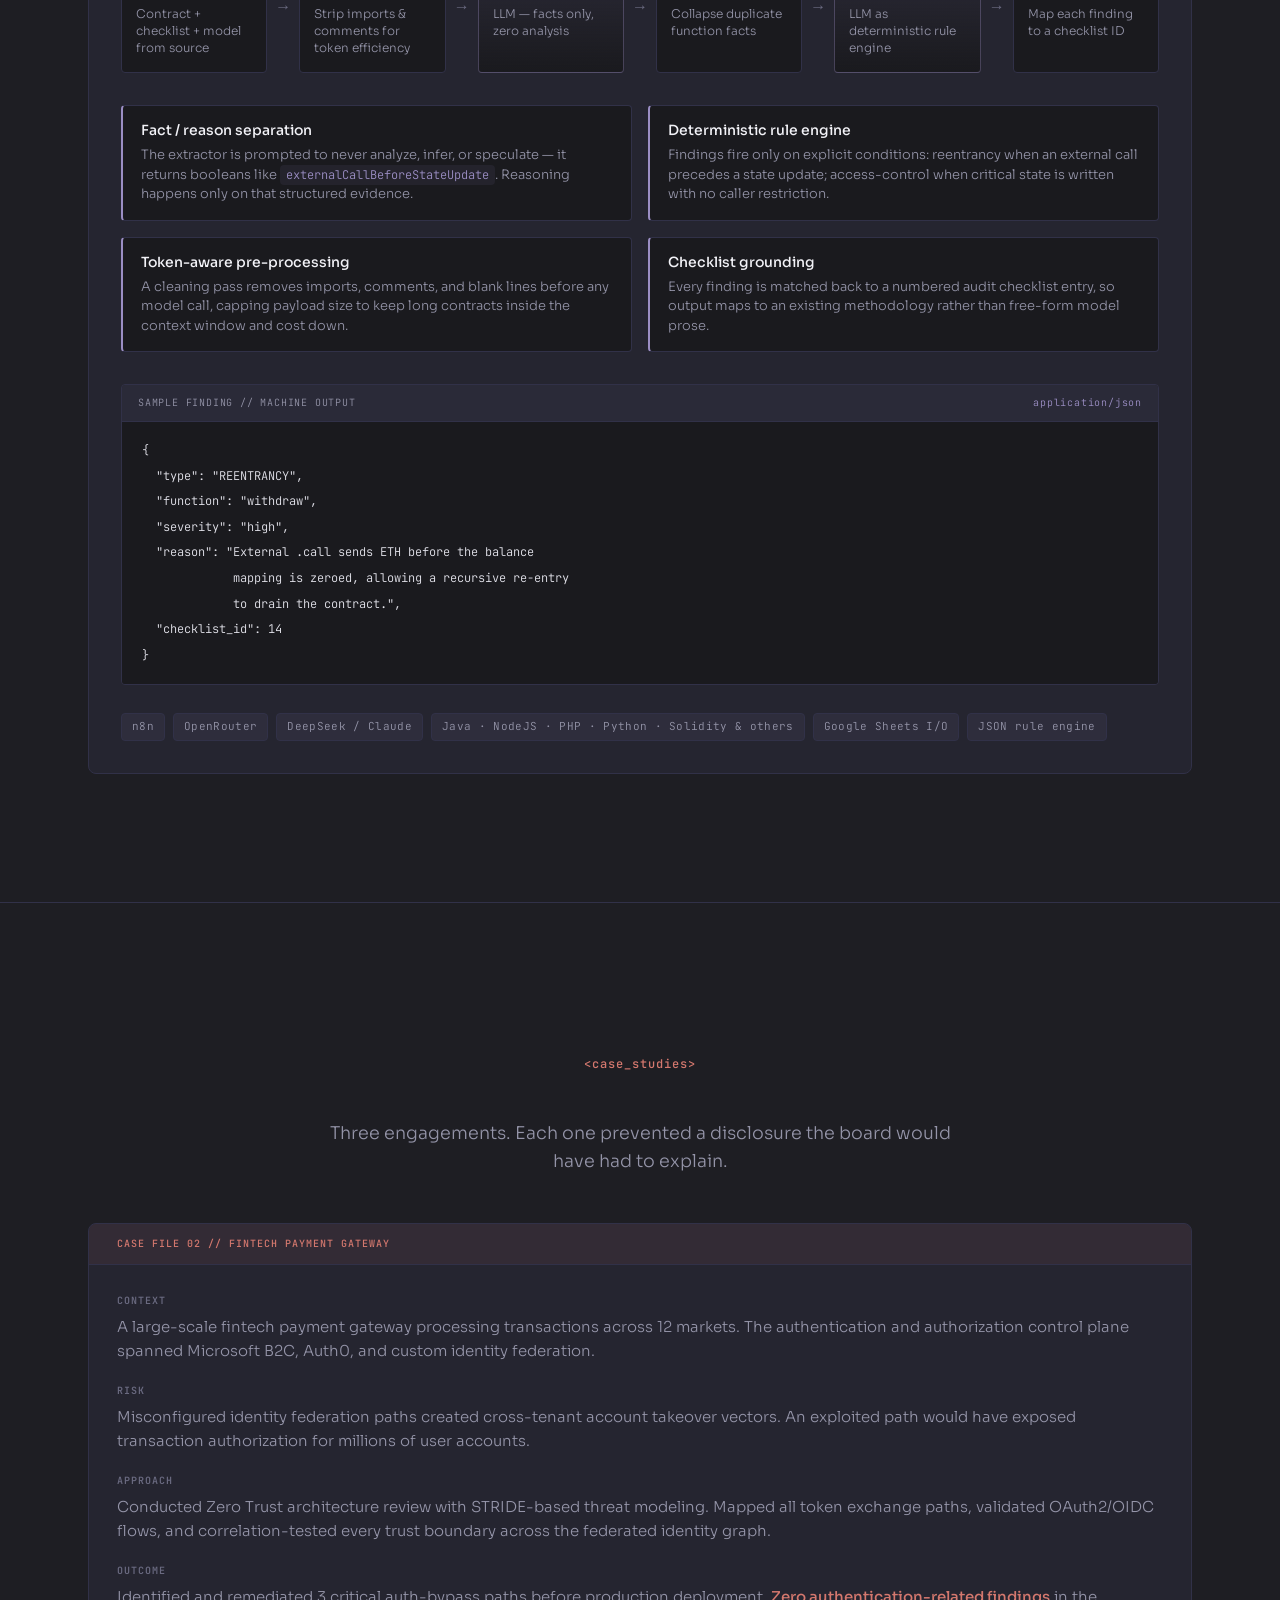
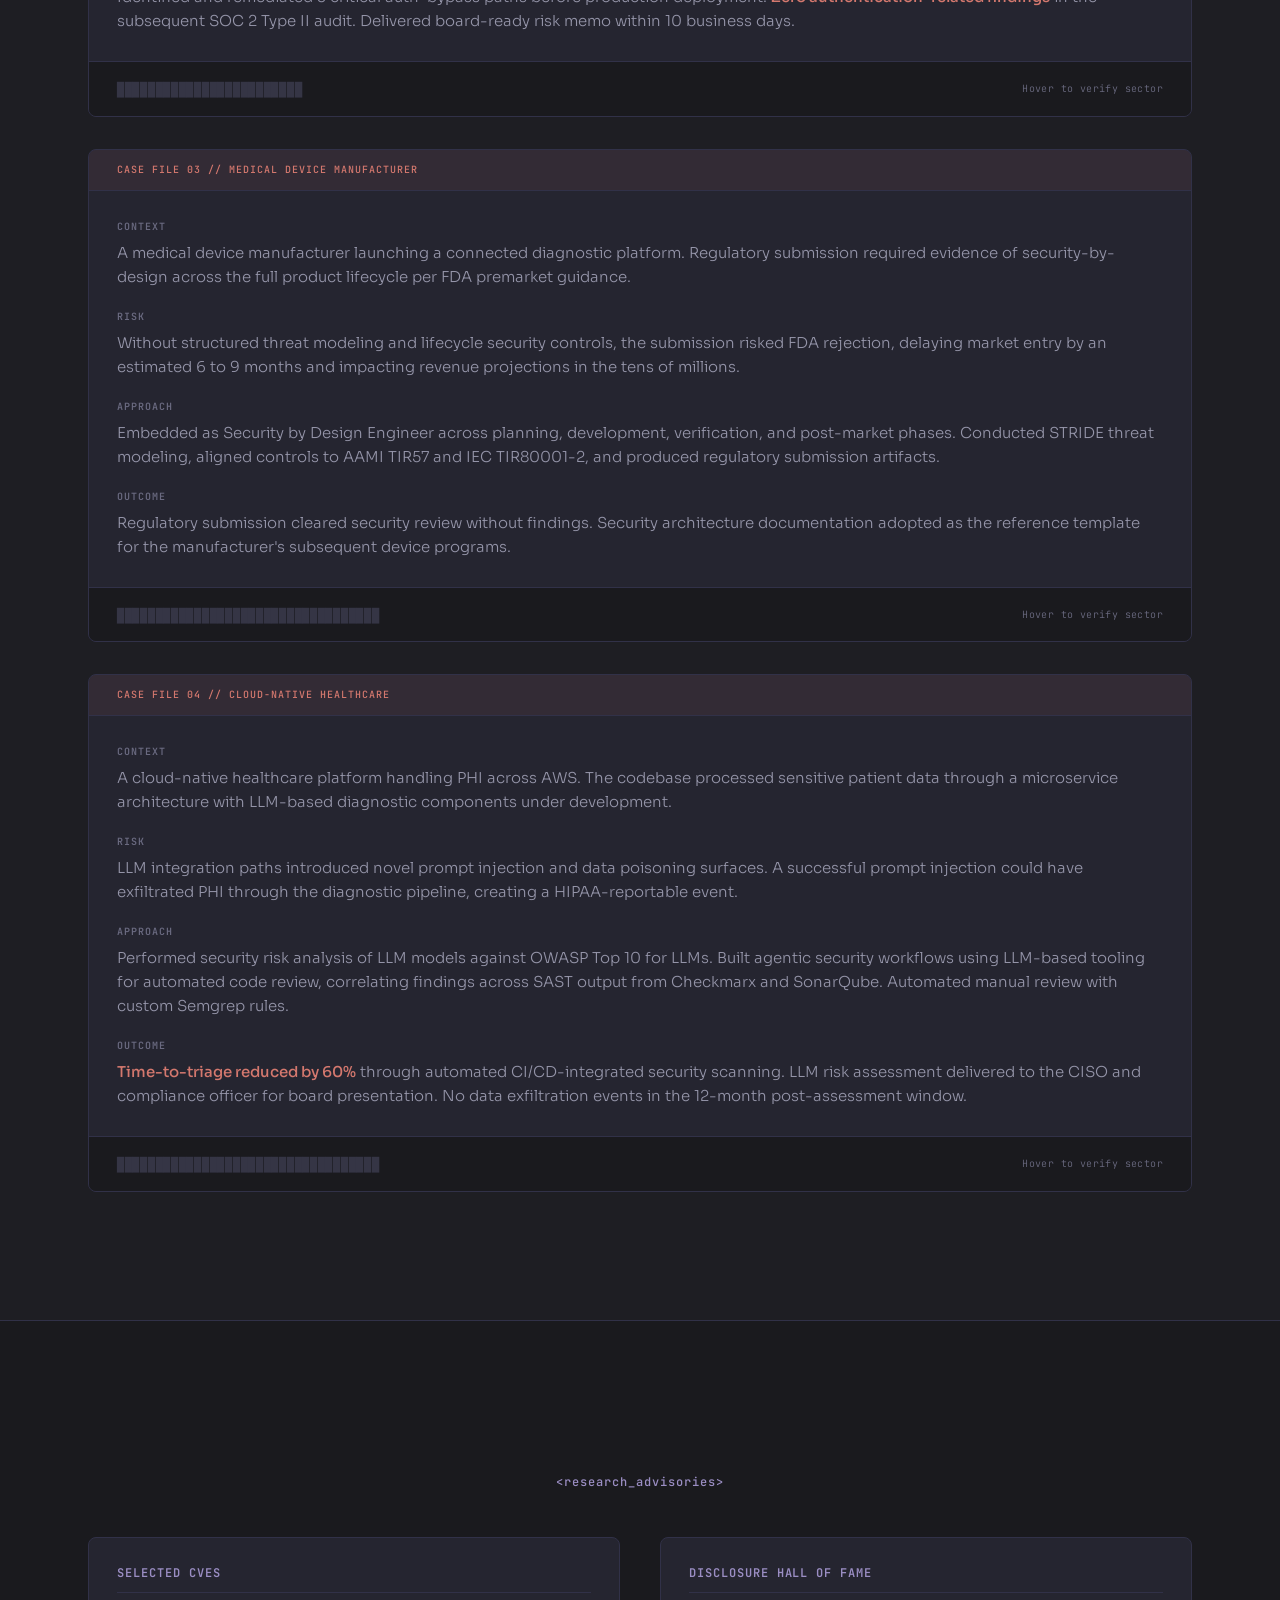
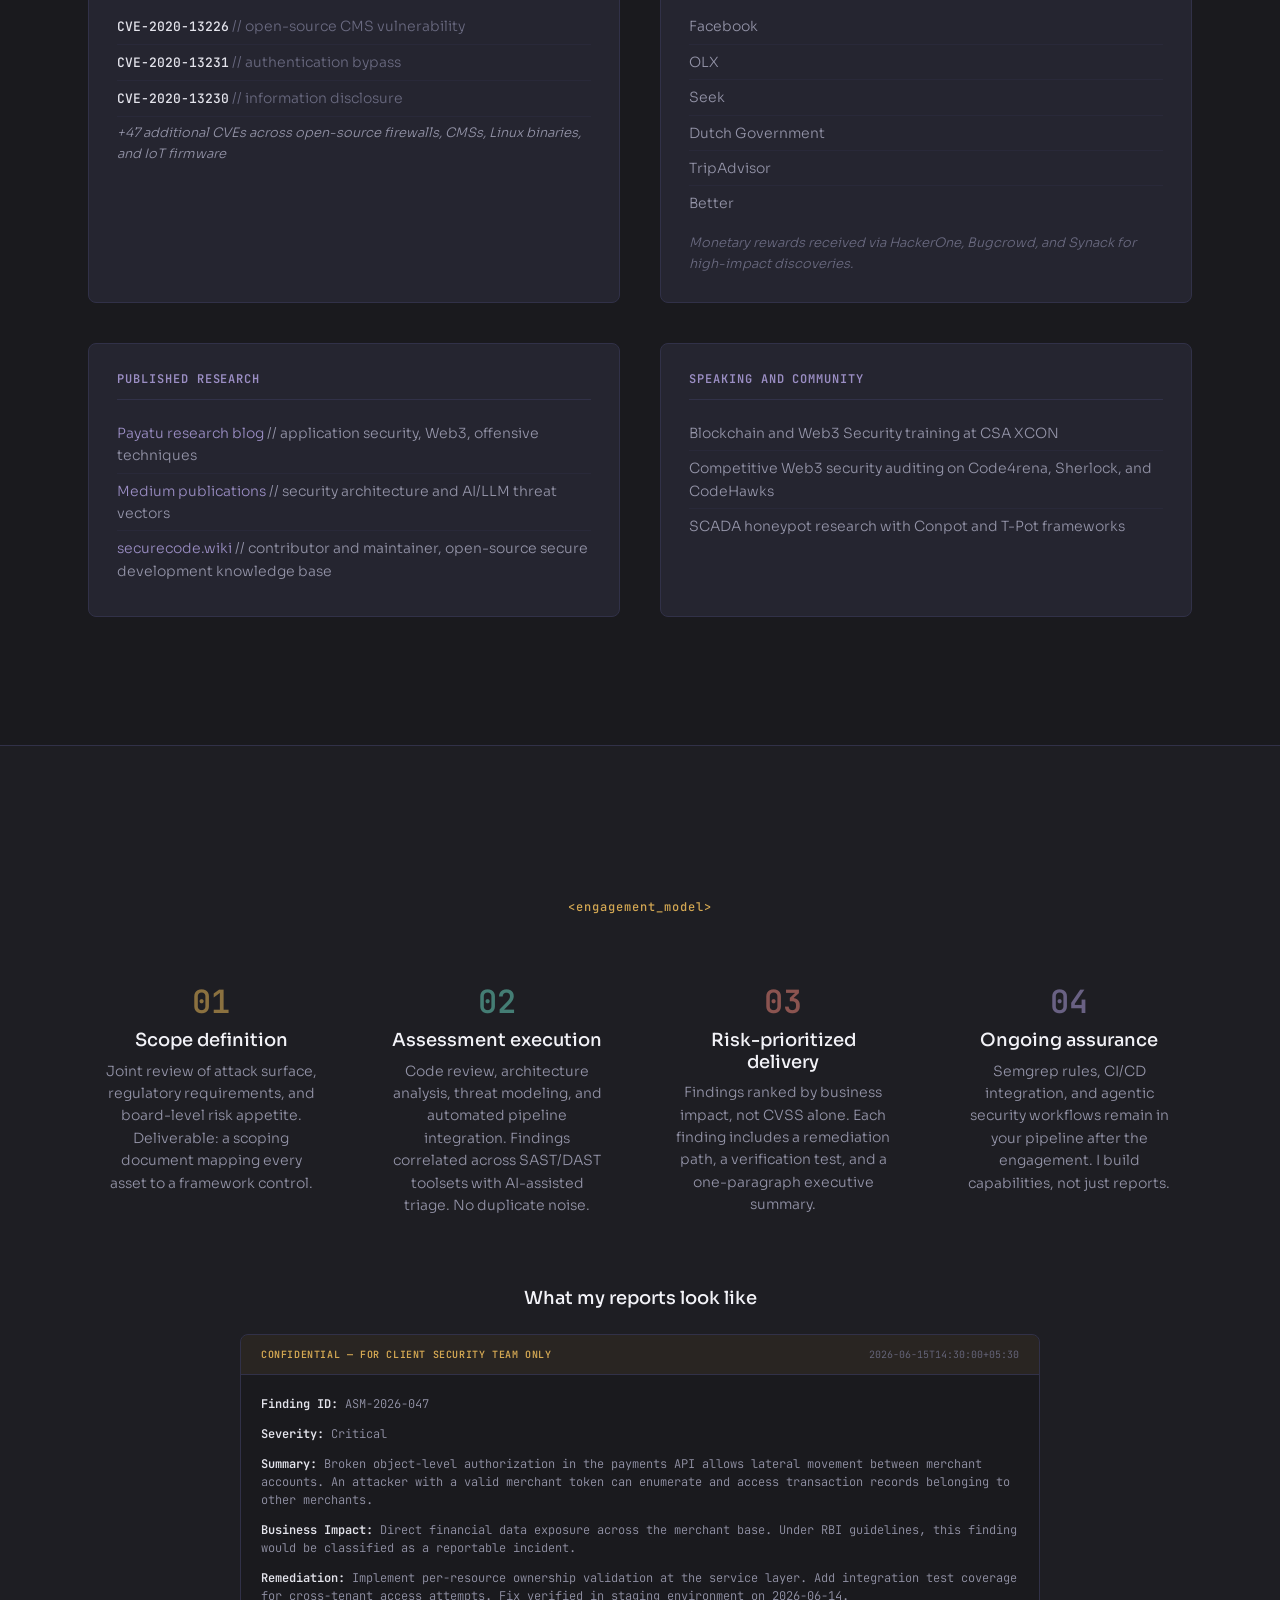
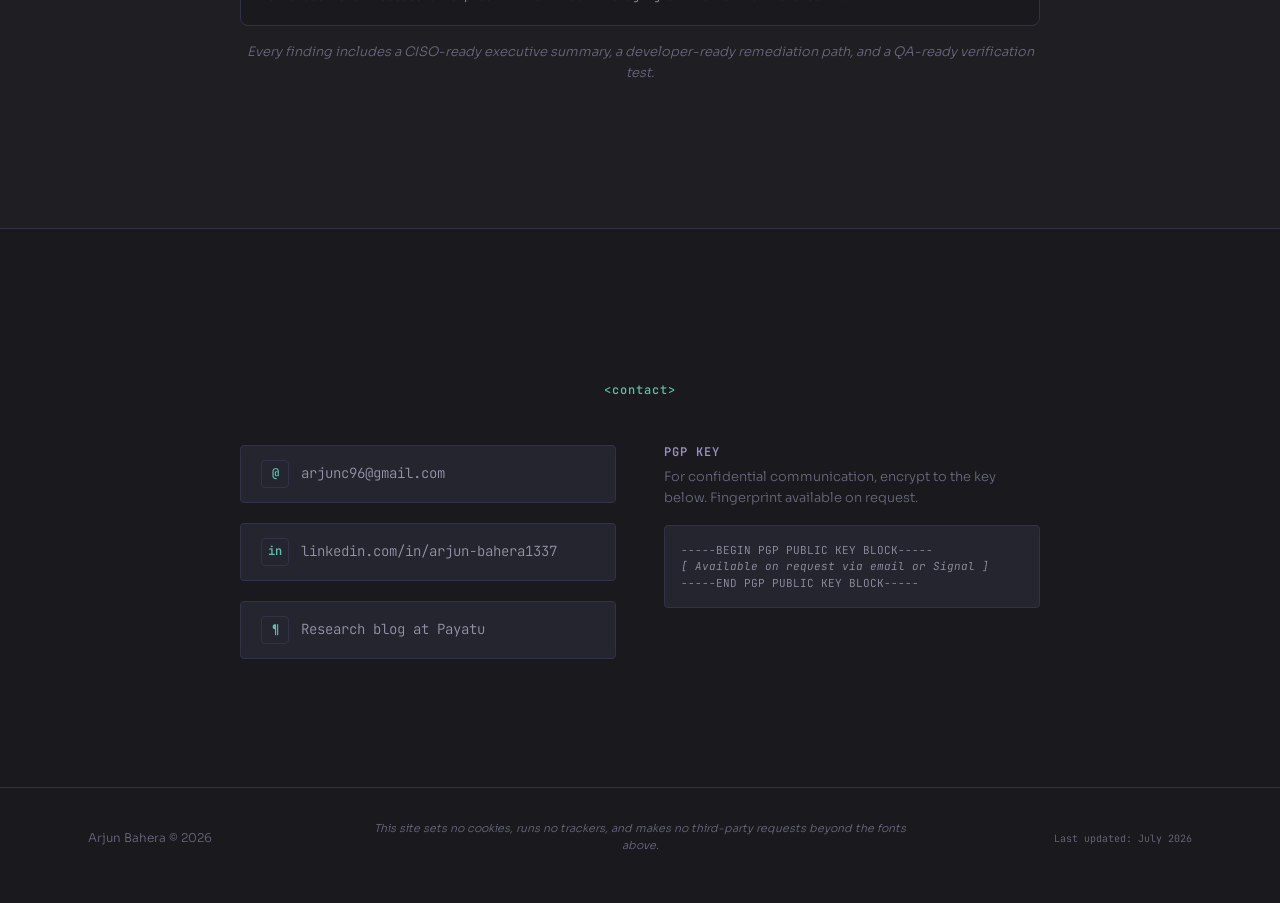
==== commit 8a989c6b: "Add R&D Lab section above Case Studies; expand language support - New R&D Lab section showcasing the" ====
--- a/index.html
+++ b/index.html
@@ -5,6 +5,105 @@
   <meta name="viewport" content="width=device-width, initial-scale=1.0">
   <meta name="description" content="Arjun Bahera — Senior Product Security Engineer. AI-driven security, LLM supply chain defense, and enterprise security engineering.">
   <meta name="author" content="Arjun Bahera">
+
+  <meta name="robots" content="index, follow">
+  <meta name="googlebot" content="index, follow">
+  <link rel="canonical" href="https://arjunbahera.github.io/">
+
+  <!-- Open Graph -->
+  <meta property="og:title" content="Arjun Bahera — Product Security Engineer">
+  <meta property="og:description" content="Senior Product Security Engineer. AI-driven security, LLM supply chain defense, and enterprise security engineering.">
+  <meta property="og:url" content="https://arjunbahera.github.io/">
+  <meta property="og:type" content="website">
+  <meta property="og:site_name" content="Arjun Bahera">
+
+  <!-- Twitter Card -->
+  <meta name="twitter:card" content="summary_large_image">
+  <meta name="twitter:title" content="Arjun Bahera — Product Security Engineer">
+  <meta name="twitter:description" content="Senior Product Security Engineer. AI-driven security, LLM supply chain defense, and enterprise security engineering.">
+
+  <!-- Structured Data: Person -->
+  <script type="application/ld+json">
+  {
+    "@context": "https://schema.org",
+    "@type": "Person",
+    "name": "Arjun Bahera",
+    "givenName": "Arjun",
+    "familyName": "Bahera",
+    "jobTitle": "Lead Security Engineer",
+    "description": "Senior Product Security Engineer with 8 years of experience building AI-powered security systems, embedding LLM-driven controls into SDLC pipelines, and designing agentic security workflows for vulnerability discovery, triage, and automated remediation.",
+    "url": "https://arjunbahera.github.io/",
+    "sameAs": [
+      "https://linkedin.com/in/arjun-bahera1337",
+      "https://payatu.com/author/arjun-bahera",
+      "https://medium.com/@arjunbahera"
+    ],
+    "email": "mailto:arjunc96@gmail.com",
+    "affiliation": {
+      "@type": "Organization",
+      "name": "Payatu Security Consulting"
+    },
+    "alumniOf": {
+      "@type": "CollegeOrUniversity",
+      "name": "Galgotias College of Engineering and Technology"
+    },
+    "knowsAbout": [
+      "Application Security",
+      "AI Security",
+      "LLM Security",
+      "Prompt Injection",
+      "Data Poisoning",
+      "AI Supply Chain Risk",
+      "Secure SDLC",
+      "Threat Modeling",
+      "Penetration Testing",
+      "Source Code Review",
+      "Cloud Security",
+      "Zero Trust Architecture",
+      "Web3 Security",
+      "Vulnerability Assessment",
+      "CVE Research"
+    ],
+    "hasCredential": [
+      {
+        "@type": "EducationalOccupationalCredential",
+        "name": "AWS Cloud Practitioner",
+        "recognizedBy": { "@type": "Organization", "name": "Amazon Web Services" }
+      },
+      {
+        "@type": "EducationalOccupationalCredential",
+        "name": "AWS Certified Security – Specialty",
+        "recognizedBy": { "@type": "Organization", "name": "Amazon Web Services" }
+      },
+      {
+        "@type": "EducationalOccupationalCredential",
+        "name": "OSWE (Offensive Security)",
+        "recognizedBy": { "@type": "Organization", "name": "Offensive Security" }
+      },
+      {
+        "@type": "EducationalOccupationalCredential",
+        "name": "Lucideus Certified Ethical Hacker",
+        "recognizedBy": { "@type": "Organization", "name": "Lucideus Tech" }
+      }
+    ]
+  }
+  </script>
+
+  <!-- Structured Data: BreadcrumbList -->
+  <script type="application/ld+json">
+  {
+    "@context": "https://schema.org",
+    "@type": "BreadcrumbList",
+    "itemListElement": [
+      {
+        "@type": "ListItem",
+        "position": 1,
+        "name": "Home",
+        "item": "https://arjunbahera.github.io/"
+      }
+    ]
+  }
+  </script>
 
   <title>Arjun Bahera — Product Security Engineer</title>
 
@@ -39,6 +138,7 @@
         <li><a href="#what-i-do">Expertise</a></li>
         <li><a href="#skills">Skills</a></li>
         <li><a href="#timeline">Timeline</a></li>
+        <li><a href="#rnd-lab">R&amp;D</a></li>
         <li><a href="#case-studies">Cases</a></li>
         <li><a href="#research">Research</a></li>
         <li><a href="blog/">Blog</a></li>
@@ -540,6 +640,122 @@
 
 
     <!-- ==============================
+    SECTION 6.5: R&D LAB — AI SMART-CONTRACT AUDITOR
+    ============================== -->
+    <section class="rnd-lab" id="rnd-lab" aria-labelledby="rnd-heading">
+      <div class="section-inner">
+
+        <h2 id="rnd-heading" class="section-eyebrow">
+          <span class="eyebrow-tag">&lt;rnd_lab&gt;</span>
+        </h2>
+
+        <p class="section-subtitle">Tools I build when a manual process should be an automated one. Below: an agentic pipeline that audits code across languages without hallucinating findings.</p>
+
+        <article class="lab-card">
+
+          <div class="lab-classification">R&amp;D BUILD 01 // AGENTIC SMART-CONTRACT AUDITOR</div>
+
+          <div class="lab-body">
+
+            <div class="lab-lead">
+              <p>An <strong>agentic security workflow</strong> that reviews Solidity smart contracts for reentrancy and broken access control. The core design decision: <span class="lab-highlight">separate fact extraction from reasoning</span>. One LLM pass extracts only literal, structured facts from the code; a second pass applies deterministic security rules to those facts. The reasoning model never sees raw code, so it cannot invent vulnerabilities that aren't grounded in extracted evidence.</p>
+            </div>
+
+            <!-- Pipeline diagram (pure CSS, echoes the n8n canvas) -->
+            <div class="lab-pipeline" role="img" aria-label="Pipeline: Ingest, Clean, Extract Facts, De-duplicate, Reason, Classify">
+              <div class="pipe-node">
+                <span class="pipe-index">01</span>
+                <span class="pipe-name">Ingest</span>
+                <span class="pipe-desc">Contract + checklist + model from source</span>
+              </div>
+              <span class="pipe-arrow" aria-hidden="true">&rarr;</span>
+              <div class="pipe-node">
+                <span class="pipe-index">02</span>
+                <span class="pipe-name">Clean</span>
+                <span class="pipe-desc">Strip imports &amp; comments for token efficiency</span>
+              </div>
+              <span class="pipe-arrow" aria-hidden="true">&rarr;</span>
+              <div class="pipe-node pipe-node-ai">
+                <span class="pipe-index">03</span>
+                <span class="pipe-name">Extract Facts</span>
+                <span class="pipe-desc">LLM — facts only, zero analysis</span>
+                <span class="pipe-tag">AI</span>
+              </div>
+              <span class="pipe-arrow" aria-hidden="true">&rarr;</span>
+              <div class="pipe-node">
+                <span class="pipe-index">04</span>
+                <span class="pipe-name">De-Dup</span>
+                <span class="pipe-desc">Collapse duplicate function facts</span>
+              </div>
+              <span class="pipe-arrow" aria-hidden="true">&rarr;</span>
+              <div class="pipe-node pipe-node-ai">
+                <span class="pipe-index">05</span>
+                <span class="pipe-name">Reason</span>
+                <span class="pipe-desc">LLM as deterministic rule engine</span>
+                <span class="pipe-tag">AI</span>
+              </div>
+              <span class="pipe-arrow" aria-hidden="true">&rarr;</span>
+              <div class="pipe-node">
+                <span class="pipe-index">06</span>
+                <span class="pipe-name">Classify</span>
+                <span class="pipe-desc">Map each finding to a checklist ID</span>
+              </div>
+            </div>
+
+            <!-- Design decisions -->
+            <div class="lab-decisions">
+              <div class="lab-decision">
+                <h4>Fact / reason separation</h4>
+                <p>The extractor is prompted to never analyze, infer, or speculate — it returns booleans like <code>externalCallBeforeStateUpdate</code>. Reasoning happens only on that structured evidence.</p>
+              </div>
+              <div class="lab-decision">
+                <h4>Deterministic rule engine</h4>
+                <p>Findings fire only on explicit conditions: reentrancy when an external call precedes a state update; access-control when critical state is written with no caller restriction.</p>
+              </div>
+              <div class="lab-decision">
+                <h4>Token-aware pre-processing</h4>
+                <p>A cleaning pass removes imports, comments, and blank lines before any model call, capping payload size to keep long contracts inside the context window and cost down.</p>
+              </div>
+              <div class="lab-decision">
+                <h4>Checklist grounding</h4>
+                <p>Every finding is matched back to a numbered audit checklist entry, so output maps to an existing methodology rather than free-form model prose.</p>
+              </div>
+            </div>
+
+            <!-- Sample output -->
+            <div class="lab-output">
+              <div class="lab-output-header">
+                <span class="lab-output-label">Sample finding // machine output</span>
+                <span class="lab-output-fmt">application/json</span>
+              </div>
+              <pre class="lab-output-body"><code>{
+  "type": "REENTRANCY",
+  "function": "withdraw",
+  "severity": "high",
+  "reason": "External .call sends ETH before the balance
+             mapping is zeroed, allowing a recursive re-entry
+             to drain the contract.",
+  "checklist_id": 14
+}</code></pre>
+            </div>
+
+            <div class="lab-tech">
+              <span class="lab-tech-chip">n8n</span>
+              <span class="lab-tech-chip">OpenRouter</span>
+              <span class="lab-tech-chip">DeepSeek / Claude</span>
+              <span class="lab-tech-chip">Java · NodeJS · PHP · Python · Solidity &amp; others</span>
+              <span class="lab-tech-chip">Google Sheets I/O</span>
+              <span class="lab-tech-chip">JSON rule engine</span>
+            </div>
+
+          </div>
+        </article>
+
+      </div>
+    </section>
+
+
+    <!-- ==============================
     SECTION 6: CASE STUDIES
     ============================== -->
     <section class="case-studies" id="case-studies" aria-labelledby="cases-heading">
--- a/styles.css
+++ b/styles.css
@@ -1433,3 +1433,216 @@
   background: var(--color-accent);
   box-shadow: 0 0 20px rgba(212, 168, 83, 0.25);
 }
+
+
+/* ==============================
+   R&D LAB — AI SMART-CONTRACT AUDITOR
+   ============================== */
+.rnd-lab {
+  padding: var(--section-pad) 0;
+  background: var(--color-bg-alt);
+}
+
+.rnd-lab .eyebrow-tag { color: var(--color-accent-plum); }
+
+.lab-card {
+  background: var(--color-bg-card);
+  border: 1px solid var(--color-border);
+  border-radius: var(--radius-md);
+  overflow: hidden;
+  transition: all var(--dur-normal) var(--ease-out);
+}
+.lab-card:hover {
+  border-color: var(--color-accent-plum);
+  box-shadow: 0 8px 32px rgba(155, 142, 196, 0.06);
+}
+
+.lab-classification {
+  font-family: var(--font-mono);
+  font-size: 0.625rem;
+  font-weight: 500;
+  color: var(--color-accent-plum);
+  letter-spacing: 0.1em;
+  padding: 12px 1.75rem;
+  background: var(--color-plum-dim);
+  border-bottom: 1px solid var(--color-border);
+}
+
+.lab-body { padding: clamp(1.25rem, 4vw, 2rem); }
+
+.lab-lead p {
+  font-size: 1rem;
+  color: var(--color-text-dim);
+  line-height: var(--lh-body);
+  margin-bottom: 0;
+}
+.lab-highlight { color: var(--color-accent-plum); font-weight: 500; }
+.lab-lead strong { color: var(--color-text); font-weight: 500; }
+
+/* --- Pipeline diagram --- */
+.lab-pipeline {
+  display: flex;
+  flex-wrap: wrap;
+  align-items: stretch;
+  gap: 0.5rem;
+  margin: 2rem 0;
+}
+
+.pipe-node {
+  position: relative;
+  flex: 1 1 140px;
+  min-width: 140px;
+  background: var(--color-bg);
+  border: 1px solid var(--color-border);
+  border-radius: var(--radius-sm);
+  padding: 0.875rem 0.875rem 1rem;
+  transition: border-color var(--dur-fast) var(--ease-out),
+              transform var(--dur-fast) var(--ease-out);
+}
+.pipe-node:hover {
+  border-color: var(--color-accent-plum);
+  transform: translateY(-2px);
+}
+.pipe-node-ai {
+  border-color: rgba(155, 142, 196, 0.35);
+  background: linear-gradient(180deg, var(--color-plum-dim), var(--color-bg));
+}
+
+.pipe-index {
+  display: block;
+  font-family: var(--font-mono);
+  font-size: 0.625rem;
+  color: var(--color-text-muted);
+  letter-spacing: 0.1em;
+  margin-bottom: 0.375rem;
+}
+.pipe-name {
+  display: block;
+  font-family: var(--font-display);
+  font-size: 0.9375rem;
+  font-weight: 500;
+  color: var(--color-white);
+  margin-bottom: 0.25rem;
+}
+.pipe-desc {
+  display: block;
+  font-size: 0.75rem;
+  color: var(--color-text-dim);
+  line-height: 1.4;
+}
+.pipe-tag {
+  position: absolute;
+  top: 0.75rem;
+  right: 0.75rem;
+  font-family: var(--font-mono);
+  font-size: 0.5rem;
+  font-weight: 600;
+  letter-spacing: 0.1em;
+  color: var(--color-accent-plum);
+  border: 1px solid rgba(155, 142, 196, 0.4);
+  border-radius: 3px;
+  padding: 1px 4px;
+}
+.pipe-arrow {
+  align-self: center;
+  color: var(--color-text-muted);
+  font-size: 1rem;
+  flex: 0 0 auto;
+}
+
+/* --- Design decisions --- */
+.lab-decisions {
+  display: grid;
+  grid-template-columns: repeat(2, 1fr);
+  gap: 1rem;
+  margin-bottom: 2rem;
+}
+.lab-decision {
+  background: var(--color-bg);
+  border: 1px solid var(--color-border);
+  border-left: 2px solid var(--color-accent-plum);
+  border-radius: var(--radius-sm);
+  padding: 1rem 1.125rem;
+}
+.lab-decision h4 {
+  font-family: var(--font-display);
+  font-size: 0.875rem;
+  font-weight: 500;
+  color: var(--color-white);
+  margin-bottom: 0.375rem;
+}
+.lab-decision p {
+  font-size: 0.8125rem;
+  color: var(--color-text-dim);
+  line-height: 1.5;
+  margin-bottom: 0;
+}
+.lab-decision code {
+  font-size: 0.75rem;
+  background: var(--color-plum-dim);
+  color: var(--color-accent-plum);
+}
+
+/* --- Sample output --- */
+.lab-output {
+  border: 1px solid var(--color-border);
+  border-radius: var(--radius-sm);
+  overflow: hidden;
+  margin-bottom: 1.75rem;
+}
+.lab-output-header {
+  display: flex;
+  justify-content: space-between;
+  align-items: center;
+  padding: 0.625rem 1rem;
+  background: var(--color-surface);
+  border-bottom: 1px solid var(--color-border);
+}
+.lab-output-label,
+.lab-output-fmt {
+  font-family: var(--font-mono);
+  font-size: 0.625rem;
+  letter-spacing: 0.08em;
+}
+.lab-output-label { color: var(--color-text-dim); text-transform: uppercase; }
+.lab-output-fmt { color: var(--color-accent-plum); }
+.lab-output-body {
+  margin: 0;
+  padding: 1rem 1.25rem;
+  background: var(--color-bg);
+  overflow-x: auto;
+}
+.lab-output-body code {
+  font-family: var(--font-mono);
+  font-size: 0.75rem;
+  line-height: var(--lh-mono);
+  color: var(--color-text);
+  background: none;
+  padding: 0;
+  white-space: pre;
+}
+
+/* --- Tech chips --- */
+.lab-tech {
+  display: flex;
+  flex-wrap: wrap;
+  gap: 0.5rem;
+}
+.lab-tech-chip {
+  font-family: var(--font-mono);
+  font-size: 0.6875rem;
+  color: var(--color-text-dim);
+  background: var(--color-plum-dim);
+  border: 1px solid var(--color-border);
+  border-radius: var(--radius-sm);
+  padding: 4px 10px;
+  letter-spacing: 0.03em;
+}
+
+.lab-card.reveal { transition-delay: 0ms; }
+
+@media (max-width: 640px) {
+  .lab-decisions { grid-template-columns: 1fr; }
+  .pipe-arrow { transform: rotate(90deg); width: 100%; text-align: center; }
+  .pipe-node { flex-basis: 100%; }
+}
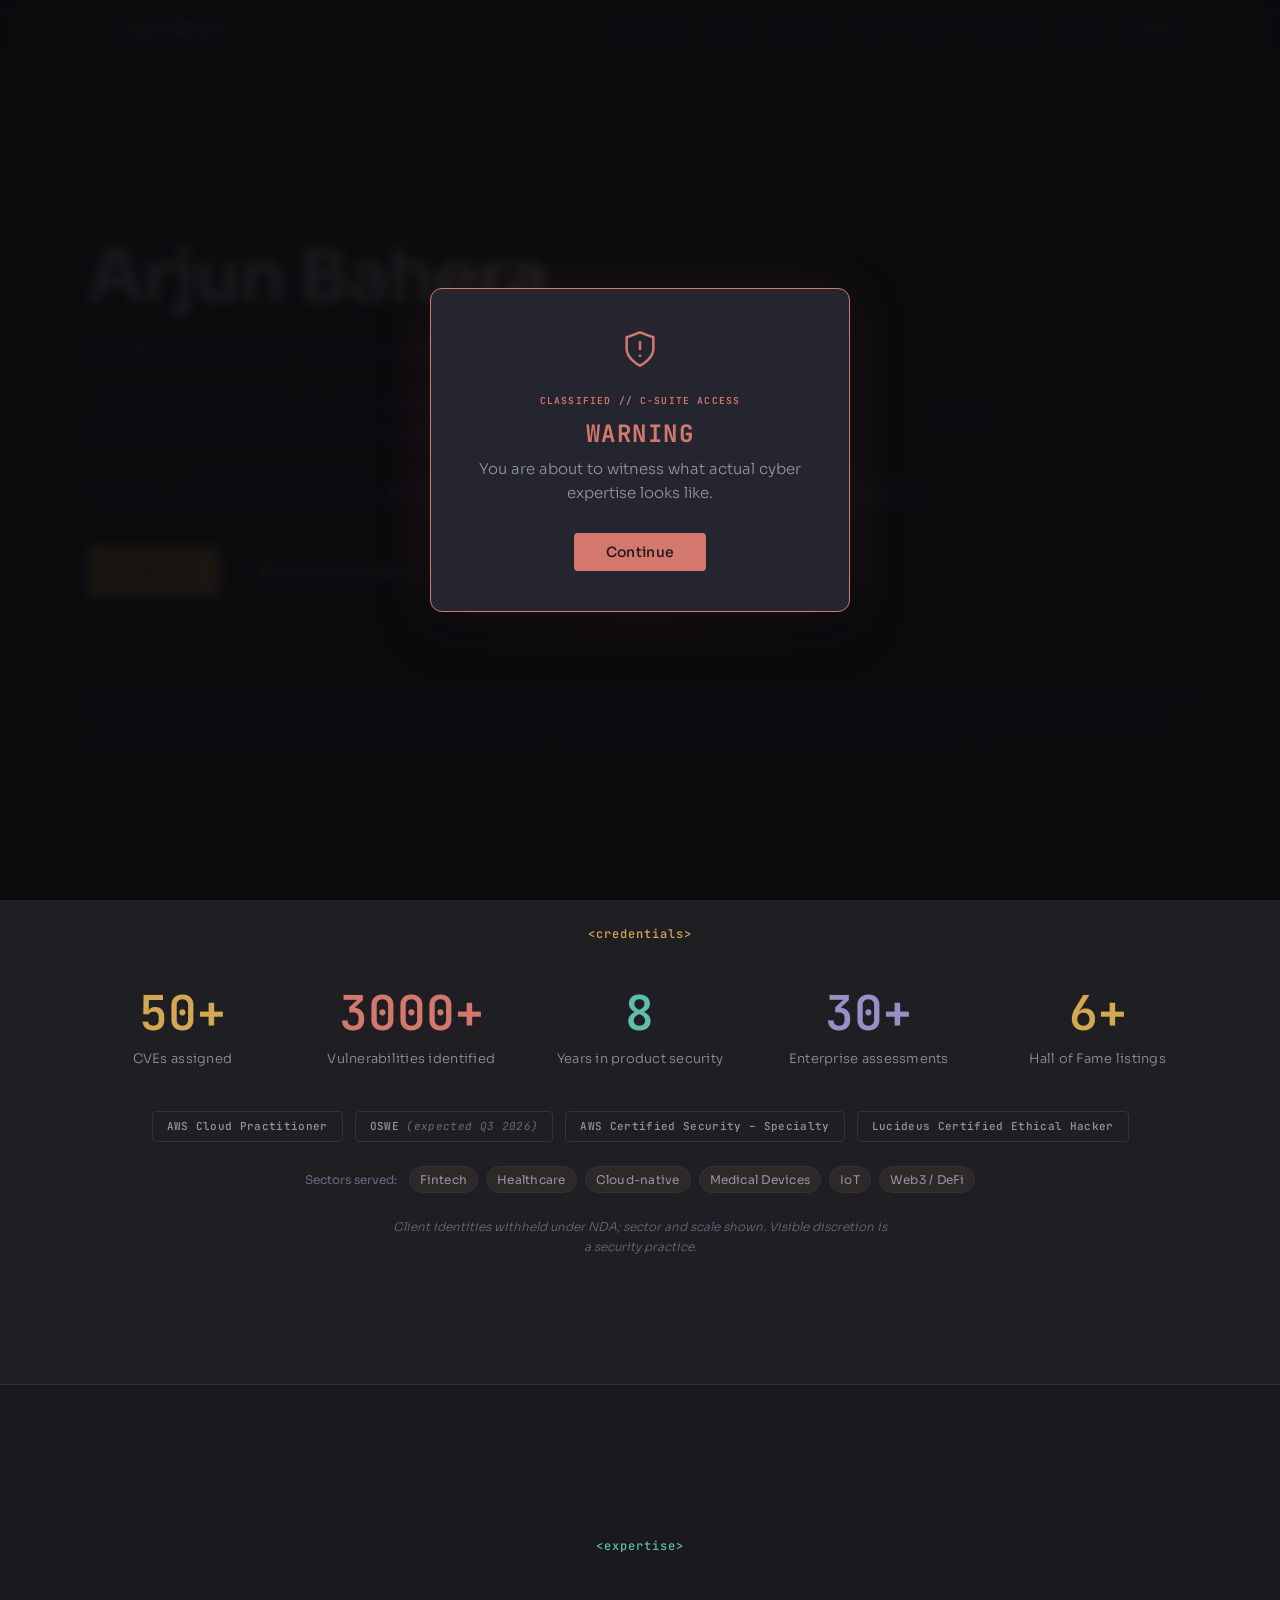
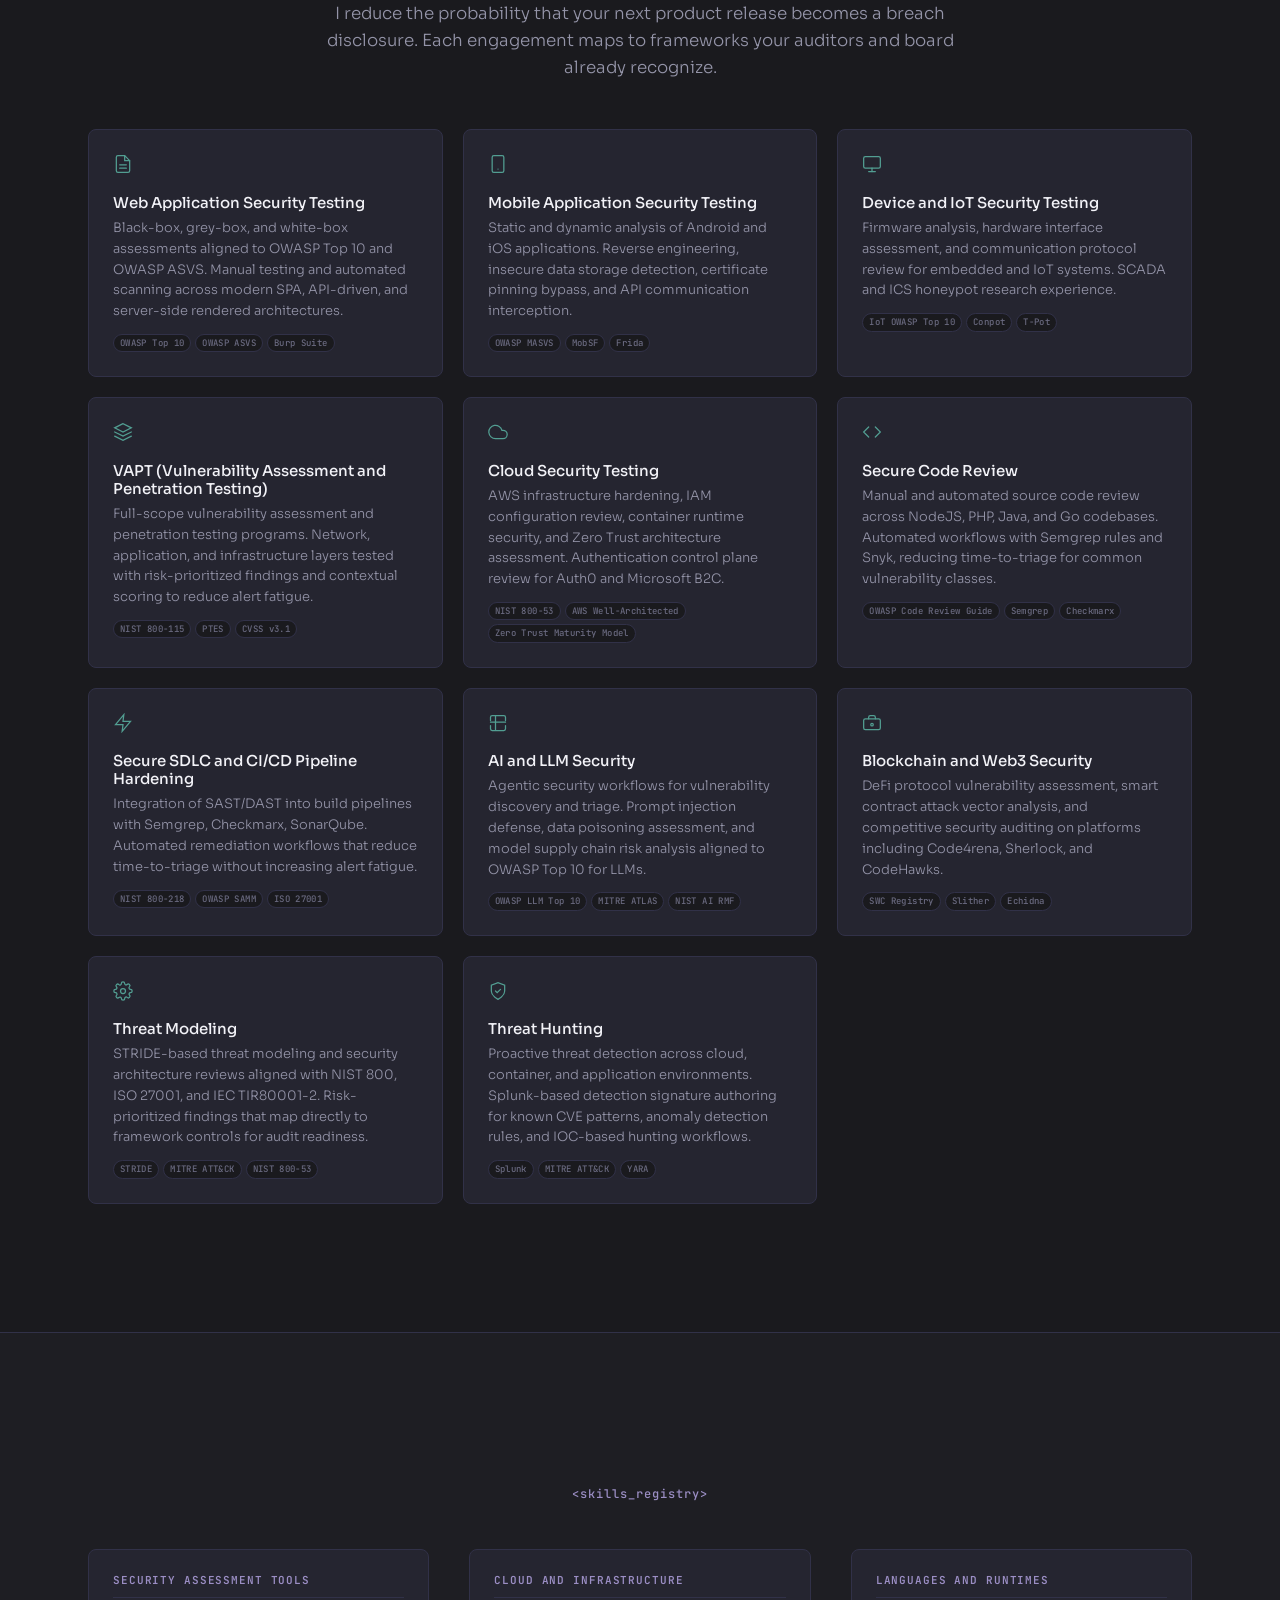
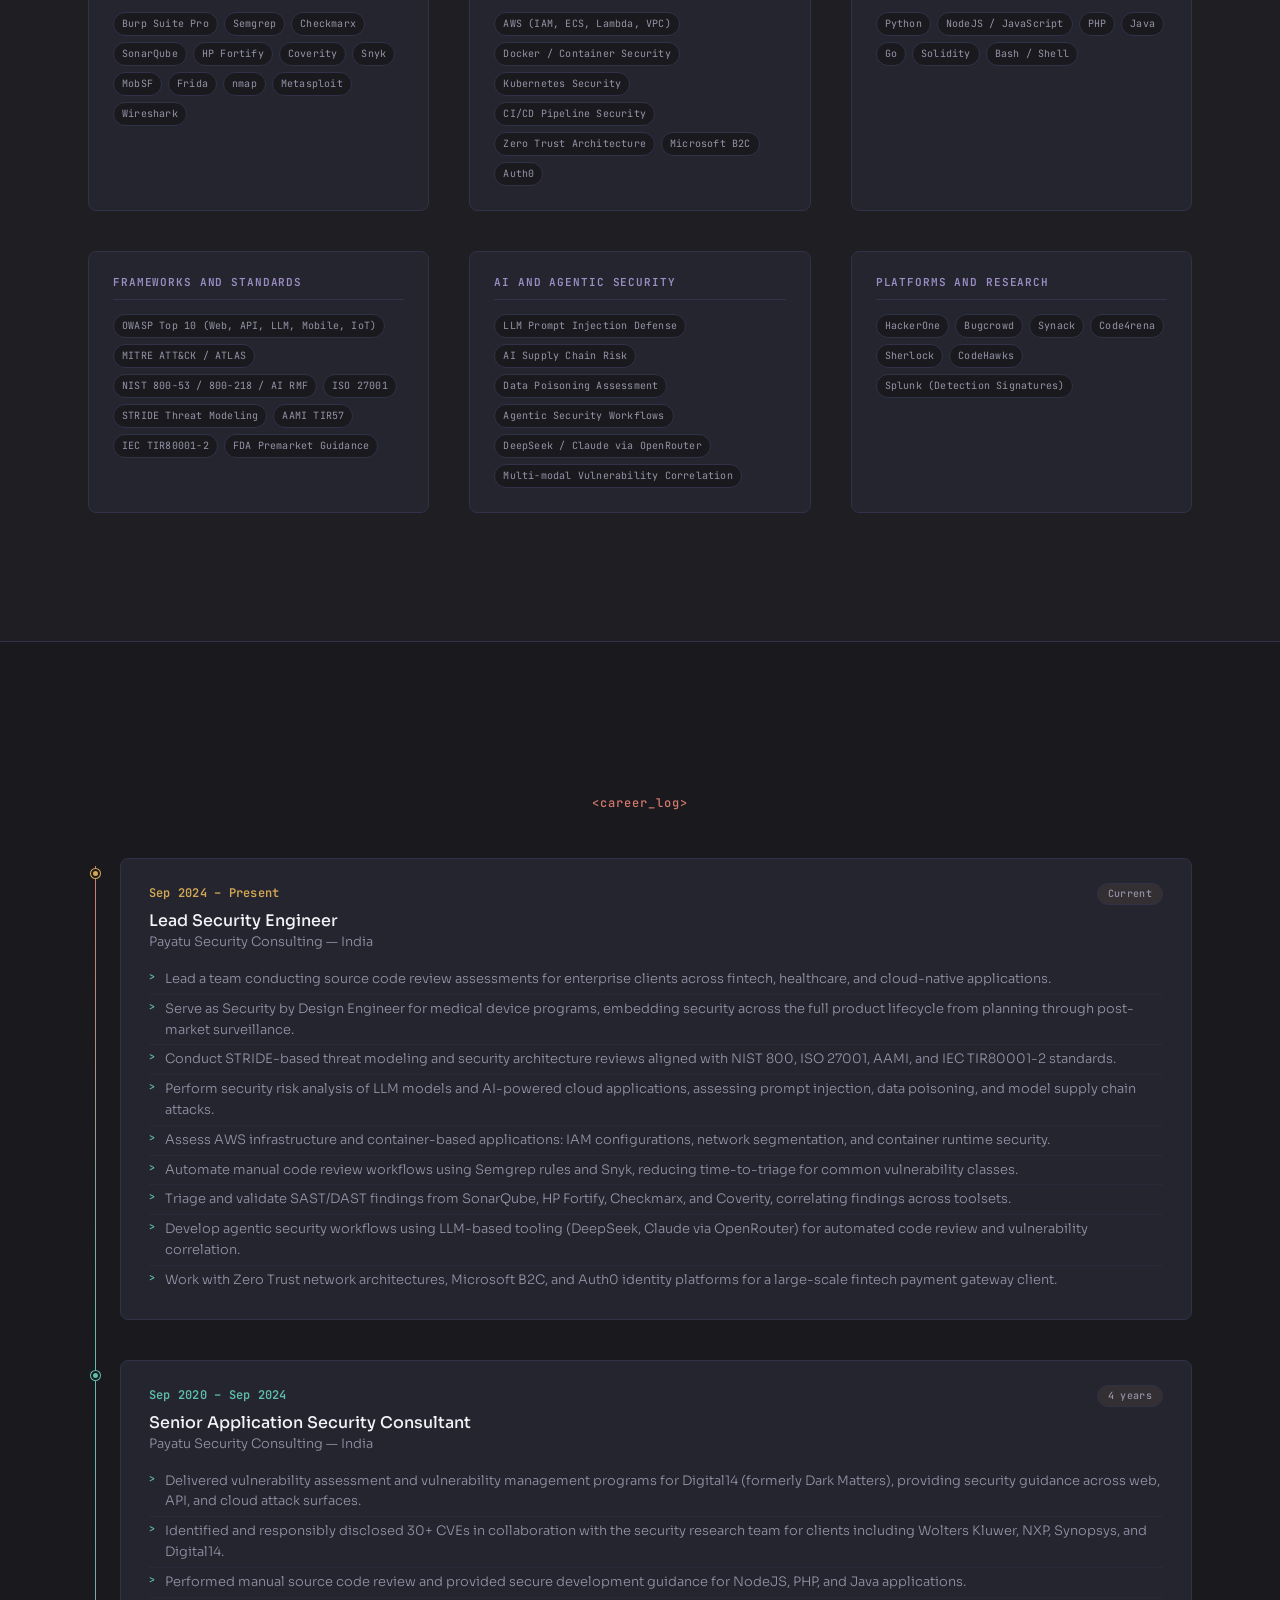
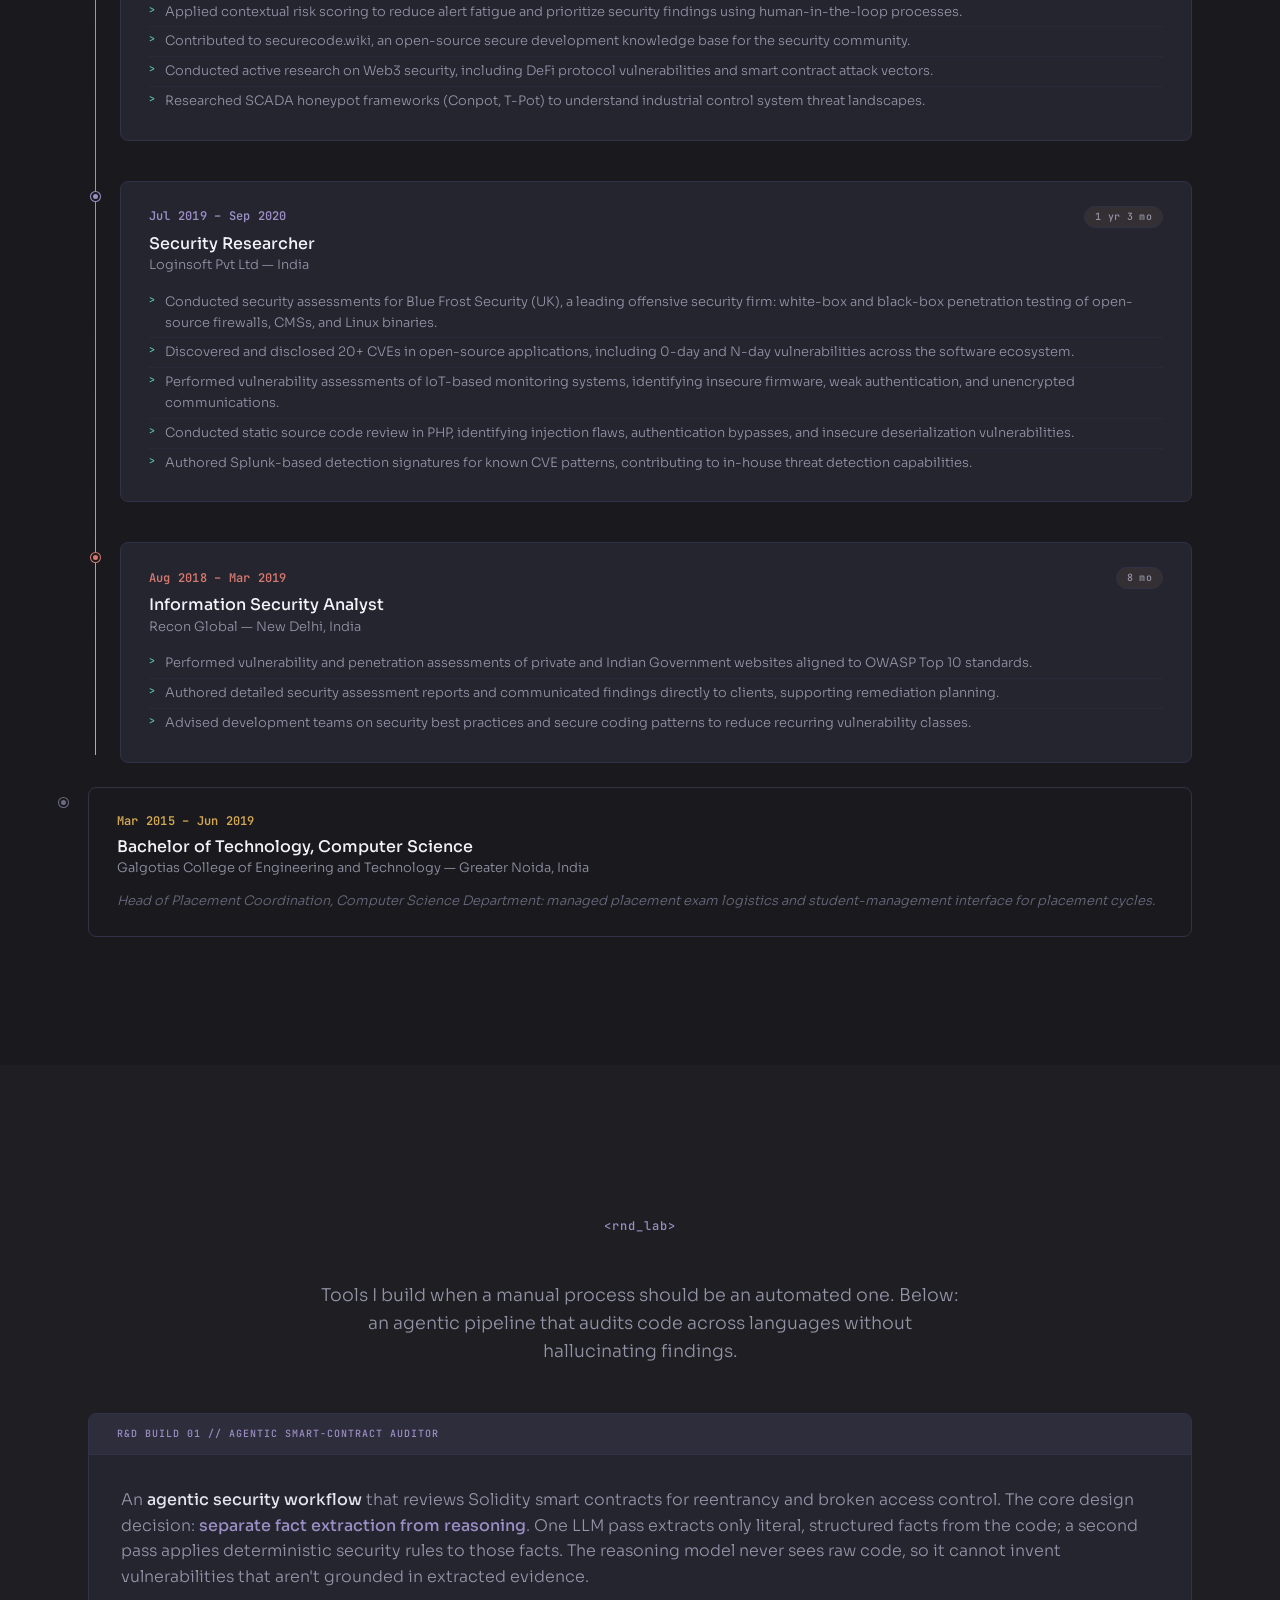
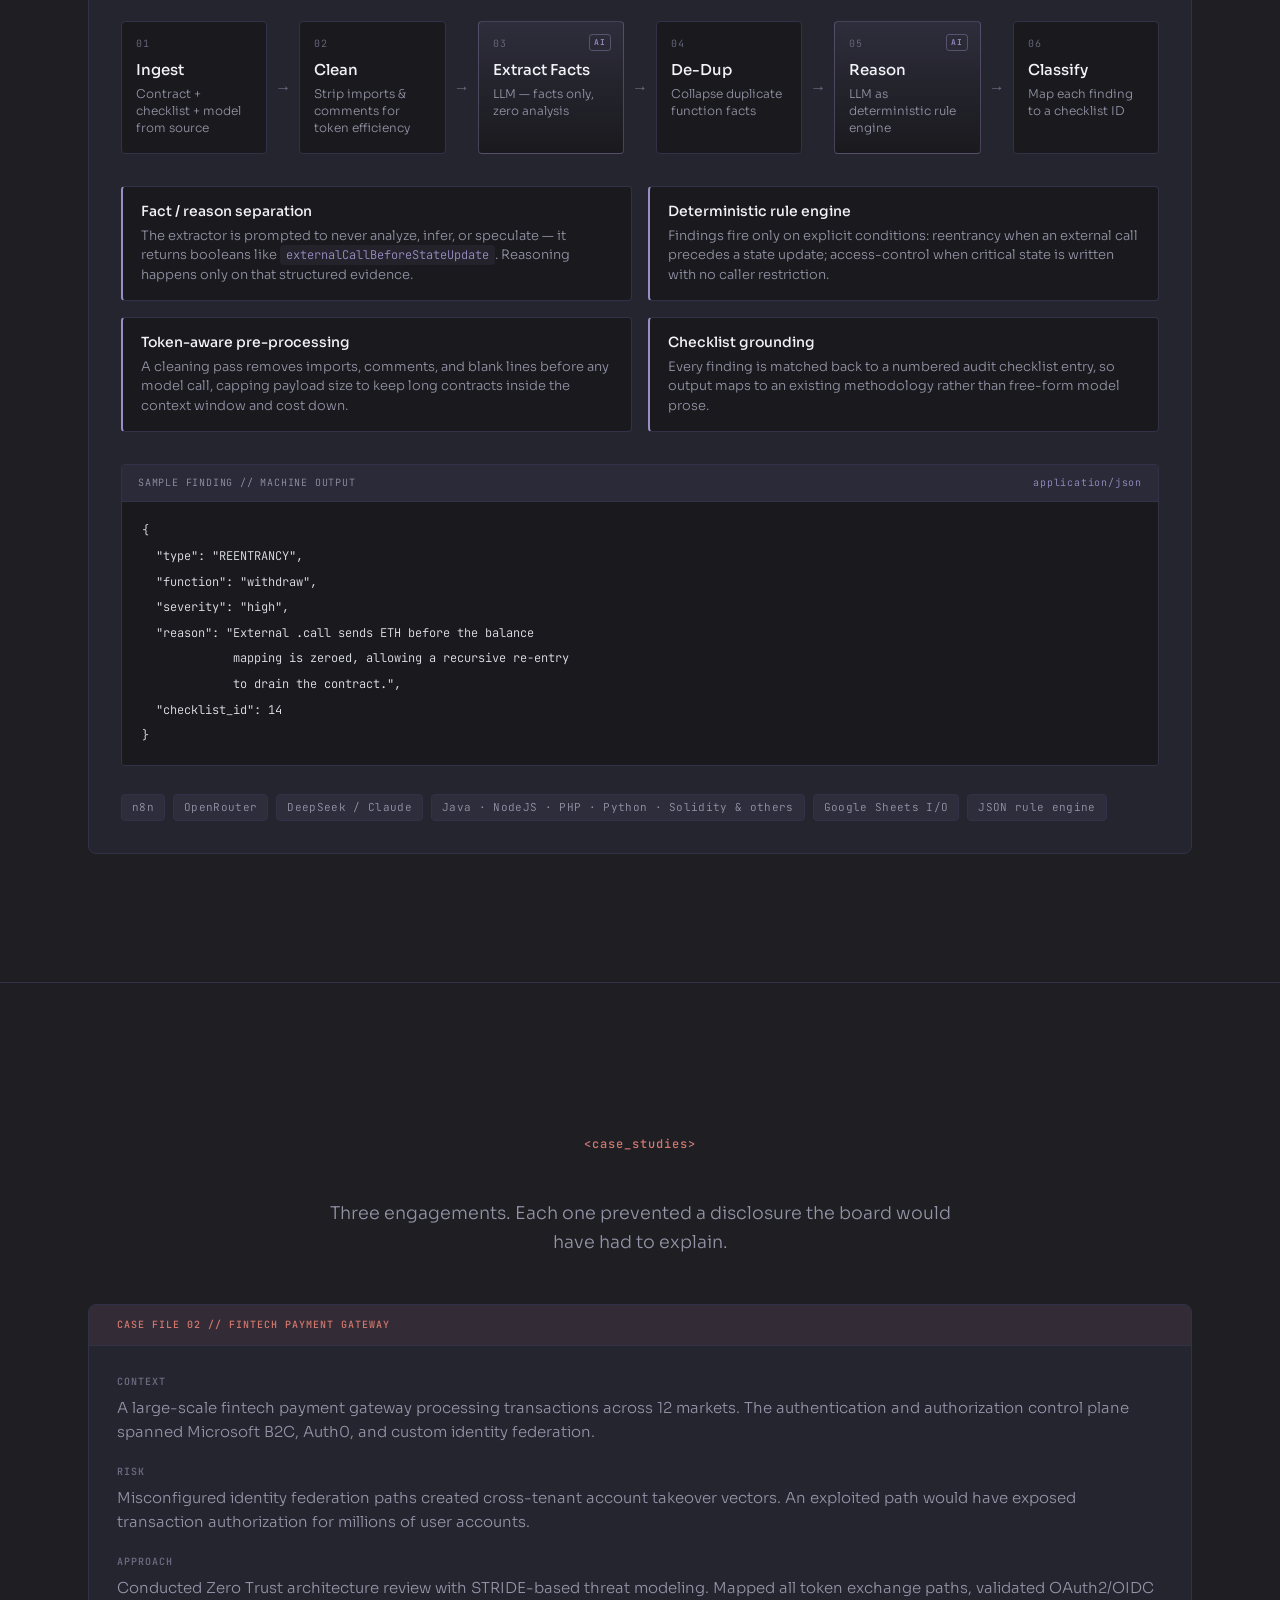
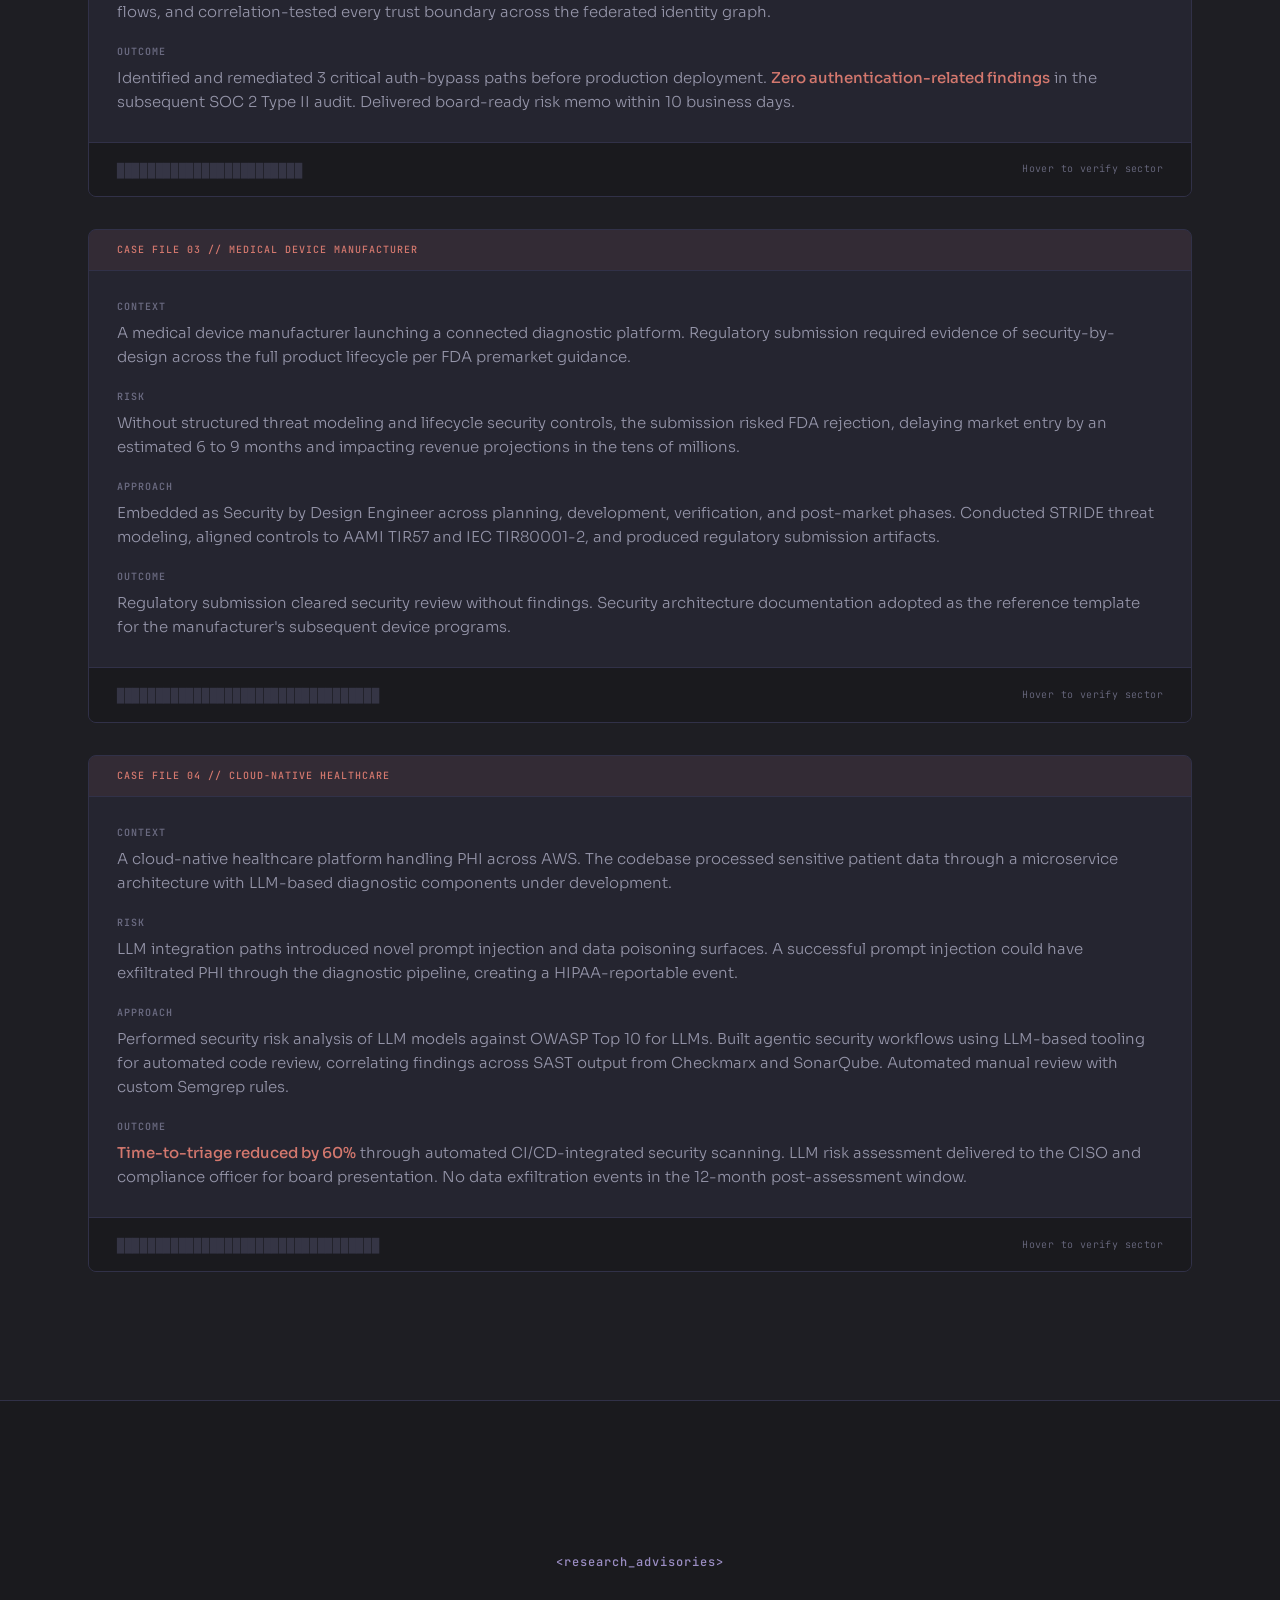
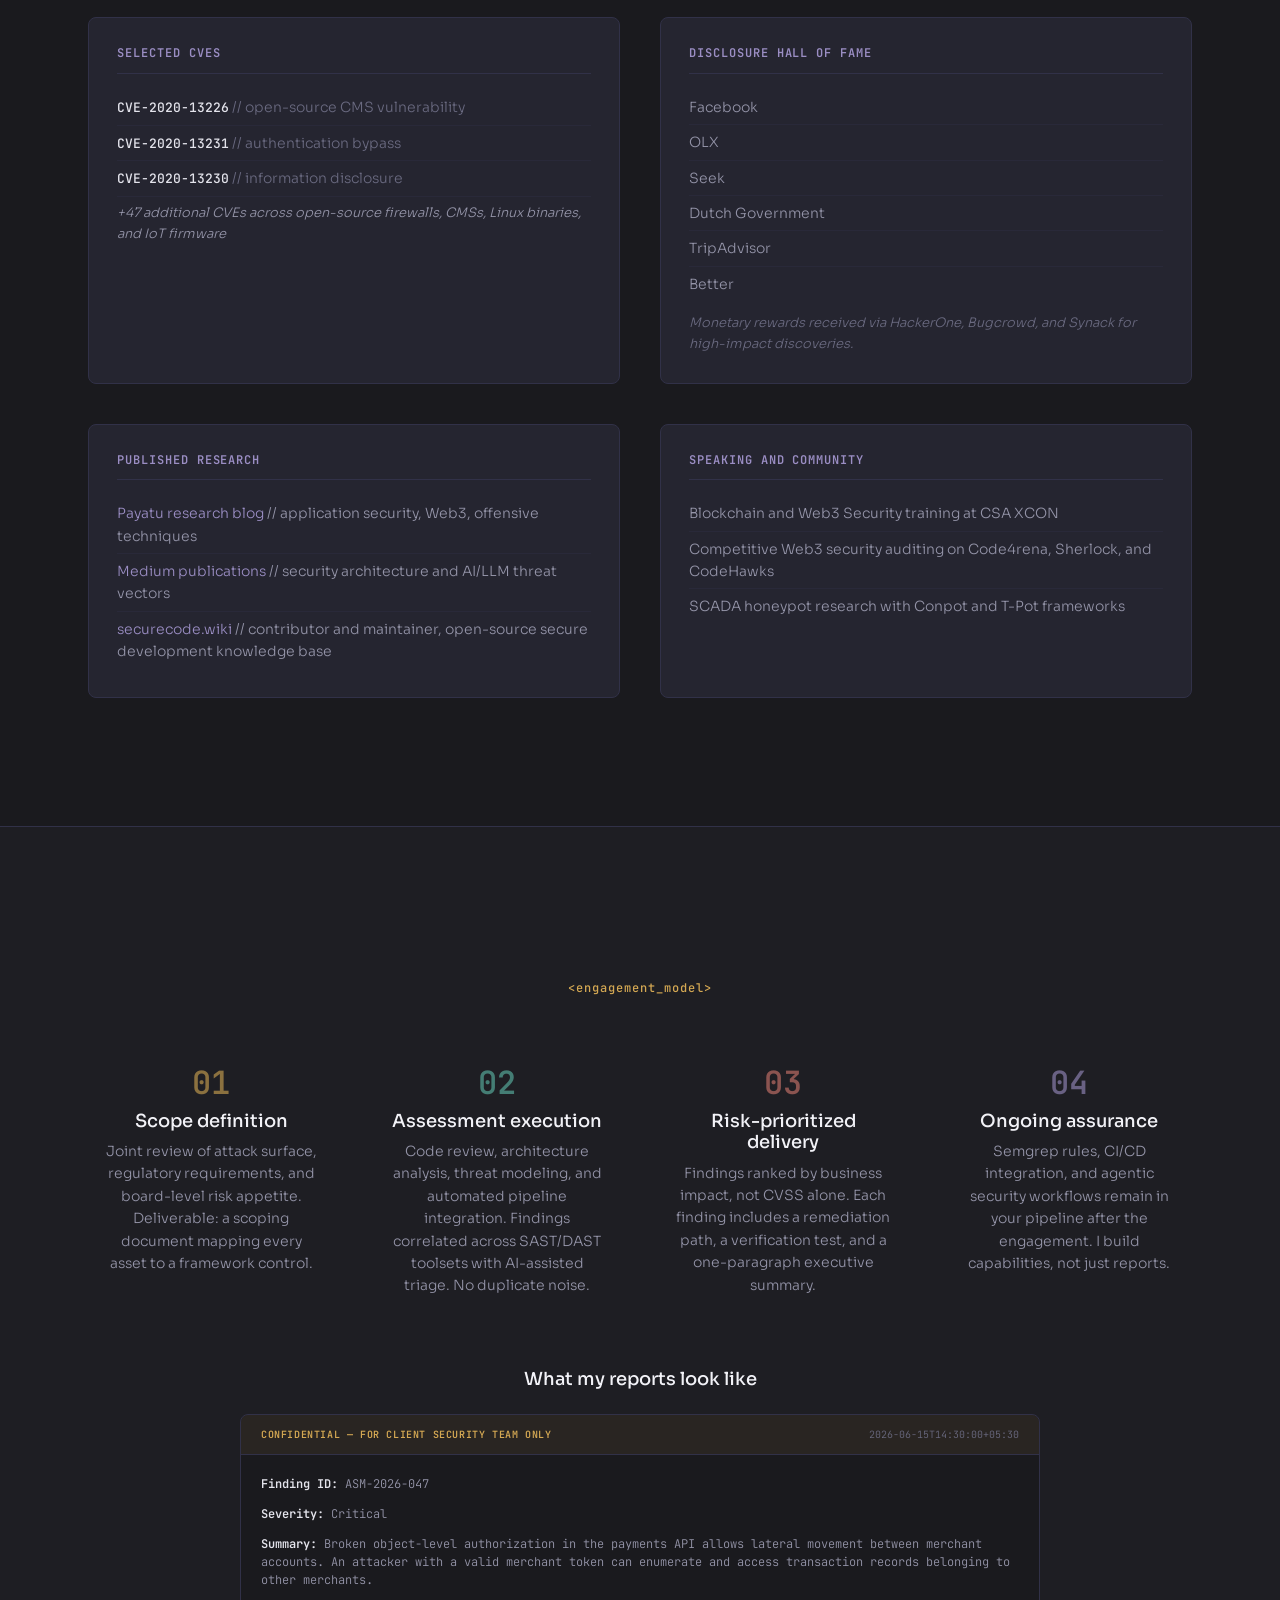
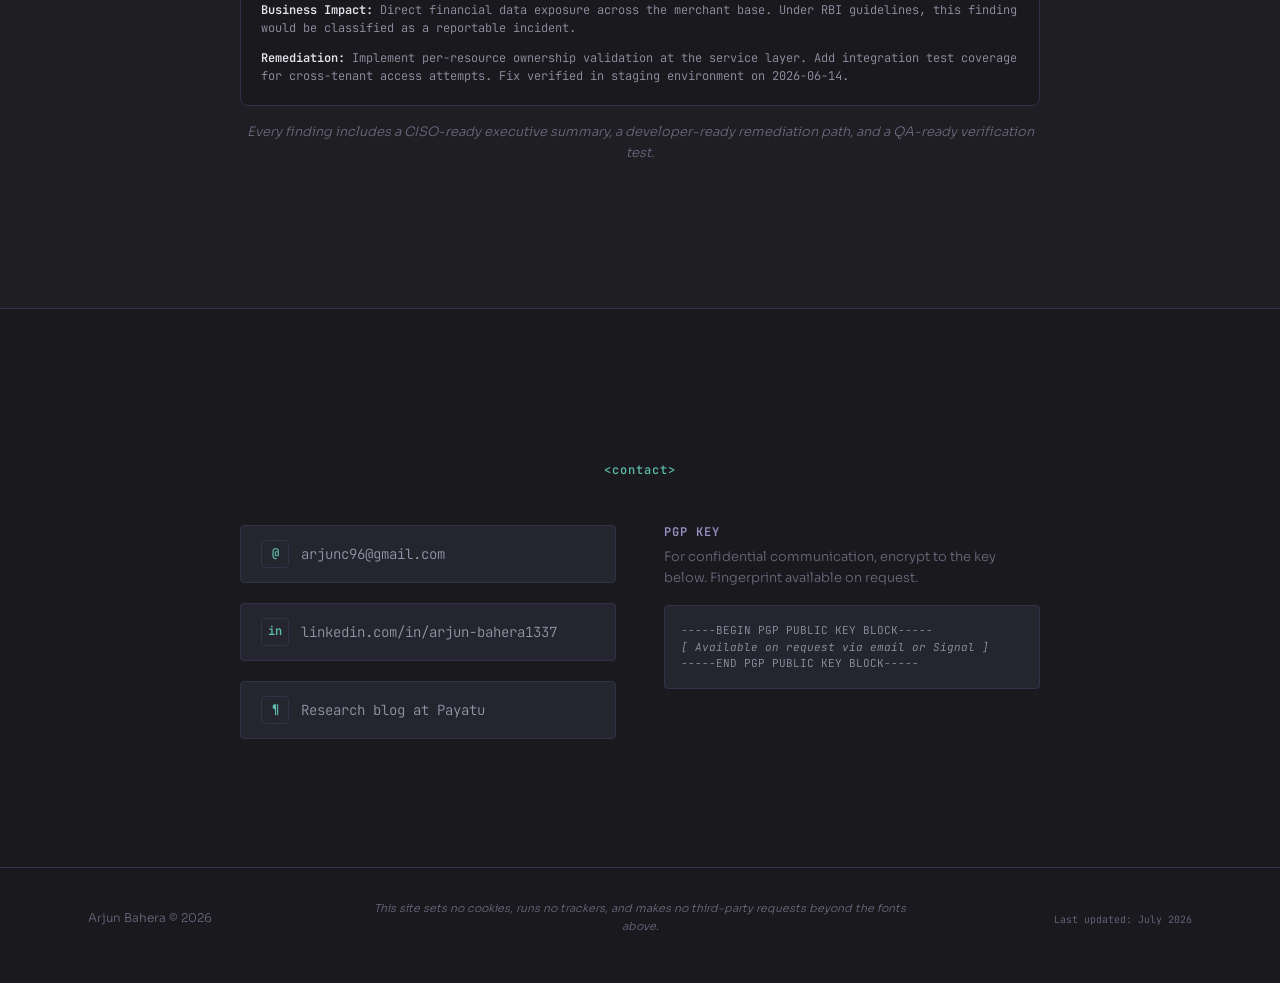
==== commit a4f223b9: "Add crawlable plain-prose SEO summary after hero section" ====
--- a/index.html
+++ b/index.html
@@ -28,63 +28,13 @@
     "@context": "https://schema.org",
     "@type": "Person",
     "name": "Arjun Bahera",
-    "givenName": "Arjun",
-    "familyName": "Bahera",
     "jobTitle": "Lead Security Engineer",
-    "description": "Senior Product Security Engineer with 8 years of experience building AI-powered security systems, embedding LLM-driven controls into SDLC pipelines, and designing agentic security workflows for vulnerability discovery, triage, and automated remediation.",
-    "url": "https://arjunbahera.github.io/",
+    "worksFor": { "@type": "Organization", "name": "Payatu Security Consulting" },
+    "url": "https://arjunbahera.github.io",
     "sameAs": [
-      "https://linkedin.com/in/arjun-bahera1337",
-      "https://payatu.com/author/arjun-bahera",
-      "https://medium.com/@arjunbahera"
-    ],
-    "email": "mailto:arjunc96@gmail.com",
-    "affiliation": {
-      "@type": "Organization",
-      "name": "Payatu Security Consulting"
-    },
-    "alumniOf": {
-      "@type": "CollegeOrUniversity",
-      "name": "Galgotias College of Engineering and Technology"
-    },
-    "knowsAbout": [
-      "Application Security",
-      "AI Security",
-      "LLM Security",
-      "Prompt Injection",
-      "Data Poisoning",
-      "AI Supply Chain Risk",
-      "Secure SDLC",
-      "Threat Modeling",
-      "Penetration Testing",
-      "Source Code Review",
-      "Cloud Security",
-      "Zero Trust Architecture",
-      "Web3 Security",
-      "Vulnerability Assessment",
-      "CVE Research"
-    ],
-    "hasCredential": [
-      {
-        "@type": "EducationalOccupationalCredential",
-        "name": "AWS Cloud Practitioner",
-        "recognizedBy": { "@type": "Organization", "name": "Amazon Web Services" }
-      },
-      {
-        "@type": "EducationalOccupationalCredential",
-        "name": "AWS Certified Security – Specialty",
-        "recognizedBy": { "@type": "Organization", "name": "Amazon Web Services" }
-      },
-      {
-        "@type": "EducationalOccupationalCredential",
-        "name": "OSWE (Offensive Security)",
-        "recognizedBy": { "@type": "Organization", "name": "Offensive Security" }
-      },
-      {
-        "@type": "EducationalOccupationalCredential",
-        "name": "Lucideus Certified Ethical Hacker",
-        "recognizedBy": { "@type": "Organization", "name": "Lucideus Tech" }
-      }
+      "https://www.linkedin.com/in/arjun-bahera1337/",
+      "https://medium.com/@arjunbahera",
+      "https://payatu.com/author/arjun-bahera/"
     ]
   }
   </script>
@@ -189,6 +139,9 @@
       </div>
     </section>
 
+    <!-- Crawlable plain-prose summary for search engines -->
+    <p class="seo-summary" aria-label="About Arjun Bahera">Arjun Bahera is a Lead Security Engineer at Payatu Security Consulting based in India, specializing in AI and LLM security, threat modeling (STRIDE), and product security for fintech, healthcare, and cloud-native systems. With over 50 CVEs and 3,000+ vulnerabilities identified across 30+ enterprise assessments, his work spans secure code review, Web3 and smart-contract auditing, cloud security (AWS), and agentic AI workflows for automated vulnerability discovery and triage.</p>
+
 
     <!-- ==============================
     SECTION 2: CREDIBILITY BAR
--- a/styles.css
+++ b/styles.css
@@ -1265,6 +1265,20 @@
   font-size: 0.625rem;
 }
 
+/* --- Crawlable SEO summary (plain prose, layout-neutral) --- */
+.seo-summary {
+  max-width: var(--max-width);
+  margin: 0 auto;
+  padding: 0.125rem clamp(1.5rem, 5vw, 3rem) 1rem;
+  font-family: var(--font-display);
+  font-size: 0.8125rem;
+  line-height: var(--lh-body);
+  color: var(--color-text-muted);
+  text-align: left;
+  position: relative;
+  top: -0.5rem;
+}
+
 
 /* ==============================
    SCROLL REVEAL ANIMATIONS
